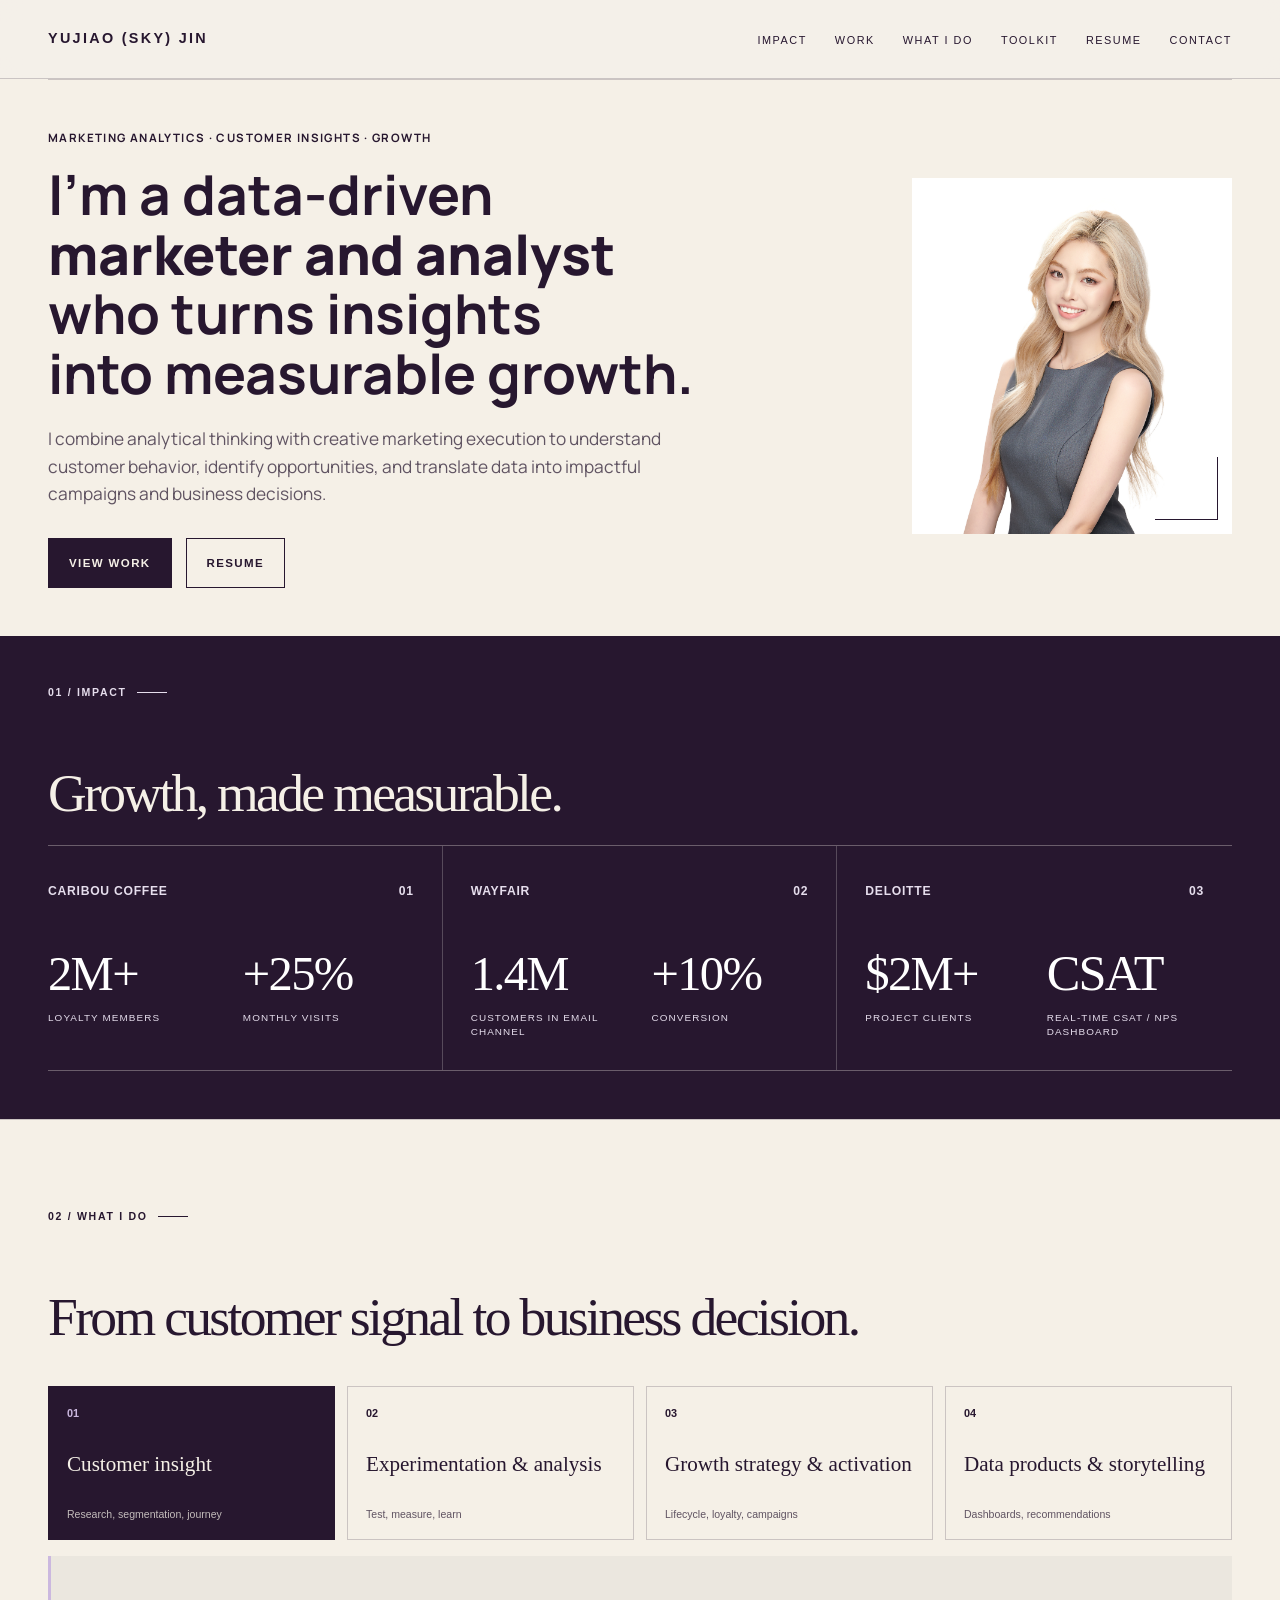
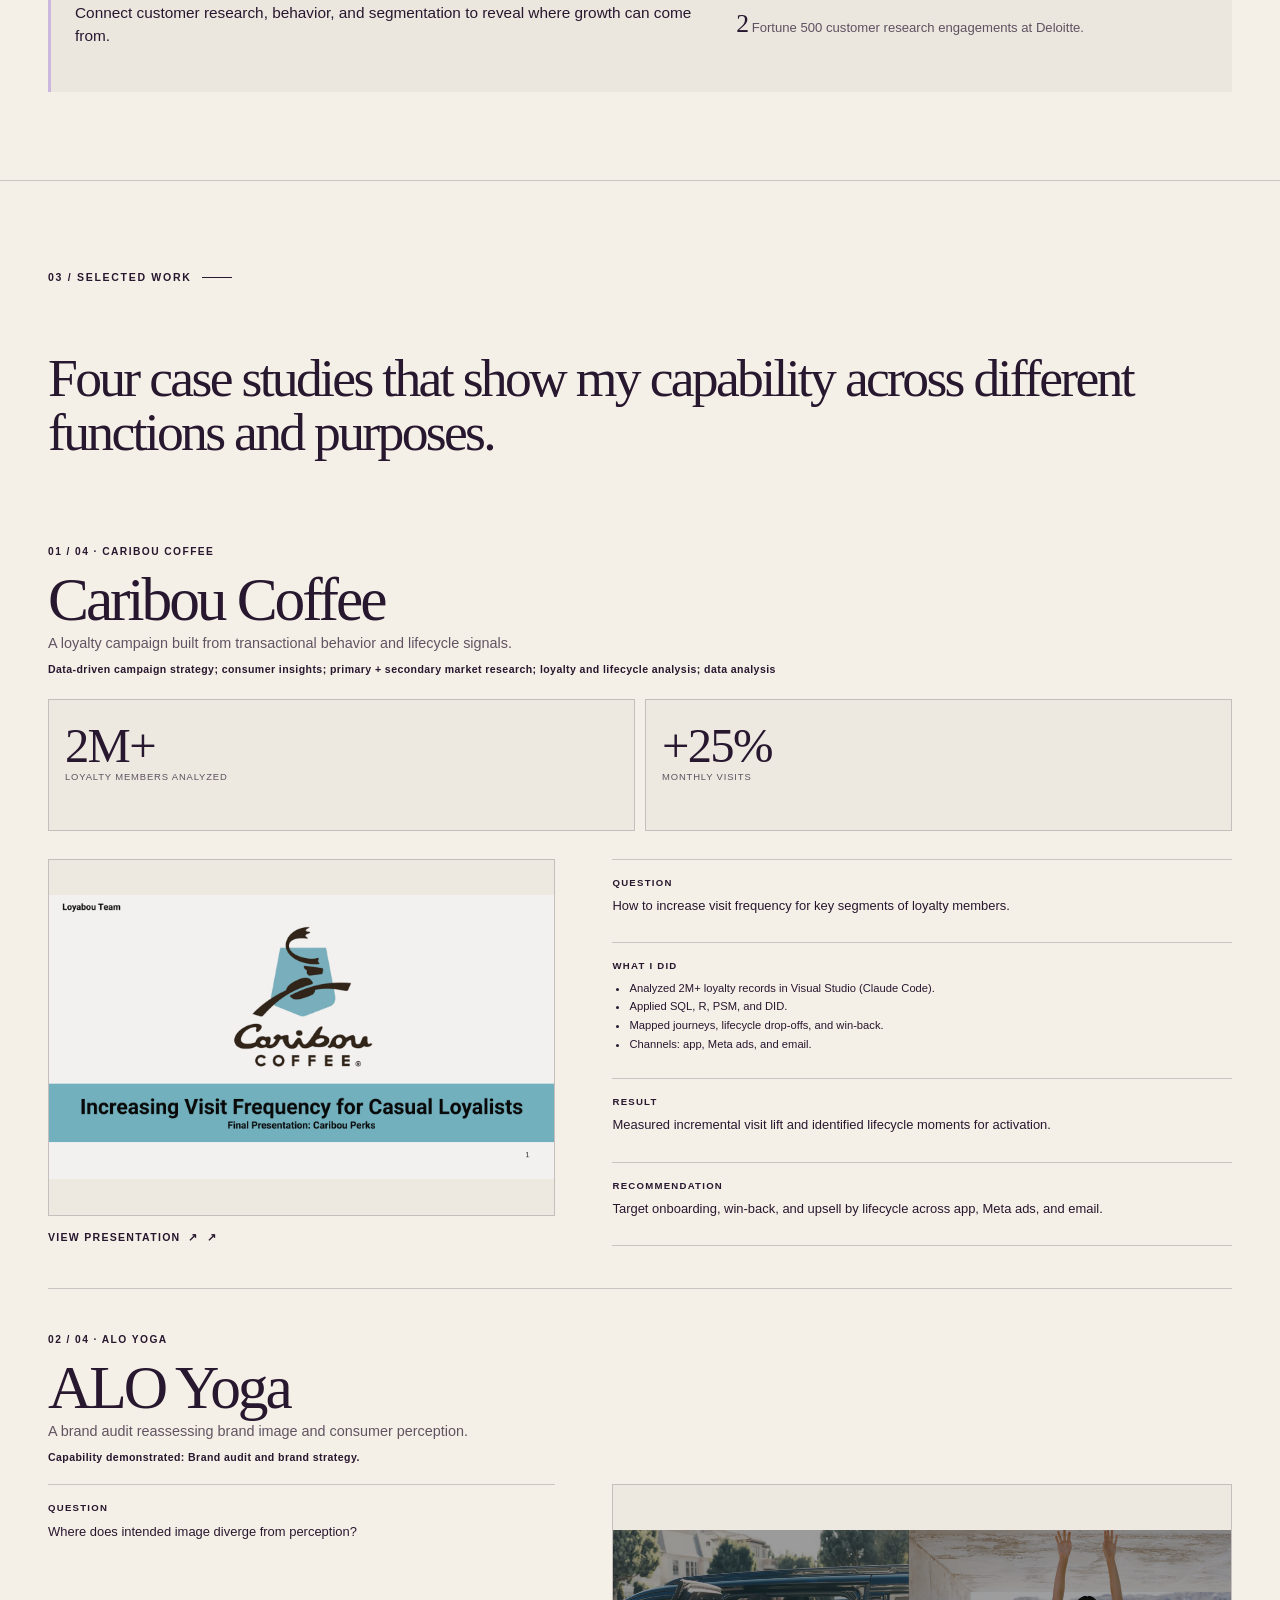
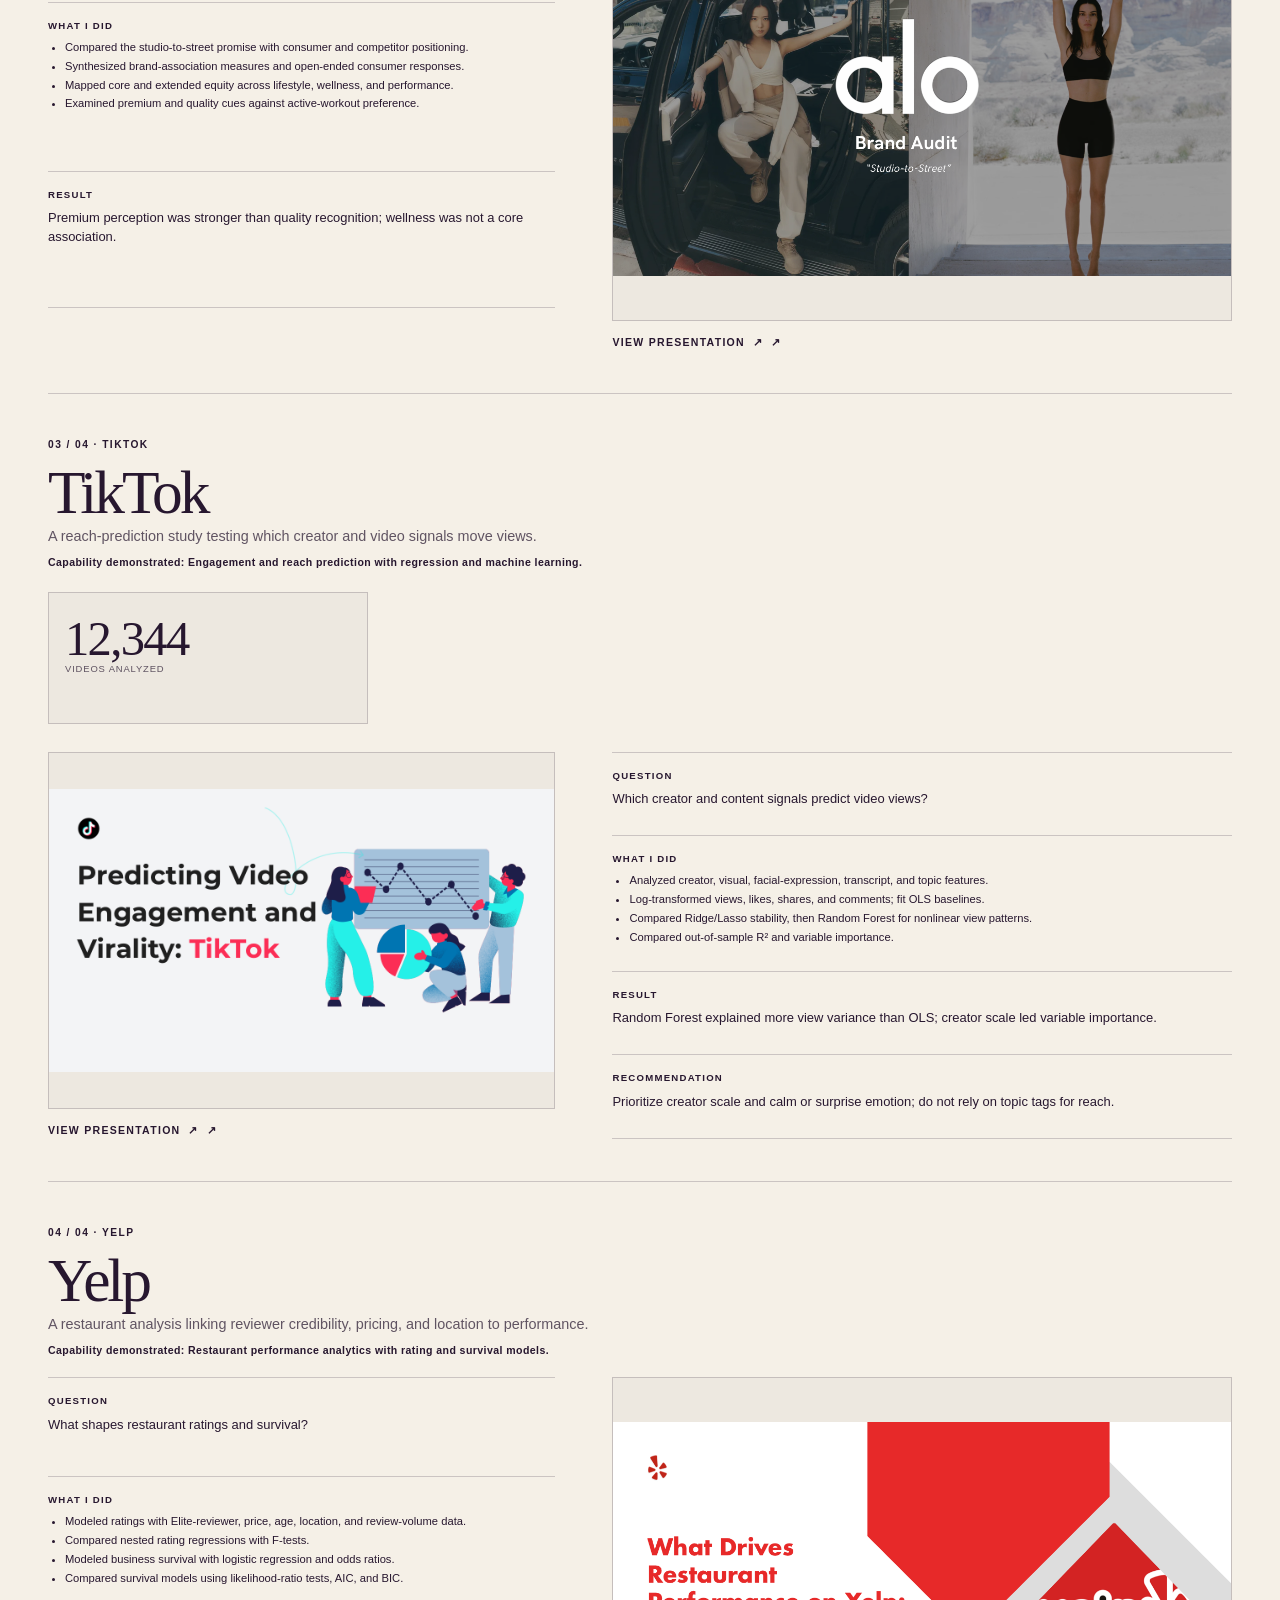
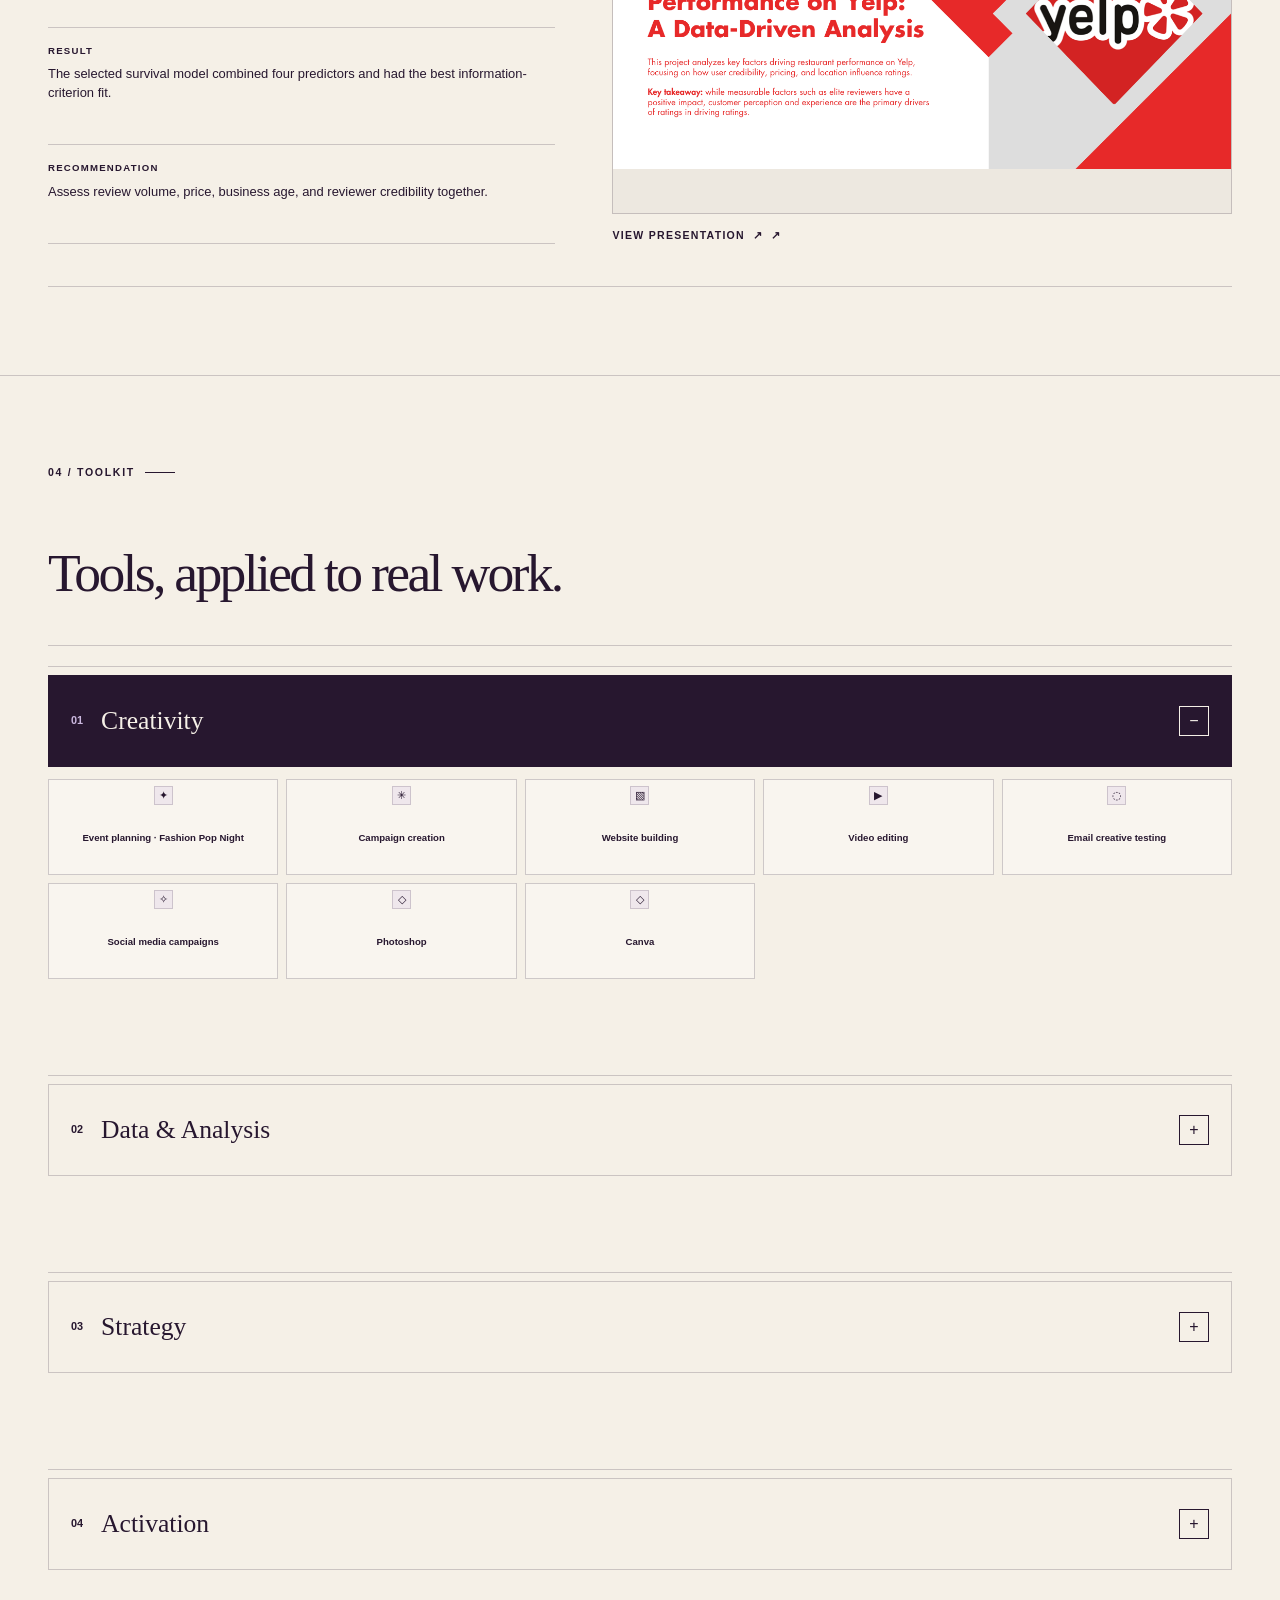
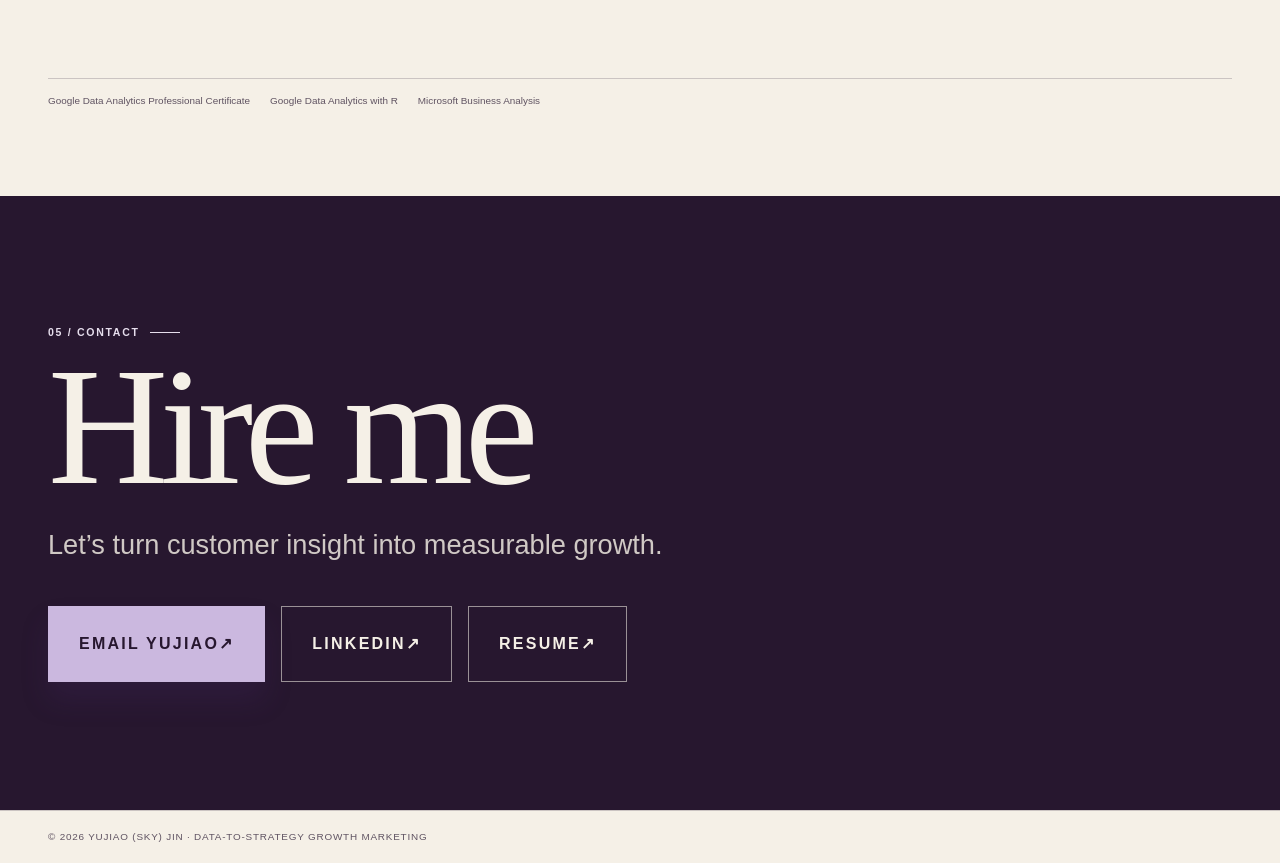
==== index.html @ 4e8d0cfb "Refresh Hero identity and typography" ====
<!DOCTYPE html>
<html lang="en">
  <head>
    <meta charset="UTF-8" />
    <meta name="viewport" content="width=device-width, initial-scale=1.0" />
    <meta
      name="description"
      content="Yujiao (Sky) Jin turns data into products, campaigns, and measurable growth by connecting customer insight, data evidence, and creative strategy."
    />
    <title>Yujiao (Sky) Jin | Business Strategy · Customer Analytics · Growth Marketing</title>
    <link rel="preconnect" href="https://fonts.googleapis.com" />
    <link rel="preconnect" href="https://fonts.gstatic.com" crossorigin />
    <link href="https://fonts.googleapis.com/css2?family=Manrope:wght@400;500;600;700;800&display=swap" rel="stylesheet" />
    <link rel="stylesheet" href="editor.css?v=293d583-r3" />
    <style>
      :root {
        --paper: #f9f5f1;
        --ivory: #f3efe9;
        --panel: #fffdfb;
        --ink: #171517;
        --muted: #5b5861;
        --line: rgba(23, 21, 23, 0.12);
        --purple: #4d2d75;
        --purple-soft: #efeaf6;
        --lavender: #d9cbe9;
        --sage: #dfe8e4;
        --shadow: 0 18px 42px rgba(25, 20, 30, 0.06);
        --max: 1200px;
      }

      * { box-sizing: border-box; }
      html { scroll-behavior: smooth; }
      body {
        margin: 0;
        background: var(--paper);
        color: var(--ink);
        font-family: "Helvetica Neue", Helvetica, Arial, sans-serif;
        line-height: 1.6;
      }
      a { color: inherit; text-decoration: none; }
      img { display: block; max-width: 100%; }
      h1, h2, h3 {
        margin: 0;
        font-family: Georgia, "Times New Roman", serif;
        font-weight: 400;
        letter-spacing: -0.05em;
      }
      p { margin: 0; }

      .container { width: min(100% - 40px, var(--max)); margin: 0 auto; }

      .site-header {
        position: sticky;
        top: 0;
        z-index: 20;
        background: rgba(249, 245, 241, 0.9);
        backdrop-filter: blur(12px);
        border-bottom: 1px solid var(--line);
      }

      .nav {
        display: flex;
        justify-content: space-between;
        align-items: center;
        min-height: 74px;
        gap: 24px;
      }

      .wordmark {
        color: var(--purple);
        font-size: 1.05rem;
        font-weight: 700;
        letter-spacing: 0.14em;
        text-transform: uppercase;
        transition: opacity 180ms ease;
      }

      .wordmark:hover, .wordmark:focus-visible { opacity: 0.8; }

      .nav-links {
        display: flex;
        flex-wrap: wrap;
        justify-content: flex-end;
        align-items: center;
        gap: 24px;
        list-style: none;
        margin: 0;
        padding: 0;
      }

      .nav-links a {
        color: var(--muted);
        font-size: 0.76rem;
        letter-spacing: 0.12em;
        text-transform: uppercase;
        transition: color 180ms ease;
      }

      .nav-links a:hover, .nav-links a:focus-visible { color: var(--purple); }

      section {
        padding: 96px 0;
        border-top: 1px solid var(--line);
      }

      .hero {
        display: grid;
        grid-template-columns: 1.2fr 0.8fr;
        gap: 54px;
        align-items: center;
        min-height: 620px;
        background: var(--paper);
      }

      .eyebrow, .section-label, .case-kicker {
        display: inline-block;
        margin: 0 0 18px;
        color: var(--purple);
        font-size: 0.72rem;
        font-weight: 700;
        letter-spacing: 0.14em;
        text-transform: uppercase;
      }

      #hero-title {
        max-width: 680px;
        font-size: clamp(4rem, 8vw, 7.2rem);
        line-height: 0.9;
      }

      .hero-title-accent { color: var(--purple); }

      .hero-description {
        max-width: 620px;
        margin-top: 26px;
        color: var(--muted);
        font-size: clamp(1.08rem, 1.8vw, 1.5rem);
        line-height: 1.5;
      }

      .hero-description strong {
        color: var(--ink);
        font-weight: 600;
      }

      .hero-actions {
        display: flex;
        flex-wrap: wrap;
        gap: 14px;
        margin-top: 28px;
      }

      .primary-link,
      .secondary-link {
        display: inline-flex;
        align-items: center;
        justify-content: center;
        min-height: 46px;
        padding: 0 18px;
        border: 1px solid var(--line);
        font-size: 0.72rem;
        font-weight: 700;
        letter-spacing: 0.12em;
        text-transform: uppercase;
        transition: transform 180ms ease, background 180ms ease, border-color 180ms ease;
      }

      .primary-link {
        background: var(--purple);
        border-color: var(--purple);
        color: #fff;
      }

      .secondary-link {
        background: rgba(255,255,255,0.24);
        color: var(--ink);
      }

      .primary-link:hover,
      .secondary-link:hover,
      .primary-link:focus-visible,
      .secondary-link:focus-visible {
        transform: translateY(-1px);
      }

      .hero-meta {
        display: flex;
        flex-wrap: wrap;
        gap: 16px 20px;
        margin-top: 26px;
        color: var(--muted);
        font-size: 0.82rem;
        letter-spacing: 0.04em;
      }

      .hero-meta span {
        display: inline-block;
        padding-top: 10px;
        border-top: 1px solid var(--line);
      }

      .hero-aside {
        display: flex;
        flex-direction: column;
        align-items: flex-end;
      }

      .headshot-frame {
        position: relative;
        width: min(100%, 360px);
        overflow: hidden;
        background: var(--purple-soft);
        box-shadow: var(--shadow);
      }

      .headshot-frame::after {
        content: "";
        position: absolute;
        right: 18px;
        bottom: 18px;
        width: 62px;
        height: 62px;
        border-right: 1px solid rgba(77, 45, 117, 0.8);
        border-bottom: 1px solid rgba(77, 45, 117, 0.8);
      }

      .headshot {
        width: 100%;
        height: 100%;
        object-fit: cover;
        object-position: center top;
        aspect-ratio: 0.9;
      }

      .location {
        width: min(100%, 360px);
        margin-top: 18px;
        color: var(--muted);
        font-size: 0.74rem;
        letter-spacing: 0.12em;
        text-transform: uppercase;
        line-height: 1.8;
      }

      .section-heading {
        display: grid;
        grid-template-columns: 180px minmax(0, 1fr);
        gap: 44px;
        align-items: start;
        margin-bottom: 42px;
      }

      .section-heading h2 {
        max-width: 760px;
        font-size: clamp(2.4rem, 4.4vw, 4.2rem);
        line-height: 0.98;
      }

      .impact {
        background: linear-gradient(180deg, rgba(255,255,255,0.36), rgba(239,234,246,0.28));
        border-top: 1px solid var(--line);
      }

      .impact-wrap {
        display: grid;
        grid-template-columns: repeat(4, minmax(0, 1fr));
        gap: 18px;
      }

      .impact-item {
        padding: 24px 18px 18px;
        border: 1px solid var(--line);
        background: rgba(255,255,255,0.2);
        text-align: center;
        transition: transform 180ms ease, box-shadow 180ms ease, background 180ms ease;
      }

      .impact-item:hover {
        transform: translateY(-2px);
        box-shadow: 0 12px 24px rgba(25,20,30,0.04);
        background: rgba(255,255,255,0.38);
      }

      .impact-item strong {
        display: block;
        font-family: Georgia, "Times New Roman", serif;
        font-size: clamp(2.6rem, 5vw, 4rem);
        line-height: 1;
        letter-spacing: -0.06em;
      }

      .impact-item span {
        display: block;
        margin-top: 12px;
        color: var(--muted);
        font-size: 0.76rem;
        letter-spacing: 0.06em;
        text-transform: uppercase;
      }

      .expertise {
        background: #fffefa;
      }

      .expertise-grid {
        display: grid;
        grid-template-columns: repeat(4, minmax(0, 1fr));
        gap: 18px;
      }

      .expertise-card {
        position: relative;
        min-height: 340px;
        padding: 22px 20px 18px;
        border: 1px solid var(--line);
        background: rgba(255,255,255,0.2);
        overflow: hidden;
        transition: transform 180ms ease, box-shadow 180ms ease;
      }

      .expertise-card:hover {
        transform: translateY(-3px);
        box-shadow: 0 16px 28px rgba(23,21,23,0.04);
      }

      .expertise-card:nth-child(1) { background: #f4f0f7; }
      .expertise-card:nth-child(2) { background: #efe8f7; }
      .expertise-card:nth-child(3) { background: #efe7de; }
      .expertise-card:nth-child(4) { background: #e7e4f1; }

      .expertise-number {
        color: var(--purple);
        font-size: 0.72rem;
        font-weight: 700;
        letter-spacing: 0.14em;
        text-transform: uppercase;
      }

      .expertise-card h3 {
        margin-top: 42px;
        font-size: clamp(1.8rem, 2.6vw, 2.5rem);
        line-height: 1;
      }

      .expertise-card p {
        margin-top: 14px;
        color: var(--muted);
        font-size: 0.95rem;
        line-height: 1.5;
      }

      .expertise-taglist {
        display: flex;
        flex-wrap: wrap;
        gap: 10px;
        margin-top: 28px;
      }

      .expertise-taglist span {
        display: inline-block;
        padding: 7px 9px;
        border: 1px solid rgba(23,21,23,0.14);
        background: rgba(255,255,255,0.32);
        color: var(--ink);
        font-size: 0.63rem;
        font-weight: 700;
        letter-spacing: 0.12em;
        text-transform: uppercase;
      }

      .work {
        background: #f4f0ee;
      }

      .work-intro {
        max-width: 740px;
        margin-top: 10px;
        color: var(--muted);
        font-size: 1.06rem;
        line-height: 1.6;
      }

      .project-grid {
        display: grid;
        gap: 32px;
        border-top: 1px solid var(--line);
      }

      .project-item {
        display: grid;
        grid-template-columns: minmax(0, 1fr) minmax(0, 1.05fr);
        gap: 28px;
        align-items: center;
        padding: 42px 0;
        border-bottom: 1px solid var(--line);
        transition: transform 180ms ease;
      }

      .project-item:hover {
        transform: translateY(-2px);
      }

      .project-item:nth-child(even) .project-visual { order: 2; }
      .project-item:nth-child(even) .project-copy { order: 1; }

      .project-visual {
        position: relative;
        overflow: hidden;
        min-height: 360px;
        border: 1px solid rgba(23,21,23,0.12);
        background: #e7e2dc;
        box-shadow: var(--shadow);
      }

      .project-visual img {
        width: 100%;
        height: 100%;
        object-fit: cover;
        object-position: center;
        transition: transform 220ms ease;
      }

      .project-visual:hover img { transform: scale(1.02); }

      .project-copy {
        display: flex;
        flex-direction: column;
        justify-content: center;
        min-width: 0;
      }

      .project-number {
        color: var(--purple);
        font-size: 0.7rem;
        font-weight: 700;
        letter-spacing: 0.14em;
        text-transform: uppercase;
      }

      .project-copy h3 {
        margin-top: 18px;
        font-size: clamp(2.2rem, 4vw, 3.8rem);
        line-height: 0.96;
      }

      .project-type {
        margin-top: 10px;
        color: var(--purple);
        font-size: 0.72rem;
        font-weight: 700;
        letter-spacing: 0.12em;
        text-transform: uppercase;
      }

      .project-question {
        margin-top: 20px;
        color: var(--ink);
        font-family: Georgia, "Times New Roman", serif;
        font-size: 1.26rem;
        line-height: 1.4;
      }

      .project-meta {
        display: grid;
        gap: 18px;
        margin-top: 22px;
      }

      .project-meta div {
        border-top: 1px solid var(--line);
        padding-top: 12px;
      }

      .project-meta strong {
        display: block;
        margin-bottom: 6px;
        color: var(--ink);
        font-size: 0.68rem;
        letter-spacing: 0.12em;
        text-transform: uppercase;
      }

      .project-meta p {
        color: var(--muted);
        font-size: 0.93rem;
        line-height: 1.5;
      }

      .tag-list {
        display: flex;
        flex-wrap: wrap;
        gap: 8px;
        margin-top: 18px;
      }

      .tag-list span {
        display: inline-block;
        padding: 7px 9px;
        background: rgba(77, 45, 117, 0.05);
        border: 1px solid rgba(77, 45, 117, 0.12);
        color: var(--purple);
        font-size: 0.62rem;
        font-weight: 700;
        letter-spacing: 0.12em;
        text-transform: uppercase;
      }

      .story-link {
        display: inline-block;
        margin-top: 24px;
        color: var(--purple);
        font-size: 0.8rem;
        font-weight: 700;
        letter-spacing: 0.12em;
        text-transform: uppercase;
      }

      .story-link::after {
        content: " →";
      }

      .work-intro-wrap {
        margin-bottom: 28px;
      }

      .capability-index {
        display: flex;
        flex-wrap: wrap;
        gap: 10px;
        margin-top: 22px;
      }

      .capability-index span {
        display: inline-block;
        padding: 7px 10px;
        border: 1px solid rgba(23, 21, 23, 0.18);
        background: rgba(255, 255, 255, 0.2);
        color: var(--ink);
        font-size: 0.62rem;
        font-weight: 700;
        letter-spacing: 0.14em;
        text-transform: uppercase;
      }

      .case-study-project {
        padding: 28px 0;
        border-top: 1px solid var(--line);
      }

      .case-study-project:first-of-type {
        border-top: 1px solid var(--line);
      }

      .project-shell {
        display: block;
      }

      .project-header {
        display: flex;
        align-items: flex-end;
        justify-content: space-between;
        gap: 16px;
        padding-bottom: 14px;
        margin-bottom: 20px;
        border-bottom: 1px solid var(--line);
      }

      .project-title-group {
        display: flex;
        flex-direction: column;
        gap: 8px;
      }

      .project-number {
        color: var(--purple);
        font-size: 0.7rem;
        font-weight: 700;
        letter-spacing: 0.14em;
        text-transform: uppercase;
      }

      .project-title-group h3 {
        font-size: clamp(2.1rem, 3vw, 3.4rem);
        line-height: 0.96;
      }

      .project-category {
        color: var(--purple);
        font-size: 0.72rem;
        letter-spacing: 0.12em;
        text-transform: uppercase;
        font-weight: 700;
      }

      .project-main {
        display: grid;
        grid-template-columns: repeat(2, minmax(0, 1fr));
        gap: clamp(44px, 5vw, 72px);
        align-items: stretch;
        min-height: 560px;
      }

      .project-left,
      .project-content {
        display: flex;
        flex-direction: column;
      }

      .project-left {
        gap: 12px;
      }

      .project-right {
        display: flex;
        flex-direction: column;
        gap: 16px;
      }

      .project-visual {
        display: flex;
        flex-direction: column;
      }

      .project-visual-link {
        display: block;
      }

      .preview-frame {
        display: flex;
        align-items: center;
        justify-content: center;
        width: 100%;
        min-height: 220px;
        max-height: 360px;
        padding: 16px;
        border: 1px solid var(--line);
        background: #f5f0ed;
        box-shadow: var(--shadow);
      }

      .preview-frame img {
        display: block;
        width: 100%;
        height: 100%;
        max-height: 360px;
        object-fit: contain;
      }

      .visual-links {
        display: flex;
        align-items: center;
        justify-content: space-between;
        gap: 12px;
        margin-top: 8px;
      }

      .presentation-link {
        color: var(--purple);
        font-size: 0.72rem;
        font-weight: 700;
        letter-spacing: 0.12em;
        text-transform: uppercase;
      }

      .presentation-link::after {
        content: " ↗";
      }

      .confidential-note {
        margin: 0;
        color: var(--muted);
        font-size: 0.62rem;
        letter-spacing: 0.1em;
        text-transform: uppercase;
      }

      .project-evidence-stack {
        display: flex;
        flex-direction: column;
        gap: 10px;
        margin-top: 28px;
      }

      .project-content {
        justify-content: flex-start;
        gap: 16px;
        min-height: 520px;
      }

      .project-content h4 {
        margin: 0;
        font-size: clamp(2.2rem, 3.2vw, 3.7rem);
        line-height: 0.98;
        text-wrap: balance;
      }

      .project-overview {
        margin: 0;
        color: var(--muted);
        font-size: 1rem;
        line-height: 1.55;
        max-width: 36ch;
      }

      .project-content-block {
        padding-top: 12px;
        border-top: 1px solid var(--line);
      }

      .mini-label {
        display: block;
        margin-bottom: 0;
        color: var(--purple);
        font-size: 0.68rem;
        font-weight: 700;
        letter-spacing: 0.12em;
        text-transform: uppercase;
      }

      .project-content-block p {
        margin: 0;
        color: var(--muted);
        font-size: 0.93rem;
        line-height: 1.6;
      }

      .evidence-grid,
      .output-list {
        display: grid;
        grid-template-columns: repeat(2, minmax(0, 1fr));
        gap: 12px;
      }

      .evidence-item,
      .output-item {
        display: flex;
        flex-direction: column;
        justify-content: center;
        min-height: 94px;
        padding: 12px 10px;
        border: 1px solid rgba(23, 21, 23, 0.12);
        border-radius: 10px;
        background: rgba(66, 93, 103, 0.04);
      }

      .evidence-item strong,
      .output-item strong {
        display: block;
        font-family: Georgia, "Times New Roman", serif;
        font-size: clamp(1.5rem, 2vw, 2.1rem);
        line-height: 1;
        letter-spacing: -0.05em;
      }

      .evidence-item span,
      .output-item span {
        display: block;
        margin-top: 6px;
        color: var(--muted);
        font-size: 0.58rem;
        letter-spacing: 0.08em;
        text-transform: uppercase;
      }

      .output-item {
        justify-content: center;
        align-items: flex-start;
        min-height: 94px;
        background: rgba(66, 93, 103, 0.04);
        color: var(--ink);
        font-size: 0.78rem;
        letter-spacing: 0.02em;
        text-transform: none;
      }

      .output-item strong {
        font-size: 1.04rem;
        line-height: 1.25;
        letter-spacing: 0;
      }

      .evidence-grid > :last-child:nth-child(odd),
      .output-list > :last-child:nth-child(odd) {
        grid-column: 1 / -1;
      }

      .method-tag-list {
        display: flex;
        flex-wrap: wrap;
        gap: 7px 8px;
      }

      .method-tag-list span,
      .project-tags span {
        display: inline-block;
        padding: 6px 8px;
        border: 1px solid rgba(23, 21, 23, 0.18);
        background: rgba(255, 255, 255, 0.18);
        color: var(--ink);
        font-size: 0.56rem;
        font-weight: 700;
        letter-spacing: 0.12em;
        text-transform: uppercase;
      }

      .story-link {
        display: inline-flex;
        align-items: center;
        gap: 6px;
        margin-top: auto;
        color: var(--purple);
        font-size: 0.8rem;
        font-weight: 700;
        letter-spacing: 0.12em;
        text-transform: uppercase;
      }

      .story-link::after {
        content: "→";
      }

      .case-study-project[data-accent="caribou"] .project-number,
      .case-study-project[data-accent="caribou"] .project-category,
      .case-study-project[data-accent="caribou"] .mini-label,
      .case-study-project[data-accent="caribou"] .presentation-link,
      .case-study-project[data-accent="caribou"] .story-link {
        color: #2f5d5e;
      }

      .case-study-project[data-accent="alo"] .project-number,
      .case-study-project[data-accent="alo"] .project-category,
      .case-study-project[data-accent="alo"] .mini-label,
      .case-study-project[data-accent="alo"] .presentation-link,
      .case-study-project[data-accent="alo"] .story-link {
        color: #6d5b4d;
      }

      .case-study-project[data-accent="tiktok"] .project-number,
      .case-study-project[data-accent="tiktok"] .project-category,
      .case-study-project[data-accent="tiktok"] .mini-label,
      .case-study-project[data-accent="tiktok"] .presentation-link,
      .case-study-project[data-accent="tiktok"] .story-link {
        color: #3a5d71;
      }

      .case-study-project[data-accent="yelp"] .project-number,
      .case-study-project[data-accent="yelp"] .project-category,
      .case-study-project[data-accent="yelp"] .mini-label,
      .case-study-project[data-accent="yelp"] .presentation-link,
      .case-study-project[data-accent="yelp"] .story-link {
        color: #7b4a3a;
      }

      .case-study-project[data-accent="caribou"] .preview-frame {
        background: linear-gradient(180deg, #edf3f1, #f5f3f0);
      }

      .case-study-project[data-accent="alo"] .preview-frame {
        background: linear-gradient(180deg, #f5f1ed, #eeece9);
      }

      .case-study-project[data-accent="tiktok"] .preview-frame {
        background: linear-gradient(180deg, #eef4f7, #f3f3f2);
      }

      .case-study-project[data-accent="yelp"] .preview-frame {
        background: linear-gradient(180deg, #f7f0ee, #f5f2ef);
      }

      .toolkit {
        background: #eeeaef;
        color: var(--ink);
        border-top: 1px solid rgba(23, 21, 23, 0.12);
      }

      .toolkit .section-label {
        color: var(--purple);
      }

      .toolkit-header {
        margin-bottom: 0;
      }

      .toolkit-support {
        max-width: 720px;
        margin: 8px 0 26px;
        color: var(--muted);
        font-size: 1rem;
        line-height: 1.6;
      }

      .toolkit-console {
        display: grid;
        grid-template-columns: minmax(240px, 0.32fr) minmax(0, 0.68fr);
        gap: 0;
        min-height: 520px;
        background: rgba(255, 255, 255, 0.28);
        border: 1px solid rgba(23, 21, 23, 0.12);
        border-radius: 28px;
        overflow: hidden;
        box-shadow: 0 18px 36px rgba(17, 14, 12, 0.04);
      }

      .toolkit-nav {
        display: flex;
        flex-direction: column;
        border-right: 1px solid rgba(23, 21, 23, 0.12);
        background: rgba(255, 255, 255, 0.14);
      }

      .tool-tab {
        appearance: none;
        background: transparent;
        border: none;
        border-bottom: 1px solid rgba(23, 21, 23, 0.1);
        color: var(--ink);
        display: flex;
        align-items: center;
        justify-content: space-between;
        gap: 12px;
        width: 100%;
        padding: 20px 22px 18px;
        text-align: left;
        cursor: pointer;
        position: relative;
        transition: background 180ms ease, color 180ms ease;
      }

      .tool-tab:last-child {
        border-bottom: none;
      }

      .tool-tab:hover,
      .tool-tab:focus-visible {
        background: rgba(77, 45, 117, 0.03);
      }

      .tool-tab.is-active {
        background: rgba(255, 255, 255, 0.3);
        color: var(--purple);
      }

      .tool-tab::after {
        content: "";
        position: absolute;
        left: 22px;
        right: 22px;
        bottom: 0;
        height: 2px;
        background: var(--purple);
        transform: scaleX(0);
        transform-origin: left center;
        transition: transform 200ms ease;
      }

      .tool-tab.is-active::after {
        transform: scaleX(1);
      }

      .tool-index {
        display: inline-block;
        font-size: 0.68rem;
        font-weight: 700;
        letter-spacing: 0.14em;
        text-transform: uppercase;
        color: rgba(23, 21, 23, 0.7);
      }

      .tool-name {
        flex: 1;
        font-size: clamp(1.22rem, 1.8vw, 1.7rem);
        letter-spacing: -0.04em;
        line-height: 1.1;
      }

      .toolkit-panel-wrap {
        position: relative;
      }

      .toolkit-panel {
        display: none;
        height: 100%;
        padding: 34px 32px;
        animation: toolkitFade 260ms ease;
      }

      .toolkit-panel.is-active {
        display: block;
      }

      @keyframes toolkitFade {
        from {
          opacity: 0;
          transform: translateY(8px);
        }
        to {
          opacity: 1;
          transform: translateY(0);
        }
      }

      .toolkit-panel-header {
        padding-bottom: 18px;
        border-bottom: 1px solid rgba(23, 21, 23, 0.12);
      }

      .toolkit-panel-title {
        margin: 0;
        font-size: clamp(2.2rem, 3vw, 3.4rem);
        line-height: 0.98;
        letter-spacing: -0.06em;
      }

      .toolkit-panel-desc {
        margin: 12px 0 0;
        color: var(--muted);
        font-size: 1rem;
        line-height: 1.6;
      }

      .toolkit-groups {
        display: grid;
        grid-template-columns: repeat(2, minmax(0, 1fr));
        gap: 20px;
        margin-top: 20px;
      }

      .toolkit-group {
        display: flex;
        flex-direction: column;
        gap: 12px;
        padding-top: 18px;
        border-top: 1px solid rgba(23, 21, 23, 0.12);
      }

      .toolkit-group-label {
        display: inline-block;
        color: var(--purple);
        font-size: 0.68rem;
        font-weight: 700;
        letter-spacing: 0.14em;
        text-transform: uppercase;
      }

      .toolkit-list {
        display: flex;
        flex-wrap: wrap;
        gap: 10px;
      }

      .toolkit-list span {
        display: inline-flex;
        align-items: center;
        min-height: 36px;
        padding: 8px 12px;
        border: 1px solid rgba(23, 21, 23, 0.14);
        border-radius: 999px;
        background: rgba(255, 255, 255, 0.2);
        color: var(--ink);
        font-size: 0.8rem;
        font-weight: 500;
        line-height: 1.2;
      }

      .how-i-think {
        background: #f5f1ef;
      }

      .process-grid {
        display: grid;
        grid-template-columns: repeat(4, minmax(0, 1fr));
        gap: 18px;
      }

      .process-step {
        padding: 24px 18px 20px;
        border: 1px solid var(--line);
        background: rgba(255,255,255,0.32);
      }

      .process-step span {
        display: inline-flex;
        align-items: center;
        justify-content: center;
        width: 40px;
        height: 40px;
        background: var(--ink);
        color: #fff;
        font-size: 0.72rem;
        font-weight: 700;
        letter-spacing: 0.08em;
      }

      .process-step h3 {
        margin-top: 20px;
        font-size: clamp(1.4rem, 1.8vw, 2rem);
        line-height: 1.08;
      }

      .process-step p {
        margin-top: 12px;
        color: var(--muted);
        font-size: 0.94rem;
        line-height: 1.6;
      }

      .contact {
        background: var(--purple);
        color: #fff;
        border-top: 1px solid rgba(255,255,255,0.12);
      }

      .contact .section-label {
        color: #d9cfe9;
      }

      .contact-header {
        margin-bottom: 24px;
      }

      .contact h2 {
        max-width: 720px;
        font-size: clamp(3rem, 6vw, 6.2rem);
        line-height: 0.92;
        color: #fff;
      }

      .contact-card {
        display: grid;
        grid-template-columns: minmax(0, 1.2fr) minmax(0, 1fr);
        gap: 24px;
        width: min(100%, 1200px);
        padding: 32px 34px;
        background: rgba(255,255,255,0.96);
        border: 1px solid rgba(77, 45, 117, 0.18);
        border-radius: 28px;
        box-shadow: 0 28px 50px rgba(17, 14, 12, 0.08);
        color: var(--ink);
      }

      .contact-card-main,
      .contact-card-side {
        display: flex;
        flex-direction: column;
      }

      .contact-card-main {
        justify-content: space-between;
        gap: 20px;
        padding-right: 24px;
        border-right: 1px solid rgba(23, 21, 23, 0.12);
      }

      .contact-intro {
        display: flex;
        flex-direction: column;
        gap: 10px;
      }

      .contact-name {
        margin: 0;
        font-size: clamp(2.4rem, 4vw, 4.4rem);
        line-height: 0.95;
        letter-spacing: -0.07em;
      }

      .contact-role {
        margin: 0;
        color: var(--muted);
        font-size: clamp(1.05rem, 1.6vw, 1.5rem);
        line-height: 1.4;
      }

      .contact-focus {
        display: flex;
        flex-wrap: wrap;
        gap: 10px;
      }

      .contact-focus span {
        display: inline-flex;
        padding: 8px 12px;
        border: 1px solid rgba(23, 21, 23, 0.16);
        border-radius: 999px;
        color: var(--ink);
        font-size: 0.7rem;
        font-weight: 700;
        letter-spacing: 0.1em;
        text-transform: uppercase;
      }

      .contact-location {
        color: var(--purple);
        font-size: 1.08rem;
        font-weight: 600;
      }

      .contact-card-side {
        justify-content: space-between;
        gap: 18px;
      }

      .contact-detail {
        display: flex;
        flex-direction: column;
        gap: 8px;
        padding-bottom: 14px;
        border-bottom: 1px solid rgba(23, 21, 23, 0.1);
      }

      .contact-label {
        color: rgba(23, 21, 23, 0.62);
        font-size: 0.72rem;
        font-weight: 700;
        letter-spacing: 0.12em;
        text-transform: uppercase;
      }

      .contact-link {
        color: var(--purple);
        text-decoration: none;
        overflow-wrap: anywhere;
        transition: color 180ms ease, transform 180ms ease;
      }

      .contact-link:hover,
      .contact-link:focus-visible {
        color: var(--ink);
      }

      .contact-detail .contact-link {
        font-size: clamp(1.2rem, 1.7vw, 1.8rem);
        line-height: 1.35;
        letter-spacing: -0.04em;
      }

      .contact-actions {
        display: flex;
        flex-wrap: wrap;
        gap: 12px;
        margin-top: 4px;
      }

      .contact-primary,
      .contact-secondary {
        display: inline-flex;
        align-items: center;
        justify-content: center;
        min-height: 54px;
        padding: 0 20px;
        border-radius: 14px;
        font-size: 0.78rem;
        font-weight: 700;
        letter-spacing: 0.12em;
        text-transform: uppercase;
        transition: transform 180ms ease, box-shadow 180ms ease, background 180ms ease;
      }

      .contact-primary {
        background: var(--purple);
        color: #fff;
        box-shadow: 0 18px 28px rgba(77, 45, 117, 0.18);
      }

      .contact-secondary {
        background: rgba(77, 45, 117, 0.06);
        color: var(--purple);
        border: 1px solid rgba(77, 45, 117, 0.25);
      }

      .contact-primary:hover,
      .contact-secondary:hover,
      .contact-primary:focus-visible,
      .contact-secondary:focus-visible {
        transform: translateY(-2px);
      }

      .site-footer {
        padding: 18px 0 30px;
        background: var(--purple);
        border-top: 1px solid rgba(255,255,255,0.15);
        color: #d9cfe9;
        font-size: 0.72rem;
        letter-spacing: 0.08em;
        text-transform: uppercase;
      }

      @media (max-width: 900px) {
        .toolkit-console {
          grid-template-columns: 1fr;
          min-height: auto;
        }

        .toolkit-nav {
          border-right: none;
          border-bottom: 1px solid rgba(23,21,23,0.12);
        }

        .tool-tab {
          padding: 16px 18px;
        }

        .toolkit-panel {
          padding: 26px 22px;
        }

        .toolkit-groups {
          grid-template-columns: 1fr;
        }

        .contact-card {
          grid-template-columns: 1fr;
        }

        .contact-card-main {
          border-right: none;
          border-bottom: 1px solid rgba(23,21,23,0.12);
          padding-right: 0;
          padding-bottom: 14px;
        }
      }

      @media (max-width: 620px) {
        .toolkit-console {
          border-radius: 22px;
        }

        .toolkit-nav {
          display: grid;
          grid-template-columns: repeat(2, minmax(0, 1fr));
        }

        .tool-tab {
          border-right: 1px solid rgba(23,21,23,0.08);
        }

        .tool-tab:nth-child(2n) {
          border-right: none;
        }

        .tool-name {
          font-size: 1.05rem;
        }

        .toolkit-panel-title {
          font-size: 2rem;
        }

        .contact-card {
          padding: 22px 18px;
        }

        .contact-actions {
          flex-direction: column;
        }

        .contact-primary,
        .contact-secondary {
          width: 100%;
        }
      }

      @media (prefers-reduced-motion: reduce) {
        .tool-tab,
        .toolkit-panel,
        .contact-link,
        .contact-primary,
        .contact-secondary {
          transition: none;
          animation: none;
        }
      }

      .site-footer {
        padding: 18px 0 30px;
        background: var(--purple);
        border-top: 1px solid rgba(255,255,255,0.15);
        color: #d9cfe9;
        font-size: 0.72rem;
        letter-spacing: 0.08em;
        text-transform: uppercase;
      }

      @media (max-width: 900px) {
        .hero,
        .case-feature-grid,
        .contact-layout,
        .project-shell,
        .project-main {
          grid-template-columns: 1fr;
        }

        .project-item:nth-child(even) .project-visual,
        .project-item:nth-child(even) .project-copy {
          order: initial;
        }

        .section-heading {
          display: block;
        }

        .expertise-grid,
        .impact-wrap,
        .tool-grid-compact,
        .process-grid {
          grid-template-columns: repeat(2, minmax(0, 1fr));
        }

        .hero-aside { align-items: flex-start; }
      }

      @media (max-width: 620px) {
        .nav {
          flex-direction: column;
          justify-content: center;
          align-items: flex-start;
          min-height: 90px;
          padding: 16px 0;
        }

        .nav-links {
          justify-content: flex-start;
          gap: 14px 18px;
        }

        .expertise-grid,
        .impact-wrap,
        .tool-grid-compact,
        .process-grid,
        .case-metric-row,
        .metric-grid {
          grid-template-columns: 1fr;
        }

        .project-header {
          flex-direction: column;
          align-items: flex-start;
        }

        section { padding: 72px 0; }
        .hero { min-height: auto; }
        #hero-title { font-size: clamp(3.3rem, 18vw, 5rem); }
      }
    </style>
    <link rel="stylesheet" href="design.css?v=f2b43a8-hero-r3" />
  </head>

  <body>
    <header class="site-header">
      <nav class="nav container" aria-label="Main navigation">
        <a class="wordmark" href="#top">Yujiao (Sky) Jin</a>
        <ul class="nav-links">
          <li><a href="#impact">Impact</a></li>
          <li><a href="#work">Work</a></li>
          <li><a href="#what-i-do">What I Do</a></li>
          <li><a href="#toolkit">Toolkit</a></li>
          <li><a href="对的简历.pdf?v=293d583-r3" target="_blank" rel="noopener">Resume</a></li>
          <li><a href="#contact">Contact</a></li>
        </ul>
      </nav>
      <div class="scroll-progress" aria-hidden="true"></div>
    </header>

    <main id="top">
      <section id="about" class="hero container" aria-labelledby="hero-title">
        <div class="hero-copy">
          <p class="eyebrow">MARKETING ANALYTICS · CUSTOMER INSIGHTS · GROWTH</p>
          <h1 id="hero-title" aria-label="I'm a data-driven marketer and analyst who turns insights into measurable growth."><span class="hero-line">I'm a data-driven</span> <span class="hero-line"><span class="hero-title-accent">marketer and analyst</span></span> <span class="hero-line">who turns insights</span> <span class="hero-line">into measurable growth.</span></h1>
          <p class="hero-description">
            I combine analytical thinking with creative marketing execution to understand customer behavior, identify opportunities, and translate data into impactful campaigns and business decisions.
          </p>
          <div class="hero-actions">
            <a class="primary-link" href="#work">View Work</a>
            <a class="secondary-link" href="对的简历.pdf?v=293d583-r3" target="_blank" rel="noopener">Resume</a>
          </div>
        </div>

        <div class="hero-aside">
          <div class="headshot-frame">
            <img class="headshot" src="headshot.jpg" alt="Yujiao (Sky) Jin" />
          </div>
        </div>
      </section>

      <section id="impact" class="impact" aria-label="Selected growth proof points">
        <div class="container">
          <div class="section-heading">
            <p class="section-label">01 / Impact</p>
            <h2>Growth, made measurable.</h2>
          </div>
          <div class="impact-wrap">
            <article class="impact-item">
              <div class="proof-header">
                <span class="proof-company">Caribou Coffee</span>
                <span class="proof-index">01</span>
              </div>
              <div class="proof-metrics">
                <div class="proof-metric">
                  <strong class="count-up" data-count="2" data-prefix="" data-suffix="M+" data-decimals="0">2M+</strong>
                  <span>loyalty members</span>
                </div>
                <div class="proof-metric">
                  <strong class="count-up" data-count="25" data-prefix="+" data-suffix="%" data-decimals="0">+25%</strong>
                  <span>monthly visits</span>
                </div>
              </div>
            </article>
            <article class="impact-item">
              <div class="proof-header">
                <span class="proof-company">Wayfair</span>
                <span class="proof-index">02</span>
              </div>
              <div class="proof-metrics">
                <div class="proof-metric">
                  <strong class="count-up" data-count="1.4" data-prefix="" data-suffix="M" data-decimals="1">1.4M</strong>
                  <span>customers in email channel</span>
                </div>
                <div class="proof-metric">
                  <strong class="count-up" data-count="10" data-prefix="+" data-suffix="%" data-decimals="0">+10%</strong>
                  <span>conversion</span>
                </div>
              </div>
            </article>
            <article class="impact-item">
              <div class="proof-header">
                <span class="proof-company">Deloitte</span>
                <span class="proof-index">03</span>
              </div>
              <div class="proof-metrics">
                <div class="proof-metric">
                  <strong class="count-up" data-count="2" data-prefix="$" data-suffix="M+" data-decimals="0">$2M+</strong>
                  <span>project clients</span>
                </div>
                <div class="proof-metric proof-context">
                  <strong>CSAT</strong>
                  <span>real-time CSAT / NPS dashboard</span>
                </div>
              </div>
            </article>
          </div>
        </div>
      </section>

      <section id="what-i-do" class="what-i-do" aria-labelledby="what-i-do-title">
        <div class="container">
          <div class="section-heading">
            <p class="section-label">02 / What I Do</p>
            <h2 id="what-i-do-title">From customer signal to business decision.</h2>
          </div>
          <div class="capability-tabs" role="tablist" aria-label="Marketing capabilities">
            <button class="capability-tab is-active" id="cap-tab-insight" type="button" role="tab" aria-selected="true" aria-controls="cap-panel-insight" data-capability="insight"><span>01</span><strong>Customer insight</strong><small>Research, segmentation, journey</small></button>
            <button class="capability-tab" id="cap-tab-experiment" type="button" role="tab" aria-selected="false" aria-controls="cap-panel-experiment" data-capability="experiment"><span>02</span><strong>Experimentation &amp; analysis</strong><small>Test, measure, learn</small></button>
            <button class="capability-tab" id="cap-tab-growth" type="button" role="tab" aria-selected="false" aria-controls="cap-panel-growth" data-capability="growth"><span>03</span><strong>Growth strategy &amp; activation</strong><small>Lifecycle, loyalty, campaigns</small></button>
            <button class="capability-tab" id="cap-tab-products" type="button" role="tab" aria-selected="false" aria-controls="cap-panel-products" data-capability="products"><span>04</span><strong>Data products &amp; storytelling</strong><small>Dashboards, recommendations</small></button>
          </div>
          <div class="capability-panels">
            <article class="capability-panel is-active" id="cap-panel-insight" role="tabpanel" aria-labelledby="cap-tab-insight" data-capability-panel="insight">
              <p>Connect customer research, behavior, and segmentation to reveal where growth can come from.</p>
              <p class="capability-proof"><strong class="count-up" data-count="2" data-prefix="" data-suffix="" data-decimals="0">2</strong> Fortune 500 customer research engagements at Deloitte.</p>
            </article>
            <article class="capability-panel" id="cap-panel-experiment" role="tabpanel" aria-labelledby="cap-tab-experiment" data-capability-panel="experiment" hidden>
              <p>Use controlled tests and statistical methods to understand what changes customer action.</p>
              <p class="capability-proof"><strong class="count-up" data-count="8" data-prefix="" data-suffix="" data-decimals="0">8</strong> Wayfair email A/B tests; click-through rose from 2.1% to 2.7%.</p>
            </article>
            <article class="capability-panel" id="cap-panel-growth" role="tabpanel" aria-labelledby="cap-tab-growth" data-capability-panel="growth" hidden>
              <p>Turn customer signals into lifecycle, loyalty, and cross-channel campaign plans.</p>
              <p class="capability-proof"><strong class="count-up" data-count="5" data-prefix="" data-suffix="+" data-decimals="0">5+</strong> integrated campaigns across social and brand partners.</p>
            </article>
            <article class="capability-panel" id="cap-panel-products" role="tabpanel" aria-labelledby="cap-tab-products" data-capability-panel="products" hidden>
              <p>Build clear reporting tools and translate findings into executive recommendations.</p>
              <p class="capability-proof"><strong class="count-up" data-count="30" data-prefix="" data-suffix="%" data-decimals="0">30%</strong> email click-through lift relative to baseline.</p>
            </article>
          </div>
        </div>
      </section>

      <section id="work" class="work" aria-labelledby="work-title">
        <div class="container">
          <div class="section-heading">
            <p class="section-label">03 / Selected Work</p>
            <h2 id="work-title">Four case studies that show my capability across different functions and purposes.</h2>
          </div>
          <div class="featured-projects">
            <article id="project-caribou" class="featured-project">
              <header class="featured-project-heading"><span class="project-number">01 / 04 · CARIBOU COFFEE</span><h3>Caribou Coffee</h3><p class="project-positioning">A loyalty campaign built from transactional behavior and lifecycle signals.</p><p class="project-capability">Data-driven campaign strategy; consumer insights; primary + secondary market research; loyalty and lifecycle analysis; data analysis</p></header>
              <div class="project-metrics project-metrics--two">
                <div class="project-metric"><strong class="count-up" data-count="2" data-prefix="" data-suffix="M+" data-decimals="0">2M+</strong><span>loyalty members analyzed</span></div>
                <div class="project-metric"><strong class="count-up" data-count="25" data-prefix="+" data-suffix="%" data-decimals="0">+25%</strong><span>monthly visits</span></div>
              </div>
              <div class="project-layout">
                <div class="project-cover"><a class="project-visual-link" href="Caribou%20Loyalty%20Growth%20Strategy.pdf" target="_blank" rel="noopener" aria-label="Open Caribou presentation"><img src="covers/caribou-slide-1.png" alt="Caribou Coffee loyalty growth presentation cover" /></a><a class="presentation-link" href="Caribou%20Loyalty%20Growth%20Strategy.pdf" target="_blank" rel="noopener">View Presentation <span aria-hidden="true">↗</span></a></div>
                <dl class="project-facts">
                  <div><dt>Question</dt><dd>How to increase visit frequency for key segments of loyalty members.</dd></div>
                  <div><dt>What I did</dt><dd><ul class="project-action-list"><li>Analyzed 2M+ loyalty records in Visual Studio (Claude Code).</li><li>Applied SQL, R, PSM, and DID.</li><li>Mapped journeys, lifecycle drop-offs, and win-back.</li><li>Channels: app, Meta ads, and email.</li></ul></dd></div>
                  <div><dt>Result</dt><dd>Measured incremental visit lift and identified lifecycle moments for activation.</dd></div>
                  <div><dt>Recommendation</dt><dd>Target onboarding, win-back, and upsell by lifecycle across app, Meta ads, and email.</dd></div>
                </dl>
              </div>
            </article>

            <article id="project-alo" class="featured-project">
              <header class="featured-project-heading"><span class="project-number">02 / 04 · ALO YOGA</span><h3>ALO Yoga</h3><p class="project-positioning">A brand audit reassessing brand image and consumer perception.</p><p class="project-capability">Capability demonstrated: Brand audit and brand strategy.</p></header>
              <div class="project-layout">
                <div class="project-cover"><a class="project-visual-link" href="Alo%20Brand%20Audit.pdf" target="_blank" rel="noopener" aria-label="Open ALO Yoga brand audit"><img src="covers/Alo%20Brand%20Audit.pdf.png" alt="ALO Yoga brand audit presentation cover" /></a><a class="presentation-link" href="Alo%20Brand%20Audit.pdf" target="_blank" rel="noopener">View Presentation <span aria-hidden="true">↗</span></a></div>
                <dl class="project-facts">
                  <div><dt>Question</dt><dd>Where does intended image diverge from perception?</dd></div>
                  <div><dt>What I did</dt><dd><ul class="project-action-list"><li>Compared the studio-to-street promise with consumer and competitor positioning.</li><li>Synthesized brand-association measures and open-ended consumer responses.</li><li>Mapped core and extended equity across lifestyle, wellness, and performance.</li><li>Examined premium and quality cues against active-workout preference.</li></ul></dd></div>
                  <div><dt>Result</dt><dd>Premium perception was stronger than quality recognition; wellness was not a core association.</dd></div>
                </dl>
              </div>
            </article>

            <article id="project-tiktok" class="featured-project">
              <header class="featured-project-heading"><span class="project-number">03 / 04 · TIKTOK</span><h3>TikTok</h3><p class="project-positioning">A reach-prediction study testing which creator and video signals move views.</p><p class="project-capability">Capability demonstrated: Engagement and reach prediction with regression and machine learning.</p></header>
              <div class="project-metrics project-metrics--single">
                <div class="project-metric"><strong class="count-up" data-count="12344" data-prefix="" data-suffix="" data-decimals="0" data-format="comma">12,344</strong><span>videos analyzed</span></div>
              </div>
              <div class="project-layout">
                <div class="project-cover"><a class="project-visual-link" href="TikTok%20Engagement%20%26%20Reach%20Prediction.pdf.pdf" target="_blank" rel="noopener" aria-label="Open TikTok reach prediction presentation"><img src="covers/TikTok%20Engagement%20%26%20Reach%20Prediction.pdf.pdf.png" alt="TikTok engagement and reach prediction presentation cover" /></a><a class="presentation-link" href="TikTok%20Engagement%20%26%20Reach%20Prediction.pdf.pdf" target="_blank" rel="noopener">View Presentation <span aria-hidden="true">↗</span></a></div>
                <dl class="project-facts">
                  <div><dt>Question</dt><dd>Which creator and content signals predict video views?</dd></div>
                  <div><dt>What I did</dt><dd><ul class="project-action-list"><li>Analyzed creator, visual, facial-expression, transcript, and topic features.</li><li>Log-transformed views, likes, shares, and comments; fit OLS baselines.</li><li>Compared Ridge/Lasso stability, then Random Forest for nonlinear view patterns.</li><li>Compared out-of-sample R² and variable importance.</li></ul></dd></div>
                  <div><dt>Result</dt><dd>Random Forest explained more view variance than OLS; creator scale led variable importance.</dd></div>
                  <div><dt>Recommendation</dt><dd>Prioritize creator scale and calm or surprise emotion; do not rely on topic tags for reach.</dd></div>
                </dl>
              </div>
            </article>

            <article id="project-yelp" class="featured-project">
              <header class="featured-project-heading"><span class="project-number">04 / 04 · YELP</span><h3>Yelp</h3><p class="project-positioning">A restaurant analysis linking reviewer credibility, pricing, and location to performance.</p><p class="project-capability">Capability demonstrated: Restaurant performance analytics with rating and survival models.</p></header>
              <div class="project-layout">
                <div class="project-cover"><a class="project-visual-link" href="Yelp%20Analysis.pdf" target="_blank" rel="noopener" aria-label="Open Yelp restaurant analysis"><img src="covers/Yelp%20Analysis.pdf.png" alt="Yelp restaurant performance analysis presentation cover" /></a><a class="presentation-link" href="Yelp%20Analysis.pdf" target="_blank" rel="noopener">View Presentation <span aria-hidden="true">↗</span></a></div>
                <dl class="project-facts">
                  <div><dt>Question</dt><dd>What shapes restaurant ratings and survival?</dd></div>
                  <div><dt>What I did</dt><dd><ul class="project-action-list"><li>Modeled ratings with Elite-reviewer, price, age, location, and review-volume data.</li><li>Compared nested rating regressions with F-tests.</li><li>Modeled business survival with logistic regression and odds ratios.</li><li>Compared survival models using likelihood-ratio tests, AIC, and BIC.</li></ul></dd></div>
                  <div><dt>Result</dt><dd>The selected survival model combined four predictors and had the best information-criterion fit.</dd></div>
                  <div><dt>Recommendation</dt><dd>Assess review volume, price, business age, and reviewer credibility together.</dd></div>
                </dl>
              </div>
            </article>
          </div>
        </div>
      </section>

      <section id="toolkit" class="skills-section" aria-labelledby="toolkit-title">
        <div class="container">
          <div class="section-heading">
            <p class="section-label">04 / Toolkit</p>
            <h2 id="toolkit-title">Tools, applied to real work.</h2>
          </div>
          <div class="toolkit-groups">
            <section class="toolkit-skill-group" aria-labelledby="toolkit-creativity-title">
              <button class="toolkit-toggle" type="button" aria-expanded="true" aria-controls="toolkit-panel-creativity" id="toolkit-toggle-creativity"><span class="toolkit-index">01</span><strong id="toolkit-creativity-title">Creativity</strong><span class="toolkit-chevron" aria-hidden="true">−</span></button>
              <div class="toolkit-skill-grid" id="toolkit-panel-creativity">
                <article class="skill-card"><span class="skill-icon" aria-hidden="true">✦</span><h4>Event planning · Fashion Pop Night</h4></article>
                <article class="skill-card"><span class="skill-icon" aria-hidden="true">✳</span><h4>Campaign creation</h4></article>
                <article class="skill-card"><span class="skill-icon" aria-hidden="true">▧</span><h4>Website building</h4></article>
                <article class="skill-card"><span class="skill-icon" aria-hidden="true">▶</span><h4>Video editing</h4></article>
                <article class="skill-card"><span class="skill-icon" aria-hidden="true">◌</span><h4>Email creative testing</h4></article>
                <article class="skill-card"><span class="skill-icon" aria-hidden="true">✧</span><h4>Social media campaigns</h4></article>
                <article class="skill-card"><span class="skill-icon" aria-hidden="true">◇</span><h4>Photoshop</h4></article>
                <article class="skill-card"><span class="skill-icon" aria-hidden="true">◇</span><h4>Canva</h4></article>
              </div>
            </section>
            <section class="toolkit-skill-group" aria-labelledby="toolkit-data-title">
              <button class="toolkit-toggle" type="button" aria-expanded="false" aria-controls="toolkit-panel-data" id="toolkit-toggle-data"><span class="toolkit-index">02</span><strong id="toolkit-data-title">Data &amp; Analysis</strong><span class="toolkit-chevron" aria-hidden="true">+</span></button>
              <div class="toolkit-skill-grid" id="toolkit-panel-data" hidden>
                <article class="skill-card"><span class="skill-icon" aria-hidden="true">⌘</span><h4>SQL</h4></article>
                <article class="skill-card"><span class="skill-icon" aria-hidden="true">⌬</span><h4>Python · Pandas · NumPy</h4></article>
                <article class="skill-card"><span class="skill-icon" aria-hidden="true">⌁</span><h4>R</h4></article>
                <article class="skill-card"><span class="skill-icon" aria-hidden="true">▤</span><h4>Excel · VBA</h4></article>
                <article class="skill-card"><span class="skill-icon" aria-hidden="true">▧</span><h4>Pivot Tables · VLOOKUP</h4></article>
                <article class="skill-card"><span class="skill-icon" aria-hidden="true">▦</span><h4>BigQuery</h4></article>
                <article class="skill-card"><span class="skill-icon" aria-hidden="true">◷</span><h4>A/B testing</h4></article>
                <article class="skill-card"><span class="skill-icon" aria-hidden="true">∑</span><h4>PSM</h4></article>
                <article class="skill-card"><span class="skill-icon" aria-hidden="true">Δ</span><h4>DID</h4></article>
                <article class="skill-card"><span class="skill-icon" aria-hidden="true">ƒ</span><h4>Regression</h4></article>
                <article class="skill-card"><span class="skill-icon" aria-hidden="true">⌬</span><h4>Machine learning</h4></article>
                <article class="skill-card"><span class="skill-icon" aria-hidden="true">↗</span><h4>Cohort &amp; funnel analysis</h4></article>
                <article class="skill-card"><span class="skill-icon" aria-hidden="true">⌁</span><h4>Forecasting models</h4></article>
                <article class="skill-card"><span class="skill-icon" aria-hidden="true">±</span><h4>Sensitivity analysis</h4></article>
                <article class="skill-card"><span class="skill-icon" aria-hidden="true">◇</span><h4>Decision models</h4></article>
                <article class="skill-card"><span class="skill-icon" aria-hidden="true">⤴</span><h4>Optimization</h4></article>
                <article class="skill-card"><span class="skill-icon" aria-hidden="true">▧</span><h4>Excel Solver</h4></article>
                <article class="skill-card"><span class="skill-icon" aria-hidden="true">▧</span><h4>Statistical analysis</h4></article>
                <article class="skill-card"><span class="skill-icon" aria-hidden="true">⌬</span><h4>Claude Code</h4></article>
                <article class="skill-card"><span class="skill-icon" aria-hidden="true">⌘</span><h4>Visual Studio</h4></article>
                <article class="skill-card"><span class="skill-icon" aria-hidden="true">▤</span><h4>Microsoft Office</h4></article>
                <article class="skill-card"><span class="skill-icon" aria-hidden="true">▥</span><h4>Dashboarding</h4></article>
              </div>
            </section>
            <section class="toolkit-skill-group" aria-labelledby="toolkit-strategy-title">
              <button class="toolkit-toggle" type="button" aria-expanded="false" aria-controls="toolkit-panel-strategy" id="toolkit-toggle-strategy"><span class="toolkit-index">03</span><strong id="toolkit-strategy-title">Strategy</strong><span class="toolkit-chevron" aria-hidden="true">+</span></button>
              <div class="toolkit-skill-grid" id="toolkit-panel-strategy" hidden>
                <article class="skill-card"><span class="skill-icon" aria-hidden="true">⌕</span><h4>Qualtrics</h4></article>
                <article class="skill-card"><span class="skill-icon" aria-hidden="true">⌕</span><h4>Survey research</h4></article>
                <article class="skill-card"><span class="skill-icon" aria-hidden="true">◎</span><h4>Segmentation</h4></article>
                <article class="skill-card"><span class="skill-icon" aria-hidden="true">⌖</span><h4>Customer journey mapping</h4></article>
                <article class="skill-card"><span class="skill-icon" aria-hidden="true">◈</span><h4>CRM</h4></article>
                <article class="skill-card"><span class="skill-icon" aria-hidden="true">↻</span><h4>Lifecycle marketing</h4></article>
                <article class="skill-card"><span class="skill-icon" aria-hidden="true">◎</span><h4>Targeting</h4></article>
                <article class="skill-card"><span class="skill-icon" aria-hidden="true">◇</span><h4>Loyalty strategy</h4></article>
                <article class="skill-card"><span class="skill-icon" aria-hidden="true">⌖</span><h4>Market research · due diligence</h4></article>
              </div>
            </section>
            <section class="toolkit-skill-group" aria-labelledby="toolkit-activation-title">
              <button class="toolkit-toggle" type="button" aria-expanded="false" aria-controls="toolkit-panel-activation" id="toolkit-toggle-activation"><span class="toolkit-index">04</span><strong id="toolkit-activation-title">Activation</strong><span class="toolkit-chevron" aria-hidden="true">+</span></button>
              <div class="toolkit-skill-grid" id="toolkit-panel-activation" hidden>
                <article class="skill-card"><span class="skill-icon" aria-hidden="true">▤</span><h4>Tableau</h4></article>
                <article class="skill-card"><span class="skill-icon" aria-hidden="true">▦</span><h4>Looker</h4></article>
                <article class="skill-card"><span class="skill-icon" aria-hidden="true">▥</span><h4>Power BI</h4></article>
                <article class="skill-card"><span class="skill-icon" aria-hidden="true">▧</span><h4>SEMrush</h4></article>
                <article class="skill-card"><span class="skill-icon" aria-hidden="true">◈</span><h4>HubSpot</h4></article>
                <article class="skill-card"><span class="skill-icon" aria-hidden="true">✦</span><h4>Campaign planning &amp; briefs</h4></article>
                <article class="skill-card"><span class="skill-icon" aria-hidden="true">↗</span><h4>Email campaigns</h4></article>
                <article class="skill-card"><span class="skill-icon" aria-hidden="true">↗</span><h4>Integrated campaign execution</h4></article>
                <article class="skill-card"><span class="skill-icon" aria-hidden="true">✦</span><h4>Data storytelling</h4></article>
                <article class="skill-card"><span class="skill-icon" aria-hidden="true">▤</span><h4>Executive presentations</h4></article>
              </div>
            </section>
          </div>
          <div class="credential-line">
            <span>Google Data Analytics Professional Certificate</span>
            <span>Google Data Analytics with R</span>
            <span>Microsoft Business Analysis</span>
          </div>
        </div>
      </section>

      <section id="contact" class="contact" aria-labelledby="contact-title">
        <div class="container">
          <p class="section-label">05 / Contact</p>
          <h2 id="contact-title">Hire me</h2>
          <p class="contact-copy">Let’s turn customer insight into measurable growth.</p>
          <div class="contact-actions">
            <a class="contact-primary" href="mailto:yujiaojin2026@u.northwestern.edu?subject=Hello">Email Yujiao <span aria-hidden="true">↗</span></a>
            <a class="contact-secondary" href="https://www.linkedin.com/in/yujiao-sky-jin-bab419233" target="_blank" rel="noopener noreferrer">LinkedIn <span aria-hidden="true">↗</span></a>
            <a class="contact-secondary" href="对的简历.pdf?v=293d583-r3" target="_blank" rel="noopener">Resume <span aria-hidden="true">↗</span></a>
          </div>
        </div>
      </section>
    </main>

    <footer class="site-footer">
      <div class="container">
        <p>© 2026 Yujiao (Sky) Jin · Data-to-strategy growth marketing</p>
      </div>
    </footer>

    <script src="script.js?v=70a23fd"></script>
    <script src="editor.js?v=293d583-r3" defer></script>
    <script src="design.js?v=b51ec20-r8" defer></script>
  </body>
</html>
---- editor.css ----
/* Sky portfolio visual editor.
   Loaded on every visit. The editor panel only appears in edit mode
   (open index.html?edit=1). Saved edits are applied on every load. */

/* --- Visual editor (edit mode only) --- */
#sky-editor-panel,
#sky-editor-badge { display: none; }

body.edit-mode #sky-editor-panel {
  display: block;
  position: fixed;
  top: 16px;
  right: 16px;
  z-index: 9999;
  width: 300px;
  max-height: calc(100vh - 32px);
  overflow-y: auto;
  padding: 16px;
  border: 1px solid rgba(23, 21, 23, 0.2);
  border-radius: 14px;
  background: #fffdfb;
  box-shadow: 0 18px 42px rgba(25, 20, 30, 0.18);
  color: #171517;
  font-family: "Helvetica Neue", Helvetica, Arial, sans-serif;
  font-size: 13px;
  line-height: 1.45;
}
body.edit-mode #sky-editor-badge {
  display: block;
  position: fixed;
  left: 16px;
  bottom: 16px;
  z-index: 9999;
  padding: 8px 12px;
  border-radius: 999px;
  background: #4d2d75;
  color: #fff;
  font-family: "Helvetica Neue", Helvetica, Arial, sans-serif;
  font-size: 12px;
  font-weight: 700;
  letter-spacing: 0.06em;
}
body.edit-mode .sky-edit-selected {
  outline: 2px dashed #4d2d75 !important;
  outline-offset: 4px;
}
#sky-editor-panel h2 {
  margin: 0 0 4px;
  font-family: "Helvetica Neue", Helvetica, Arial, sans-serif;
  font-size: 15px;
  font-weight: 700;
  letter-spacing: 0;
}
#sky-editor-panel .sky-editor-sub {
  margin: 0 0 12px;
  color: #5b5861;
  font-size: 12px;
}
#sky-editor-panel .sky-editor-selected-label {
  margin: 0 0 12px;
  padding: 8px;
  border-radius: 8px;
  background: #efeaf6;
  font-size: 12px;
  word-break: break-word;
}
#sky-editor-panel label {
  display: block;
  margin: 10px 0 4px;
  font-size: 12px;
  font-weight: 700;
}
#sky-editor-panel input[type="range"] { width: 100%; }
#sky-editor-panel input[type="color"] {
  width: 100%;
  height: 32px;
  padding: 2px;
  border: 1px solid rgba(23, 21, 23, 0.2);
  background: #fff;
}
#sky-editor-panel input[type="text"],
#sky-editor-panel textarea,
#sky-editor-panel select {
  width: 100%;
  padding: 7px 8px;
  border: 1px solid rgba(23, 21, 23, 0.2);
  border-radius: 6px;
  background: #fff;
  color: #171517;
  font-family: inherit;
  font-size: 13px;
}
#sky-editor-panel textarea { min-height: 64px; resize: vertical; }
#sky-editor-panel .sky-editor-row {
  display: flex;
  gap: 8px;
  margin-top: 12px;
}
#sky-editor-panel button {
  flex: 1;
  min-height: 34px;
  padding: 6px 8px;
  border: 1px solid rgba(23, 21, 23, 0.2);
  border-radius: 8px;
  background: #fff;
  color: #171517;
  cursor: pointer;
  font-family: inherit;
  font-size: 12px;
  font-weight: 700;
}
#sky-editor-panel button.sky-editor-primary {
  border-color: #4d2d75;
  background: #4d2d75;
  color: #fff;
}
#sky-editor-panel .sky-editor-note {
  margin-top: 12px;
  color: #5b5861;
  font-size: 11px;
}
#sky-editor-panel .sky-editor-status { margin-top: 8px; font-size: 12px; color: #4d2d75; }
---- design.css ----
/* Editorial portfolio layer. Loaded after the inline page styles. */

:root {
  --purple-deep: #2b1849;
  --lavender-text: #d9cbe9;
  --ease-out: cubic-bezier(0.22, 0.61, 0.36, 1);
}

body {
  -webkit-font-smoothing: antialiased;
  text-rendering: optimizeLegibility;
}

/* --- Rhythm: less empty space, same breathing room where it counts --- */
section { padding: 72px 0; }
.section-heading { grid-template-columns: 150px minmax(0, 1fr); gap: 28px; margin-bottom: 28px; }
.section-heading h2 { font-size: clamp(2.1rem, 3.6vw, 3.4rem); line-height: 1; }
.section-label { display: flex; align-items: center; gap: 10px; }
.section-label::after { content: ""; width: 32px; height: 1px; background: var(--purple); }

/* --- Header: a quiet shadow once you scroll --- */
.site-header { transition: box-shadow 200ms ease; }
body.scrolled .site-header { box-shadow: 0 6px 24px rgba(25, 20, 30, 0.08); }
.nav-links a { position: relative; }
.nav-links a::after {
  content: ""; position: absolute; left: 0; bottom: -4px;
  width: 0; height: 1px; background: var(--purple);
  transition: width 200ms ease;
}
.nav-links a:hover::after { width: 100%; }

/* --- Hero: tighter, entrance motion, no duplicated line --- */
.hero { min-height: 0; padding: 72px 0 64px; gap: 40px; }
#hero-title { font-size: clamp(3.4rem, 6.5vw, 5.6rem); }
.hero-description { font-size: clamp(1.05rem, 1.6vw, 1.25rem); margin-top: 20px; }
.hero-actions { margin-top: 22px; }
.hero-meta { margin-top: 20px; }
.hero-aside .location { display: none; }
.headshot-frame { width: min(100%, 320px); }
.headshot { transition: transform 600ms var(--ease-out); }
.headshot-frame:hover .headshot { transform: scale(1.02); }

@keyframes rise-in {
  from { opacity: 0; transform: translateY(16px); }
  to { opacity: 1; transform: translateY(0); }
}
#hero-title { animation: rise-in 0.8s var(--ease-out) both; }
.hero-description { animation: rise-in 0.8s var(--ease-out) 0.1s both; }
.hero-actions { animation: rise-in 0.8s var(--ease-out) 0.2s both; }
.hero-meta { animation: rise-in 0.8s var(--ease-out) 0.3s both; }
.hero-aside { animation: rise-in 0.9s var(--ease-out) 0.15s both; }

/* --- Impact: results first, as a deep-purple band --- */
.impact {
  background: var(--purple-deep);
  border-top: 0;
  color: var(--paper);
}
.impact h2 { color: #fff; }
.impact .section-label { color: var(--lavender-text); }
.impact .section-label::after { background: var(--lavender-text); }
.impact-wrap { gap: 14px; }
.impact-item {
  padding: 22px 16px 16px;
  border: 1px solid rgba(255, 255, 255, 0.18);
  background: rgba(255, 255, 255, 0.04);
  transition: transform 200ms ease, background 200ms ease;
}
.impact-item:hover { transform: translateY(-2px); background: rgba(255, 255, 255, 0.08); box-shadow: none; }
.impact-item strong { color: #fff; font-size: clamp(2.4rem, 4.4vw, 3.6rem); }
.impact-item span { color: var(--lavender-text); }

/* --- Expertise: numbered 01-04, cards sit flat and tight --- */
.expertise-card {
  min-height: 0;
  padding: 20px 18px 16px;
  border-top: 2px solid var(--purple);
}
.expertise-card h3 { margin-top: 22px; font-size: clamp(1.5rem, 2.2vw, 2rem); }
.expertise-card p { margin-top: 10px; }
.expertise-taglist { margin-top: 18px; }

/* --- Work: the project, then the result, then the deck --- */
.case-study-project { padding: 24px 0; }
.work-intro-wrap { margin-bottom: 20px; }
.project-header { padding-bottom: 12px; margin-bottom: 16px; }
.project-title-group h3 { font-size: clamp(1.9rem, 2.6vw, 2.8rem); }
.project-main { gap: clamp(28px, 4vw, 48px); min-height: 0; }
.project-content { min-height: 0; gap: 14px; }
.project-content h4 { font-size: clamp(1.6rem, 2.4vw, 2.3rem); }
.project-content-block { padding-top: 10px; }
.project-content-block p { font-size: 0.9rem; }
.project-overview { max-width: 52ch; }
.project-evidence-stack { margin-top: 18px; }
.preview-frame { max-height: 300px; min-height: 200px; }
.preview-frame img { max-height: 300px; transition: transform 600ms var(--ease-out); }
.project-visual-link:hover .preview-frame img { transform: scale(1.02); }
.evidence-item, .output-item { min-height: 84px; }

/* --- How I Think: numbered steps with a hairline spine --- */
.process-step { padding-top: 14px; border-top: 1px solid var(--line); }
.process-step > span {
  font-family: Georgia, "Times New Roman", serif;
  font-size: 1.9rem;
  color: var(--purple);
  letter-spacing: -0.04em;
}
.process-step h3 { margin-top: 10px; font-size: 1.35rem; }
.process-step p { margin-top: 8px; }

/* --- Toolkit + contact: same system, tighter --- */
.toolkit-support { margin-bottom: 20px; }
.tool-tab { transition: background 180ms ease, color 180ms ease; }
.contact-card { box-shadow: var(--shadow); }
.contact-primary { transition: transform 180ms ease, background 180ms ease; }
.contact-primary:hover { transform: translateY(-1px); }
.primary-link, .secondary-link { transition: transform 180ms ease, background 180ms ease, border-color 180ms ease; }

/* --- Reveal on scroll: fade + 14px rise, staggered, once --- */
.reveal { opacity: 0; transform: translateY(14px); transition: opacity 0.7s var(--ease-out), transform 0.7s var(--ease-out); }
.reveal.is-visible { opacity: 1; transform: none; }

/* --- Small screens: keep the same hierarchy, single column --- */
@media (max-width: 720px) {
  section { padding: 56px 0; }
  .hero { padding: 56px 0 48px; grid-template-columns: 1fr; }

@media (max-width: 600px) {
  html body #toolkit .toolkit-skill-grid { grid-template-columns: repeat(2, minmax(0, 1fr)) !important; }
}
  .section-heading { grid-template-columns: 1fr; gap: 10px; margin-bottom: 20px; }
  .impact-wrap { grid-template-columns: repeat(2, minmax(0, 1fr)); }
  .expertise-grid { grid-template-columns: 1fr; }
  .project-main { grid-template-columns: 1fr; }
}

/* --- Motion off: everything is simply visible --- */
@media (prefers-reduced-motion: reduce) {
  *, *::before, *::after { animation: none !important; transition: none !important; }
  .reveal { opacity: 1; transform: none; }
}

@media (max-width: 600px) {
  html body #toolkit .toolkit-skill-grid { grid-template-columns: repeat(2, minmax(0, 1fr)); }
}

/* Compact, always-visible Toolkit grid */
html body #toolkit .toolkit-groups { display: grid; grid-template-columns: 1fr; gap: 8px; }
html body #toolkit .toolkit-skill-group { min-width: 0; padding-top: 8px; border-top: 1px solid var(--line); }
html body #toolkit .toolkit-skill-group > h3 { margin: 0 0 10px; color: var(--ink); font-family: Georgia, "Times New Roman", serif; font-size: 1.16rem; font-weight: 400; }
html body #toolkit .toolkit-skill-grid { display: grid; grid-template-columns: repeat(5, minmax(0, 1fr)); grid-auto-rows: 96px; gap: 8px; }
html body #toolkit .toolkit-skill-grid[hidden] { display: none !important; }
html body #toolkit .toolkit-toggle + .toolkit-skill-grid { margin-top: 12px; }
html body #toolkit .skill-card { display: grid; grid-template-rows: 20px 1fr; justify-items: center; align-items: start; gap: 4px; min-width: 0; height: 96px; padding: 6px 5px; border: 1px solid var(--line); background: rgba(255,255,255,.32); text-align: center; transition: transform 200ms var(--ease-out), border-color 200ms ease, box-shadow 200ms ease, background 200ms ease; }
html body #toolkit .skill-card:hover { transform: translateY(-2px); border-color: var(--accent-ink); background: #fffdfa; box-shadow: 0 6px 15px rgba(39,23,47,.09); }
html body #toolkit .skill-icon { width: 19px; height: 19px; font-size: .68rem; }
html body #toolkit .skill-card h4 { align-self: center; margin: 0; color: var(--ink); font-size: .6rem; font-weight: 700; line-height: 1.14; overflow-wrap: anywhere; }

@media (max-width: 980px) {
  html body #toolkit .toolkit-skill-grid { grid-template-columns: repeat(auto-fit, minmax(118px, 1fr)); }
}

@media (max-width: 600px) {
  html body #toolkit .toolkit-skill-grid { grid-template-columns: repeat(2, minmax(0, 1fr)); grid-auto-rows: 96px; }
  html body #toolkit .skill-card { height: 96px; }
}

/* Skills cards and capability selector */
html:root { --accent: #cbb8df; --accent-ink: #27172f; }
body .impact .count-up { color: #fff !important; }
body .proof-metric .count-up,
body .project-metric .count-up,
body .capability-panel .count-up { color: var(--ink) !important; }

.capability-tabs {
  display: grid;
  grid-template-columns: repeat(4, minmax(0, 1fr));
  gap: 12px;
}

.capability-tab {
  display: flex;
  min-width: 0;
  min-height: 154px;
  flex-direction: column;
  align-items: flex-start;
  justify-content: space-between;
  gap: 15px;
  padding: 18px;
  border: 1px solid var(--line);
  border-radius: 0;
  background: transparent;
  color: var(--ink);
  cursor: pointer;
  font: inherit;
  text-align: left;
  transition: background 220ms ease, color 220ms ease, border-color 220ms ease, transform 220ms var(--ease-out), box-shadow 220ms ease;
}

.capability-tab:hover,
.capability-tab:focus-visible { transform: translateY(-3px); border-color: var(--ink); box-shadow: 0 10px 24px rgba(39,23,47,.09); }
.capability-tab.is-active { border-color: var(--ink); background: var(--ink); color: var(--paper); }
.capability-tab > span { color: var(--ink); font-size: .66rem; font-weight: 700; }
.capability-tab.is-active > span { color: var(--accent); }
.capability-tab strong { color: inherit; font-family: Georgia, "Times New Roman", serif; font-size: 1.28rem; font-weight: 400; line-height: 1.08; }
.capability-tab small { color: var(--muted); font-size: .64rem; line-height: 1.4; }
.capability-tab.is-active small { color: rgba(245,240,231,.78); }
.capability-panels { margin-top: 14px; }
.capability-panel[hidden] { display: none !important; }
.capability-panel { display: grid; grid-template-columns: minmax(0, 1fr) minmax(260px, .75fr); align-items: center; gap: 30px; min-height: 132px; padding: 22px 24px; border-left: 3px solid var(--accent); background: rgba(39,23,47,.045); }
.capability-panel p { margin: 0; color: var(--ink); font-size: .94rem; line-height: 1.48; }
.capability-panel .capability-proof { color: var(--muted); font-size: .8rem; }
.capability-panel .capability-proof .count-up { display: inline; color: var(--ink) !important; font-size: 1.45rem; white-space: nowrap; }

.skills-section { background: var(--paper); }
.skills-grid { display: grid; grid-template-columns: repeat(4, minmax(0, 1fr)); gap: 18px; align-items: stretch; }
.skill-group { min-width: 0; padding-top: 14px; border-top: 2px solid var(--ink); }
.skill-group > h3 { margin: 0 0 12px; color: var(--ink); font-family: Georgia, "Times New Roman", serif; font-size: 1.25rem; font-weight: 400; }
.skill-cards { display: grid; grid-template-columns: repeat(2, minmax(0, 1fr)); grid-auto-rows: 154px; gap: 9px; }
.skill-card { display: grid; grid-template-rows: 32px 1fr; justify-items: center; align-items: start; gap: 8px; min-width: 0; height: 154px; padding: 12px 9px; border: 1px solid var(--line); background: rgba(255,255,255,.32); text-align: center; transition: transform 220ms var(--ease-out), border-color 220ms ease, box-shadow 220ms ease, background 220ms ease; }
.skill-card:hover { transform: translateY(-3px); border-color: var(--accent-ink); background: #fffdfa; box-shadow: 0 9px 22px rgba(39,23,47,.1), 0 0 0 1px rgba(203,184,223,.3); }
.skill-icon { display: grid; width: 30px; height: 30px; place-items: center; border: 1px solid rgba(39,23,47,.17); background: rgba(203,184,223,.24); color: var(--ink); font-size: 1rem; line-height: 1; }
.skill-card h4 { align-self: center; margin: 0; color: var(--ink); font-size: .69rem; font-weight: 700; line-height: 1.3; }
.skill-card p { align-self: start; margin: 0; color: var(--muted); font-size: .58rem; line-height: 1.35; }

@media (max-width: 980px) {
  .skills-grid { grid-template-columns: repeat(2, minmax(0, 1fr)); }
  .capability-tabs { grid-template-columns: repeat(2, minmax(0, 1fr)); }
}

@media (max-width: 600px) {
  .capability-tabs { grid-template-columns: 1fr; }
  .capability-tab { min-height: 112px; }
  .capability-panel { grid-template-columns: 1fr; gap: 11px; padding: 18px; }
  .skills-grid { grid-template-columns: 1fr; gap: 24px; }
  .skill-cards { grid-template-columns: repeat(2, minmax(0, 1fr)); grid-auto-rows: 154px; }
  .skill-card { height: 154px; }
}

html body section.impact .impact-item .proof-metric .count-up { color: #fff !important; }
html body section.work .project-metric .count-up,
html body section.what-i-do .capability-panel .count-up { color: var(--ink) !important; }
html body .project-metric--comparison > strong { display: flex; align-items: baseline; gap: .28em; color: var(--ink); font-family: Georgia, "Times New Roman", serif; font-size: clamp(1.7rem, 3vw, 2.45rem); font-weight: 500; font-variant-numeric: lining-nums tabular-nums; line-height: 1; white-space: nowrap; }
html body .project-metric--comparison .comparison-arrow { color: var(--accent-ink); font-family: inherit; font-size: .72em; font-weight: 400; }
html body .project-metric--comparison > span { min-height: 2.7rem; }

html body .contact h2 { max-width: 100%; font-size: clamp(5rem, 13vw, 11rem); line-height: .82; }
html body .contact-copy { max-width: 48ch; margin-top: 30px; font-size: clamp(1.25rem, 2.2vw, 1.7rem); line-height: 1.4; }
html body .contact-actions { gap: 16px; margin-top: 42px; }
html body .contact-primary,
html body .contact-secondary { min-height: 76px; padding: 0 30px; font-size: 1rem; letter-spacing: .14em; }

@media (max-width: 600px) {
  html body .contact h2 { font-size: clamp(4.5rem, 18vw, 6.5rem); }
  html body .contact-actions { gap: 12px; margin-top: 32px; }
  html body .contact-primary,
  html body .contact-secondary { min-height: 68px; font-size: .92rem; }
}

/* Site-owner refinements */
html:root { --accent: #cbb8df; --accent-ink: #27172f; }
body .hero .eyebrow { color: var(--ink); }
body .hero .eyebrow span { color: var(--ink); }
body .hero-description { max-width: none; color: var(--muted); }
body .impact .impact-item .count-up,
body .impact .proof-context strong { color: #fff; }
body .project-metric .count-up,
body .capability-proof .count-up { color: var(--ink); }

.capability-tabs {
  display: grid;
  grid-template-columns: repeat(4, minmax(0, 1fr));
  gap: 12px;
}

.capability-tab {
  display: flex;
  flex-direction: column;
  align-items: flex-start;
  justify-content: space-between;
  gap: 16px;
  min-width: 0;
  min-height: 154px;
  padding: 18px;
  border: 1px solid var(--line);
  border-radius: 0;
  background: transparent;
  color: var(--ink);
  cursor: pointer;
  font: inherit;
  text-align: left;
  transition: background 220ms ease, color 220ms ease, border-color 220ms ease, transform 220ms var(--ease-out);
}

.capability-tab:hover,
.capability-tab:focus-visible { transform: translateY(-3px); border-color: var(--ink); }
.capability-tab.is-active { border-color: var(--ink); background: var(--ink); color: var(--paper); }
.capability-tab > span { color: var(--ink); font-size: .68rem; font-weight: 700; }
.capability-tab.is-active > span { color: var(--accent); }
.capability-tab strong { font-family: Georgia, "Times New Roman", serif; font-size: 1.32rem; font-weight: 400; line-height: 1.08; }
.capability-tab small { color: var(--muted); font-size: .66rem; line-height: 1.4; }
.capability-tab.is-active small { color: rgba(245,240,231,.76); }

.capability-panels { margin-top: 16px; }
.capability-panel[hidden] { display: none !important; }
.capability-panel {
  display: grid;
  grid-template-columns: minmax(0, 1fr) minmax(260px, .75fr);
  align-items: center;
  gap: 32px;
  min-height: 136px;
  padding: 24px;
  border-left: 3px solid var(--accent);
  background: rgba(39,23,47,.045);
}

.capability-panel p { margin: 0; color: var(--ink); font-size: .96rem; line-height: 1.5; }
.capability-panel .capability-proof { color: var(--muted); font-size: .82rem; }
.capability-panel .capability-proof .count-up { display: inline; color: var(--ink); font-size: 1.6rem; white-space: nowrap; }

.skills-section { background: var(--paper); }
.skills-grid { display: grid; grid-template-columns: repeat(4, minmax(0, 1fr)); gap: 22px; }
.skill-group { min-width: 0; padding-top: 16px; border-top: 2px solid var(--ink); }
.skill-group h3 { margin: 0 0 12px; color: var(--ink); font-family: Georgia, "Times New Roman", serif; font-size: 1.35rem; font-weight: 400; }
.skill-group { padding-top: 0; border-top: 0; }
.toolkit-toggle { display: grid; width: 100%; min-height: 92px; grid-template-columns: auto minmax(0, 1fr) auto; align-items: center; gap: 18px; padding: 20px 22px; border: 1px solid var(--line); border-radius: 0; background: transparent; color: var(--ink); cursor: pointer; font: inherit; text-align: left; transition: background 220ms ease, color 220ms ease, transform 220ms var(--ease-out), box-shadow 220ms ease; }
.toolkit-toggle:hover, .toolkit-toggle:focus-visible { transform: translateY(-2px); border-color: var(--ink); box-shadow: 0 8px 20px rgba(39,23,47,.08); }
.toolkit-toggle[aria-expanded="true"] { border-color: var(--ink); background: var(--ink); color: var(--paper); }
.toolkit-index { color: var(--accent-ink); font-size: .68rem; font-weight: 700; }
.toolkit-toggle[aria-expanded="true"] .toolkit-index { color: var(--accent); }
.toolkit-toggle strong { color: inherit; font-family: Georgia, "Times New Roman", serif; font-size: clamp(1.25rem, 2vw, 1.7rem); font-weight: 400; line-height: 1.08; }
.toolkit-chevron { display: grid; width: 30px; height: 30px; place-items: center; border: 1px solid currentColor; color: inherit; font-size: 1rem; line-height: 1; }
.toolkit-toggle + .skill-cards { margin-top: 12px; }
.skill-cards[hidden] { display: none !important; }
.skills-list { display: grid; gap: 0; margin: 0; padding: 0; list-style: none; }
.skills-list li { display: grid; gap: 3px; padding: 10px 0; border-top: 1px solid var(--line); }
.skills-list li span { color: var(--ink); font-size: .73rem; font-weight: 600; line-height: 1.35; }
.skills-list li small { color: var(--muted); font-size: .63rem; line-height: 1.4; }

@media (max-width: 980px) {
  .capability-tabs, .skills-grid { grid-template-columns: repeat(2, minmax(0, 1fr)); }
}

@media (max-width: 600px) {
  .toolkit-toggle { min-height: 78px; gap: 12px; padding: 16px; }
  .capability-tabs, .skills-grid { grid-template-columns: 1fr; }
  .capability-tab { min-height: 118px; }
  .capability-panel { grid-template-columns: 1fr; gap: 12px; padding: 18px; }
}

/* Final resume-led system */
:root {
  --paper: #f5f0e7;
  --ink: #27172f;
  --muted: rgba(39, 23, 47, 0.72);
  --line: rgba(39, 23, 47, 0.2);
  --purple: #27172f;
  --purple-deep: #27172f;
  --purple-soft: rgba(39, 23, 47, 0.07);
  --accent: #cbb8df;
  --accent-ink: #27172f;
  --max: 1320px;
  --ease-out: cubic-bezier(0.2, 0.72, 0.2, 1);
}

html { scroll-behavior: smooth; scroll-padding-top: 82px; }
body { background: var(--paper); color: var(--ink); -webkit-font-smoothing: antialiased; }
.container { width: min(var(--max), calc(100% - 88px)); }
.site-header { background: rgba(245, 240, 231, 0.96); border-bottom-color: var(--line); }
.nav { min-height: 74px; }
.wordmark, .nav-links a { color: var(--ink); }
.nav-links { gap: clamp(14px, 2vw, 28px); }
.nav-links a { font-size: 0.64rem; letter-spacing: 0.13em; }
.scroll-progress { position: absolute; inset: auto 0 -1px; height: 2px; background: var(--accent); transform: scaleX(0); transform-origin: left center; }
section { padding: 82px 0; border-top-color: var(--line); }
.section-heading { display: flex; flex-direction: column; align-items: flex-start; gap: 12px; margin-bottom: 36px; }
.section-label, .eyebrow, .micro-label { display: inline-flex; align-items: center; gap: 10px; color: var(--ink); font-size: 0.63rem; font-weight: 700; letter-spacing: 0.15em; text-transform: uppercase; }
.section-label::after { width: 28px; height: 1px; background: currentColor; content: ""; }
.section-heading h2 { max-width: none; color: var(--ink); font-size: clamp(2.6rem, 5vw, 4.7rem); line-height: 0.96; }
p { max-width: none; }

.hero { min-height: 0; grid-template-columns: minmax(0, 1fr) minmax(260px, 0.42fr); gap: clamp(32px, 6vw, 80px); padding: 54px 0 52px; }
.hero-copy { min-width: 0; }
.hero .eyebrow { margin-bottom: 22px; color: var(--muted); }
.hero .eyebrow span { color: var(--accent-ink); }
#hero-title { max-width: none; font-size: clamp(5.2rem, 6.2vw, 6.2rem); line-height: 0.85; }
.hero-title-accent { color: var(--accent-ink); }
.hero-word { display: inline-block; opacity: 0; transform: translateY(0.55em); animation: word-arrive 760ms var(--ease-out) calc(var(--word-index) * 90ms) forwards; }
@keyframes word-arrive { to { opacity: 1; transform: translateY(0); } }
.hero-description { width: 100%; max-width: none; margin-top: 26px; color: var(--muted); font-size: clamp(1.05rem, 1.55vw, 1.28rem); line-height: 1.5; }
.hero-actions { margin-top: 25px; }
.hero-meta { gap: 10px 18px; margin-top: 26px; font-size: 0.68rem; }
.hero-meta span { padding-top: 8px; border-color: var(--line); }
.hero-aside { align-items: flex-end; }
.headshot-frame { width: min(100%, 340px); background: var(--purple-soft); box-shadow: none; }
.headshot-frame::after { border-color: var(--accent); }
.headshot { transition: transform 650ms var(--ease-out); }
.primary-link, .secondary-link { min-height: 48px; border-radius: 0; transition: transform 220ms var(--ease-out), background 220ms ease, color 220ms ease; }
.primary-link { background: var(--ink); border-color: var(--ink); color: var(--paper); }
.secondary-link { border-color: var(--ink); background: transparent; color: var(--ink); }

/* All quantified tiles share one number and label system. */
.count-up, .proof-context strong {
  display: block;
  color: var(--accent);
  font-family: Georgia, "Times New Roman", serif;
  font-size: clamp(2.35rem, 3.8vw, 3.05rem);
  font-weight: 500;
  font-variant-numeric: lining-nums tabular-nums;
  line-height: 1;
  letter-spacing: -0.035em;
  white-space: nowrap;
}

.impact { padding: 48px 0 54px; border: 0; background: var(--purple-deep); color: var(--paper); }
.impact .section-label, .impact .section-heading h2 { color: var(--paper); }
.impact .section-heading { margin-bottom: 32px; }
.impact-wrap { display: grid; grid-template-columns: repeat(3, minmax(0, 1fr)); align-items: stretch; gap: 0; }
.impact-item { display: grid; grid-template-rows: auto 1fr; min-width: 0; min-height: 276px; padding: 22px 24px 24px 0; border: 0; border-top: 1px solid rgba(245,240,231,.38); border-right: 1px solid rgba(245,240,231,.25); border-radius: 0; background: transparent; text-align: left; transition: transform 250ms var(--ease-out); }
.impact-item + .impact-item { padding-left: 24px; }
.impact-item:last-child { border-right: 0; }
.proof-header { display: flex; justify-content: space-between; gap: 12px; color: var(--paper); font-size: 0.64rem; font-weight: 700; letter-spacing: 0.13em; text-transform: uppercase; }
.proof-index { color: var(--accent); }
.proof-metrics { display: grid; grid-template-columns: repeat(2, minmax(0, 1fr)); align-items: stretch; gap: 14px; margin-top: auto; padding-top: 38px; }
.proof-metric { display: grid; grid-template-rows: 3.1rem 2.7rem; align-content: end; align-self: stretch; min-width: 0; min-height: 5.8rem; }
.proof-metric .count-up { align-self: end; }
.proof-metric span { display: block; min-height: 2.7rem; margin-top: 0; color: rgba(245,240,231,.75); font-size: 0.6rem; line-height: 1.35; letter-spacing: 0.1em; text-transform: uppercase; }
.proof-context strong { font-size: clamp(1.5rem, 2.7vw, 2.2rem); }
.impact .impact-item .count-up,
.project-metric .count-up {
  color: var(--accent);
  font-family: Georgia, "Times New Roman", serif;
  font-size: clamp(2.35rem, 3.8vw, 3.05rem);
  font-weight: 500;
  font-variant-numeric: lining-nums tabular-nums;
  line-height: 1;
}
.proof-context strong { color: var(--accent); font-family: Georgia, "Times New Roman", serif; font-weight: 500; font-variant-numeric: lining-nums tabular-nums; line-height: 1; white-space: nowrap; }
.proof-metric span { min-height: 2.7em; }

.what-i-do, .work, .experience { background: var(--paper); }
.capability-list { border-top: 1px solid var(--line); }
.capability-row { display: grid; grid-template-columns: minmax(210px, .75fr) minmax(0, 1.25fr); gap: 36px; padding: 24px 0; border-bottom: 1px solid var(--line); }
.capability-title { display: flex; align-items: baseline; gap: 16px; }
.capability-title > span { color: var(--accent-ink); font-size: 0.7rem; font-weight: 700; }
.capability-title h3 { margin: 0; font-size: 1.48rem; line-height: 1.05; }
.capability-copy { display: grid; grid-template-columns: 1fr 1fr; gap: 20px; align-items: center; }
.capability-copy p { margin: 0; color: var(--muted); font-size: 0.83rem; line-height: 1.5; }
.capability-copy .capability-proof { color: var(--ink); }
.capability-proof .count-up { display: inline; color: var(--accent-ink); font-size: 1.18rem; white-space: nowrap; }
.toolkit-groups { display: grid; grid-template-columns: repeat(4, minmax(0, 1fr)); gap: 24px; margin-top: 44px; padding-top: 20px; border-top: 1px solid var(--line); }
.toolkit-group { min-width: 0; }
.toolkit-group h3 { margin: 0 0 11px; font-size: 0.98rem; }
.toolkit-group p { margin: 0; color: var(--muted); font-size: 0.74rem; line-height: 1.75; }
.credential-line { display: flex; flex-wrap: wrap; gap: 8px 20px; margin-top: 20px; padding-top: 14px; border-top: 1px solid var(--line); color: var(--muted); font-size: 0.62rem; }

.project-switcher, .project-index { display: none !important; }
.featured-project[hidden] { display: block !important; }
.featured-project { padding: 36px 0 42px; border-bottom: 1px solid var(--line); }
.featured-project-heading { margin-bottom: 20px; }
.project-number { color: var(--accent-ink); font-size: 0.64rem; font-weight: 700; letter-spacing: 0.14em; }
.featured-project-heading h3 { margin: 8px 0 6px; font-size: clamp(2.6rem, 4.8vw, 4.7rem); line-height: .92; }
.project-positioning { max-width: none; margin: 0; color: var(--muted); font-size: .9rem; line-height: 1.42; }
.project-capability { margin: 8px 0 0; color: var(--accent-ink); font-size: .66rem; font-weight: 700; letter-spacing: .04em; line-height: 1.4; }
.project-metrics { display: grid; grid-template-columns: repeat(3, minmax(0, 1fr)); align-items: stretch; gap: 10px; margin: 22px 0 28px; }
.project-metrics--two { grid-template-columns: repeat(2, minmax(0, 1fr)); }
.project-metrics--single { grid-template-columns: minmax(0, min(100%, 320px)); }
.project-metric { display: grid; grid-template-rows: 3.1rem 2.7rem; align-content: end; align-items: end; min-width: 0; min-height: 132px; padding: 16px; border: 1px solid var(--line); background: rgba(39,23,47,.035); }
.project-metric .count-up { align-self: end; }
.project-metric span { min-height: 2.7rem; margin-top: 0; color: var(--muted); font-size: .59rem; line-height: 1.35; letter-spacing: .09em; text-transform: uppercase; }
.project-layout { display: grid; grid-template-columns: minmax(0, .9fr) minmax(0, 1.1fr); align-items: stretch; gap: clamp(24px, 4.5vw, 64px); }
.featured-project:nth-child(even) .project-cover { order: 2; }
.featured-project:nth-child(even) .project-facts { order: 1; }
.project-cover { display: flex; flex-direction: column; min-width: 0; }
.project-visual-link { display: block; overflow: hidden; border: 1px solid var(--line); background: rgba(39,23,47,.035); }
.project-visual-link img { display: block; width: 100%; aspect-ratio: 1.42; object-fit: contain; transition: transform 600ms var(--ease-out); }
.project-visual-link:hover img { transform: scale(1.025); }
.presentation-link { display: inline-flex; align-items: center; gap: 8px; align-self: flex-start; margin-top: 13px; color: var(--accent-ink); font-size: .66rem; font-weight: 700; letter-spacing: .12em; text-transform: uppercase; transition: gap 200ms var(--ease-out), color 180ms ease; }
.presentation-link:hover { gap: 13px; color: var(--ink); }
.project-facts { display: grid; grid-template-columns: 1fr; grid-template-rows: repeat(4, auto); gap: 0; margin: 0; border-top: 1px solid var(--line); }
.project-facts > div { min-width: 0; padding: 15px 0 17px; border-bottom: 1px solid var(--line); }
.project-facts dt { margin-bottom: 7px; color: var(--accent-ink); font-size: .6rem; font-weight: 700; letter-spacing: .13em; text-transform: uppercase; }
.project-facts dd { margin: 0; color: var(--ink); font-size: .81rem; line-height: 1.46; }
.project-action-list { display: grid; gap: 4px; margin: 0; padding-left: 17px; color: var(--ink); font-size: .7rem; line-height: 1.32; }

.experience-list { border-top: 1px solid var(--line); }
.experience-row { display: grid; grid-template-columns: minmax(240px, .8fr) minmax(0, 1.2fr); gap: 44px; padding: 20px 0; border-bottom: 1px solid var(--line); }
.experience-date { color: var(--muted); font-size: .6rem; letter-spacing: .12em; text-transform: uppercase; }
.experience-row h3, .education-row h3 { margin: 7px 0 3px; font-size: 1.3rem; }
.experience-role { margin: 0; color: var(--muted); font-size: .75rem; }
.experience-row > p, .education-row p { margin: 0; color: var(--muted); font-size: .83rem; line-height: 1.5; }
.education-row { display: grid; grid-template-columns: repeat(2, minmax(0, 1fr)); gap: 26px; margin-top: 24px; padding-top: 18px; border-top: 1px solid var(--line); }

.contact { padding: clamp(70px, 10vw, 130px) 0; border: 0; background: var(--purple-deep); color: var(--paper); }
.contact .container { display: flex; flex-direction: column; align-items: flex-start; }
.contact .section-label, .contact h2 { color: var(--paper); }
.contact h2 { max-width: 1120px; font-size: clamp(4.5rem, 11vw, 9.5rem); line-height: .86; }
.contact-copy { margin-top: 24px; color: rgba(245,240,231,.82); font-size: clamp(1.05rem, 1.6vw, 1.35rem); line-height: 1.45; }
.contact-actions { display: flex; flex-wrap: wrap; gap: 14px; margin-top: 38px; }
.contact-primary, .contact-secondary { min-height: 64px; padding: 0 26px; border: 1px solid var(--accent); border-radius: 0; font-size: .9rem; letter-spacing: .13em; transition: transform 200ms var(--ease-out), background 180ms ease; }
.contact-primary { background: var(--accent); color: var(--ink); }
.contact-secondary { background: transparent; color: var(--paper); }
.contact .contact-primary { background: var(--accent); border-color: var(--accent); color: var(--ink); }
.contact .contact-secondary { border-color: rgba(245,240,231,.56); color: var(--paper); }
.contact-primary:hover, .contact-secondary:hover { transform: translateY(-2px); }
.site-footer { padding: 18px 0; border-color: var(--line); background: var(--paper); color: var(--muted); font-size: .62rem; }

.reveal-ready { opacity: 0; transform: translateY(24px); transition: opacity 720ms var(--ease-out) var(--reveal-delay, 0ms), transform 720ms var(--ease-out) var(--reveal-delay, 0ms); }
.reveal-ready.is-visible { opacity: 1; transform: none; }
.capability-row, .experience-row { transition: padding-left 220ms var(--ease-out); }
.capability-row:hover, .experience-row:hover { padding-left: 7px; }

@media (max-width: 980px) {
  .container { width: min(var(--max), calc(100% - 56px)); }
  .hero { gap: 36px; }
  #hero-title { font-size: clamp(4rem, 7.8vw, 6.4rem); }
  .impact-item { padding-right: 15px; }
  .impact-item + .impact-item { padding-left: 15px; }
  .count-up, .proof-context strong { font-size: 2.25rem; }
  .project-layout { gap: 26px; }
  .project-metric { padding: 14px; }
}

@media (max-width: 780px) {
  html body #toolkit .toolkit-skill-grid { grid-template-columns: repeat(4, minmax(0, 1fr)); }
}

@media (max-width: 760px) {
  html body #toolkit .toolkit-skill-grid { grid-template-columns: repeat(2, minmax(0, 1fr)); }
  .nav-links { gap: 9px 13px; }
  .nav-links a { font-size: .56rem; }
  .hero { grid-template-columns: minmax(0, 1.1fr) minmax(205px, .9fr); gap: 24px; padding: 44px 0 54px; }
  #hero-title { font-size: clamp(3.75rem, 7.8vw, 4.8rem); }
  .hero-aside .location { display: none; }
  .impact-item { min-height: 286px; padding: 20px 12px 22px 0; }
  .impact-item + .impact-item { padding-left: 12px; }
  .proof-metrics { grid-template-columns: repeat(2, minmax(0, 1fr)); gap: 8px; padding-top: 32px; }
  .proof-metric { min-height: 96px; }
  .proof-metric span { margin-top: 7px; }
  .count-up, .impact .impact-item .count-up, .project-metric .count-up { font-size: 2.12rem; }
  .proof-context strong { font-size: 1.55rem; }
  .capability-row { grid-template-columns: minmax(170px, .76fr) minmax(0, 1.24fr); gap: 20px; }
  .capability-copy { grid-template-columns: 1fr; gap: 8px; }
  .toolkit-groups { grid-template-columns: repeat(2, minmax(0, 1fr)); }
  .project-layout { grid-template-columns: minmax(0, .88fr) minmax(0, 1.12fr); gap: 20px; }
  .project-facts { grid-template-columns: 1fr; grid-template-rows: repeat(4, auto); }
  .project-facts > div { padding: 11px 0; }
  .project-facts dd { font-size: .76rem; }
  .project-metric { min-height: 118px; padding: 11px; }
  .project-metric .count-up { font-size: 2.12rem; }
  .experience-row { grid-template-columns: minmax(190px, .8fr) minmax(0, 1.2fr); gap: 22px; }
}

@media (max-width: 600px) {
  section { padding: 64px 0; }
  .container { width: calc(100% - 36px); }
  .nav { align-items: flex-start; flex-direction: column; padding: 15px 0; }
  .nav-links { justify-content: flex-start; }
  .hero { grid-template-columns: 1fr; gap: 26px; padding: 44px 0 56px; }
  #hero-title { font-size: clamp(3.3rem, 13vw, 5rem); }
  .hero-aside { align-items: flex-start; }
  .headshot-frame { width: min(100%, 280px); }
  .section-heading { grid-template-columns: 1fr; gap: 11px; margin-bottom: 26px; }
  .section-heading h2 { font-size: clamp(2.45rem, 10vw, 3.5rem); }
  .impact-wrap { grid-template-columns: 1fr; grid-auto-rows: 201px; }
  .impact-item, .impact-item + .impact-item { min-height: 0; padding: 20px 0; border-right: 0; border-bottom: 1px solid rgba(245,240,231,.25); }
  .impact-item:last-child { border-bottom: 0; }
  .proof-metrics { grid-template-columns: repeat(2, minmax(0, 1fr)); gap: 12px; padding-top: 25px; }
  .proof-metric { min-height: 92px; }
  .count-up, .impact .impact-item .count-up, .project-metric .count-up { font-size: 2.05rem; }
  .proof-context strong { font-size: 1.3rem; }
  .capability-row, .experience-row { grid-template-columns: 1fr; gap: 9px; }
  .toolkit-groups { grid-template-columns: repeat(2, minmax(0, 1fr)); gap: 20px 15px; }
  .featured-project { padding: 28px 0 32px; }
  .featured-project-heading h3 { font-size: 2.8rem; }
  .project-metrics { gap: 6px; margin: 18px 0 20px; }
  .project-metric { min-height: 118px; padding: 10px 8px; }
  .project-metric .count-up { font-size: 2.05rem; }
  .project-metric span { font-size: .51rem; letter-spacing: .06em; }
  .project-layout { grid-template-columns: 1fr; gap: 18px; }
  .featured-project:nth-child(even) .project-cover, .featured-project:nth-child(even) .project-facts { order: initial; }
  .project-facts { grid-template-columns: 1fr; grid-template-rows: auto; gap: 0; }
  .project-facts dd { font-size: .76rem; }
  .contact-actions { width: 100%; flex-direction: column; }
  .contact-primary, .contact-secondary { width: 100%; min-height: 60px; }
  .education-row { grid-template-columns: 1fr; gap: 18px; }
}

@media (prefers-reduced-motion: reduce) {
  html { scroll-behavior: auto; }
  .scroll-progress { display: none; }
  *, *::before, *::after { animation: none !important; transition: none !important; scroll-behavior: auto !important; }
  .hero-word, .reveal-ready { opacity: 1 !important; transform: none !important; }
}

/* Final viewport rhythm overrides */
html:root {
  --paper: #f5f0e7;
  --ink: #27172f;
  --muted: rgba(39, 23, 47, 0.72);
  --line: rgba(39, 23, 47, 0.2);
  --purple: #27172f;
  --purple-deep: #27172f;
  --purple-soft: rgba(39, 23, 47, 0.07);
  --accent: #cbb8df;
  --accent-ink: #27172f;
}

body .hero.container { padding: 44px 0 48px; }
body #hero-title { font-size: clamp(4.3rem, 6.1vw, 5.7rem); }
body .hero-title-accent { color: var(--ink); }
body .hero .primary-link { background: var(--ink); border-color: var(--ink); color: var(--paper); }
body .presentation-link { color: var(--ink); }
body .presentation-link span { color: var(--accent-ink); }
html body section.impact { padding: 48px 0 48px; }
html body section.impact .section-heading { margin-bottom: 24px; }

@media (max-width: 780px) {
  body .hero.container { padding: 42px 0 50px; }
  body #hero-title { font-size: clamp(3.4rem, 7.2vw, 4.2rem); }
  html body section.impact { padding: 48px 0 48px; }
}

@media (max-width: 600px) {
  body .hero.container { padding: 42px 0 48px; }
  body #hero-title { font-size: clamp(3.3rem, 13vw, 5rem); }
  html body section.impact { padding: 54px 0; }
}

/* --- Editorial system --- */
:root {
  --paper: #f4f0e9;
  --ivory: #f4f0e9;
  --panel: #f4f0e9;
  --ink: #261e2b;
  --muted: #625a67;
  --line: rgba(38, 30, 43, 0.18);
  --purple: #583d78;
  --purple-soft: rgba(88, 61, 120, 0.08);
  --purple-deep: #38244d;
  --lavender: #d7cbe3;
  --lavender-text: #e6deed;
  --sage: #f4f0e9;
  --shadow: 0 18px 44px rgba(38, 30, 43, 0.08);
  --max: 1360px;
  --ease-out: cubic-bezier(0.22, 0.61, 0.36, 1);
}

html {
  scroll-behavior: smooth;
  scroll-padding-top: 84px;
}

body {
  background: var(--paper);
  color: var(--ink);
  -webkit-font-smoothing: antialiased;
  text-rendering: optimizeLegibility;
}

.container {
  width: min(var(--max), calc(100% - 96px));
}

.site-header {
  background: rgba(244, 240, 233, 0.94);
  border-color: var(--line);
  transition: box-shadow 240ms var(--ease-out), background 240ms ease;
}

body.scrolled .site-header {
  box-shadow: 0 8px 26px rgba(38, 30, 43, 0.1);
}

.nav { min-height: 78px; }

.wordmark {
  color: var(--purple);
  font-size: 0.9rem;
  letter-spacing: 0.16em;
}

.nav-links { gap: 28px; }

.nav-links a {
  position: relative;
  color: var(--ink);
  font-size: 0.68rem;
  letter-spacing: 0.14em;
}

.nav-links a::after {
  position: absolute;
  right: 0;
  bottom: -7px;
  left: 0;
  height: 1px;
  background: var(--purple);
  content: "";
  transform: scaleX(0);
  transform-origin: left;
  transition: transform 220ms var(--ease-out);
}

.nav-links a:hover::after,
.nav-links a:focus-visible::after { transform: scaleX(1); }

section {
  padding: 88px 0;
  border-color: var(--line);
}

.section-heading {
  grid-template-columns: minmax(140px, 0.22fr) minmax(0, 0.78fr);
  gap: 48px;
  align-items: start;
  margin-bottom: 42px;
}

.section-label {
  color: var(--purple);
  font-size: 0.66rem;
  letter-spacing: 0.16em;
}

.section-label::after {
  width: 30px;
  background: currentColor;
}

.section-heading h2 {
  max-width: none;
  font-size: 3.35rem;
  line-height: 1;
}

/* Hero */
.hero {
  min-height: 0;
  padding: 56px 0 60px;
  gap: 64px;
}

.hero .eyebrow {
  margin-bottom: 24px;
  color: var(--purple);
  font-size: 0.7rem;
  letter-spacing: 0.17em;
}

#hero-title {
  max-width: none;
  font-size: 6.3rem;
  line-height: 0.88;
}

.hero-title-accent { color: var(--purple); }

.hero-description {
  width: 100%;
  max-width: none;
  margin-top: 26px;
  color: var(--ink);
  font-size: 1.55rem;
  line-height: 1.35;
}

.hero-actions { margin-top: 30px; }

.primary-link,
.secondary-link {
  min-height: 50px;
  padding: 0 20px;
  transition: transform 240ms var(--ease-out), background 240ms ease, color 240ms ease;
}

.primary-link { background: var(--purple); border-color: var(--purple); }
.secondary-link { background: transparent; border-color: var(--ink); }

.hero-meta {
  gap: 12px 22px;
  margin-top: 28px;
  font-size: 0.76rem;
}

.hero-meta span { padding-top: 9px; }

.hero-aside { align-items: flex-end; }

.headshot-frame {
  width: min(100%, 320px);
  background: var(--purple-soft);
  box-shadow: none;
}

.headshot-frame::after {
  right: 14px;
  bottom: 14px;
  border-color: var(--purple);
}

.headshot { transition: transform 700ms var(--ease-out); }

@keyframes editorial-enter {
  from { opacity: 0; transform: translateY(24px); }
  to { opacity: 1; transform: translateY(0); }
}

.hero .eyebrow { animation: editorial-enter 760ms var(--ease-out) both; }
#hero-title { animation: editorial-enter 820ms var(--ease-out) 80ms both; }
.hero-description { animation: editorial-enter 820ms var(--ease-out) 160ms both; }
.hero-actions { animation: editorial-enter 820ms var(--ease-out) 240ms both; }
.hero-meta { animation: editorial-enter 820ms var(--ease-out) 320ms both; }
.hero-aside { animation: editorial-enter 900ms var(--ease-out) 180ms both; }

/* Proof points */
.impact {
  padding: 60px 0 66px;
  border: 0;
  background: var(--purple-deep);
  color: var(--paper);
}

.impact .section-label { color: var(--lavender-text); }
.impact .section-label::after { background: currentColor; }
.impact .section-heading h2 { color: var(--paper); }
.impact .section-heading { margin-bottom: 34px; }

.impact-wrap {
  display: grid;
  grid-template-columns: repeat(3, minmax(0, 1fr));
  gap: 0;
  border-top: 1px solid rgba(244, 240, 233, 0.32);
  border-bottom: 1px solid rgba(244, 240, 233, 0.32);
}

.impact .impact-item {
  display: flex;
  flex-direction: column;
  min-width: 0;
  min-height: 218px;
  padding: 24px 28px 28px 0;
  border: 0;
  border-right: 1px solid rgba(244, 240, 233, 0.24);
  border-radius: 0;
  background: transparent;
  text-align: left;
  transition: transform 280ms var(--ease-out), background 280ms ease;
}

.impact .impact-item + .impact-item { padding-left: 28px; }
.impact .impact-item:last-child { border-right: 0; }
.impact .impact-item:hover { transform: translateY(-4px); background: transparent; box-shadow: none; }

.proof-header {
  display: flex;
  justify-content: space-between;
  gap: 16px;
  color: var(--lavender-text);
  font-size: 0.68rem;
  font-weight: 700;
  letter-spacing: 0.14em;
  text-transform: uppercase;
}

.proof-company { color: var(--paper); }
.proof-index { color: rgba(230, 222, 237, 0.66); }

.proof-metrics {
  display: grid;
  grid-template-columns: repeat(2, minmax(0, 1fr));
  align-items: end;
  gap: 24px;
  margin-top: auto;
  padding-top: 48px;
}

.proof-metric { min-width: 0; }

.proof-metric strong {
  display: block;
  color: var(--paper);
  font-family: Georgia, "Times New Roman", serif;
  font-size: 3.15rem;
  font-weight: 400;
  line-height: 0.98;
  letter-spacing: -0.035em;
}

.proof-metric span {
  display: block;
  margin-top: 12px;
  color: var(--lavender-text);
  font-size: 0.62rem;
  line-height: 1.45;
  letter-spacing: 0.11em;
  text-transform: uppercase;
}

.proof-detail {
  width: 100%;
  max-width: none;
  margin-top: 18px;
  color: var(--lavender-text);
  font-size: 0.92rem;
}

/* Expertise */
.expertise,
.work,
.how-i-think,
.toolkit { background: var(--paper); }

.expertise-grid {
  grid-template-columns: repeat(4, minmax(0, 1fr));
  gap: 30px;
}

.expertise-grid .expertise-card {
  min-height: 0;
  padding: 20px 0 0;
  border: 0;
  border-top: 2px solid var(--purple);
  background: transparent;
  box-shadow: none;
  transition: transform 260ms var(--ease-out);
}

.expertise-card:hover { transform: translateY(-5px); box-shadow: none; }
.expertise-card h3 { margin-top: 24px; font-size: 1.75rem; line-height: 1.04; }
.expertise-card p { width: 100%; max-width: none; margin-top: 12px; }
.expertise-taglist { margin-top: 22px; }

.expertise-taglist span,
.capability-index span,
.method-tag-list span,
.project-tags span {
  border-color: rgba(88, 61, 120, 0.24);
  background: rgba(88, 61, 120, 0.06);
  color: var(--purple);
}

/* Selected work */
.work-intro-wrap { margin-bottom: 34px; }
.work-intro-wrap .work-intro { width: 100%; max-width: none; }
.capability-index { gap: 8px; margin-top: 20px; }

.case-study-project {
  padding: 38px 0;
  border-color: var(--line);
  transition: border-color 260ms ease;
}

.case-study-project:hover { border-color: var(--purple); }
.project-header { padding-bottom: 16px; margin-bottom: 22px; }
.project-title-group h3 { font-size: 2.65rem; line-height: 0.98; }
.project-category { color: var(--purple); font-size: 0.66rem; letter-spacing: 0.14em; }

.project-main {
  grid-template-columns: minmax(0, 1fr) minmax(0, 0.92fr);
  gap: 64px;
  align-items: start;
  min-height: 0;
}

.project-left { gap: 14px; }
.project-right,
.project-content { min-height: 0; gap: 18px; }

.project-visual {
  min-height: 0;
  overflow: hidden;
  border: 0;
  background: transparent;
  box-shadow: none;
}

.preview-frame {
  width: 100%;
  min-height: 0;
  max-height: none;
  aspect-ratio: 1.45;
  padding: 12px;
  overflow: hidden;
  border: 1px solid var(--line);
  background: rgba(88, 61, 120, 0.04);
  box-shadow: none;
}

.preview-frame img {
  width: 100%;
  height: 100%;
  max-height: none;
  object-fit: contain;
  transition: transform 620ms var(--ease-out);
}

.project-visual-link:hover .preview-frame img { transform: scale(1.025); }
.visual-links { margin-top: 4px; }
.presentation-link { color: var(--purple); transition: color 200ms ease; }
.project-evidence-stack { margin-top: 24px; }
.project-content h4 { max-width: none; font-size: 2.25rem; line-height: 1.02; }
.project-content-block { padding-top: 12px; border-color: var(--line); }
.project-content-block p,
.project-overview { width: 100%; max-width: none; }
.project-overview { margin-top: 0; }

.evidence-item,
.output-item {
  border-radius: 0;
  border-color: var(--line);
  background: rgba(88, 61, 120, 0.04);
}

.case-study-project[data-accent] .project-number,
.case-study-project[data-accent] .project-category,
.case-study-project[data-accent] .mini-label,
.case-study-project[data-accent] .presentation-link,
.case-study-project[data-accent] .story-link { color: var(--purple); }

.case-study-project[data-accent] .preview-frame {
  background: rgba(88, 61, 120, 0.04);
}

/* Shared rhythm and contact */
.process-grid { gap: 28px; }
.process-step {
  padding: 22px 0 0;
  border: 0;
  border-top: 1px solid var(--line);
  background: transparent;
}

.process-step > span { background: transparent; color: var(--purple); }
.process-step p,
.toolkit-support,
.contact h2 { width: 100%; max-width: none; }
.toolkit-console { border-radius: 0; box-shadow: none; }
.tool-tab { color: var(--ink); }
.tool-tab.is-active { color: var(--purple); }
.toolkit-list span { border-radius: 0; }

.contact { background: var(--purple-deep); color: var(--paper); }
.contact .section-label { color: var(--lavender-text); }
.contact-card {
  border-radius: 0;
  border-color: rgba(244, 240, 233, 0.28);
  background: var(--paper);
  box-shadow: none;
}

.contact-primary { background: var(--purple); }
.contact-secondary { border-color: var(--purple); color: var(--purple); }
.contact-focus span { border-radius: 0; }

/* Scroll and hover motion */
.reveal {
  opacity: 0;
  transform: translateY(26px) scale(0.99);
  transition: opacity 760ms var(--ease-out), transform 760ms var(--ease-out);
}

.reveal.is-visible { opacity: 1; transform: none; }

@media (hover: hover) {
  .primary-link:hover,
  .secondary-link:hover,
  .primary-link:focus-visible,
  .secondary-link:focus-visible { transform: translateY(-3px); }
  .presentation-link:hover { color: var(--ink); }
  .headshot-frame:hover .headshot { transform: scale(1.025); }
}

@media (max-width: 900px) {
  .container { width: min(var(--max), calc(100% - 56px)); }
  .hero { gap: 40px; }
  #hero-title { font-size: 5rem; }
  .project-main { gap: 36px; }
  .expertise-grid { grid-template-columns: repeat(2, minmax(0, 1fr)); }
}

@media (max-width: 720px) {
  section { padding: 64px 0; }
  .container { width: min(var(--max), calc(100% - 36px)); }
  .nav {
    min-height: 0;
    flex-direction: column;
    align-items: flex-start;
    gap: 14px;
    padding: 18px 0;
  }
  .nav-links { justify-content: flex-start; gap: 12px 20px; }
  .hero { grid-template-columns: 1fr; gap: 34px; padding: 54px 0 48px; }
  #hero-title { font-size: 4.1rem; }
  .hero-description { font-size: 1.3rem; }
  .hero-aside { align-items: flex-start; }
  .headshot-frame { width: min(100%, 300px); }
  .section-heading { grid-template-columns: 1fr; gap: 12px; margin-bottom: 30px; }
  .section-heading h2 { font-size: 2.7rem; }
  .impact { padding: 64px 0; }
  .impact-wrap { grid-template-columns: 1fr; }
  .impact .impact-item,
  .impact .impact-item + .impact-item {
    min-height: 0;
    padding: 24px 0;
    border-right: 0;
    border-bottom: 1px solid rgba(244, 240, 233, 0.24);
  }
  .impact .impact-item:last-child { border-bottom: 0; }
  .proof-metrics { padding-top: 28px; }
  .proof-metric strong { font-size: 2.8rem; }
  .expertise-grid { grid-template-columns: 1fr; gap: 30px; }
  .project-header { align-items: flex-start; flex-direction: column; gap: 10px; }
  .project-main { grid-template-columns: 1fr; gap: 30px; }
  .project-title-group h3 { font-size: 2.25rem; }
  .project-content h4 { font-size: 2rem; }
  .contact-card { grid-template-columns: 1fr; padding: 24px; }
  .contact-card-main { padding: 0 0 20px; border-right: 0; border-bottom: 1px solid var(--line); }
}

@media (max-width: 420px) {
  #hero-title { font-size: 3.4rem; }
  .hero-meta { flex-direction: column; gap: 8px; }
  .proof-metrics { gap: 16px; }
  .proof-metric strong { font-size: 2.45rem; }
  .proof-metric span { font-size: 0.56rem; }
}

@media (prefers-reduced-motion: reduce) {
  *, *::before, *::after { animation: none !important; transition: none !important; }
  .reveal { opacity: 1; transform: none; }
}

body .hero .eyebrow,
body #hero-title,
body .hero-description { font-family: "Manrope", sans-serif; letter-spacing: 0; }
body .hero .eyebrow { margin-bottom: 18px; font-size: .72rem; letter-spacing: .12em; }
body #hero-title { max-width: 760px; font-size: clamp(3rem, 4.3vw, 4.5rem); font-weight: 700; line-height: 1.08; }
body #hero-title .hero-line { display: block; }
body .hero .hero-title-accent { color: var(--accent-ink); font-weight: 800; }
body .hero-description { max-width: 660px; margin-top: 22px; color: var(--muted); font-size: clamp(1rem, 1.35vw, 1.18rem); line-height: 1.6; }

@media (max-width: 720px) {
  body #hero-title { font-size: clamp(2.35rem, 8vw, 3.2rem); }
  body #hero-title .hero-line { display: inline; }
  body .hero-description { font-size: 1.05rem; }
}
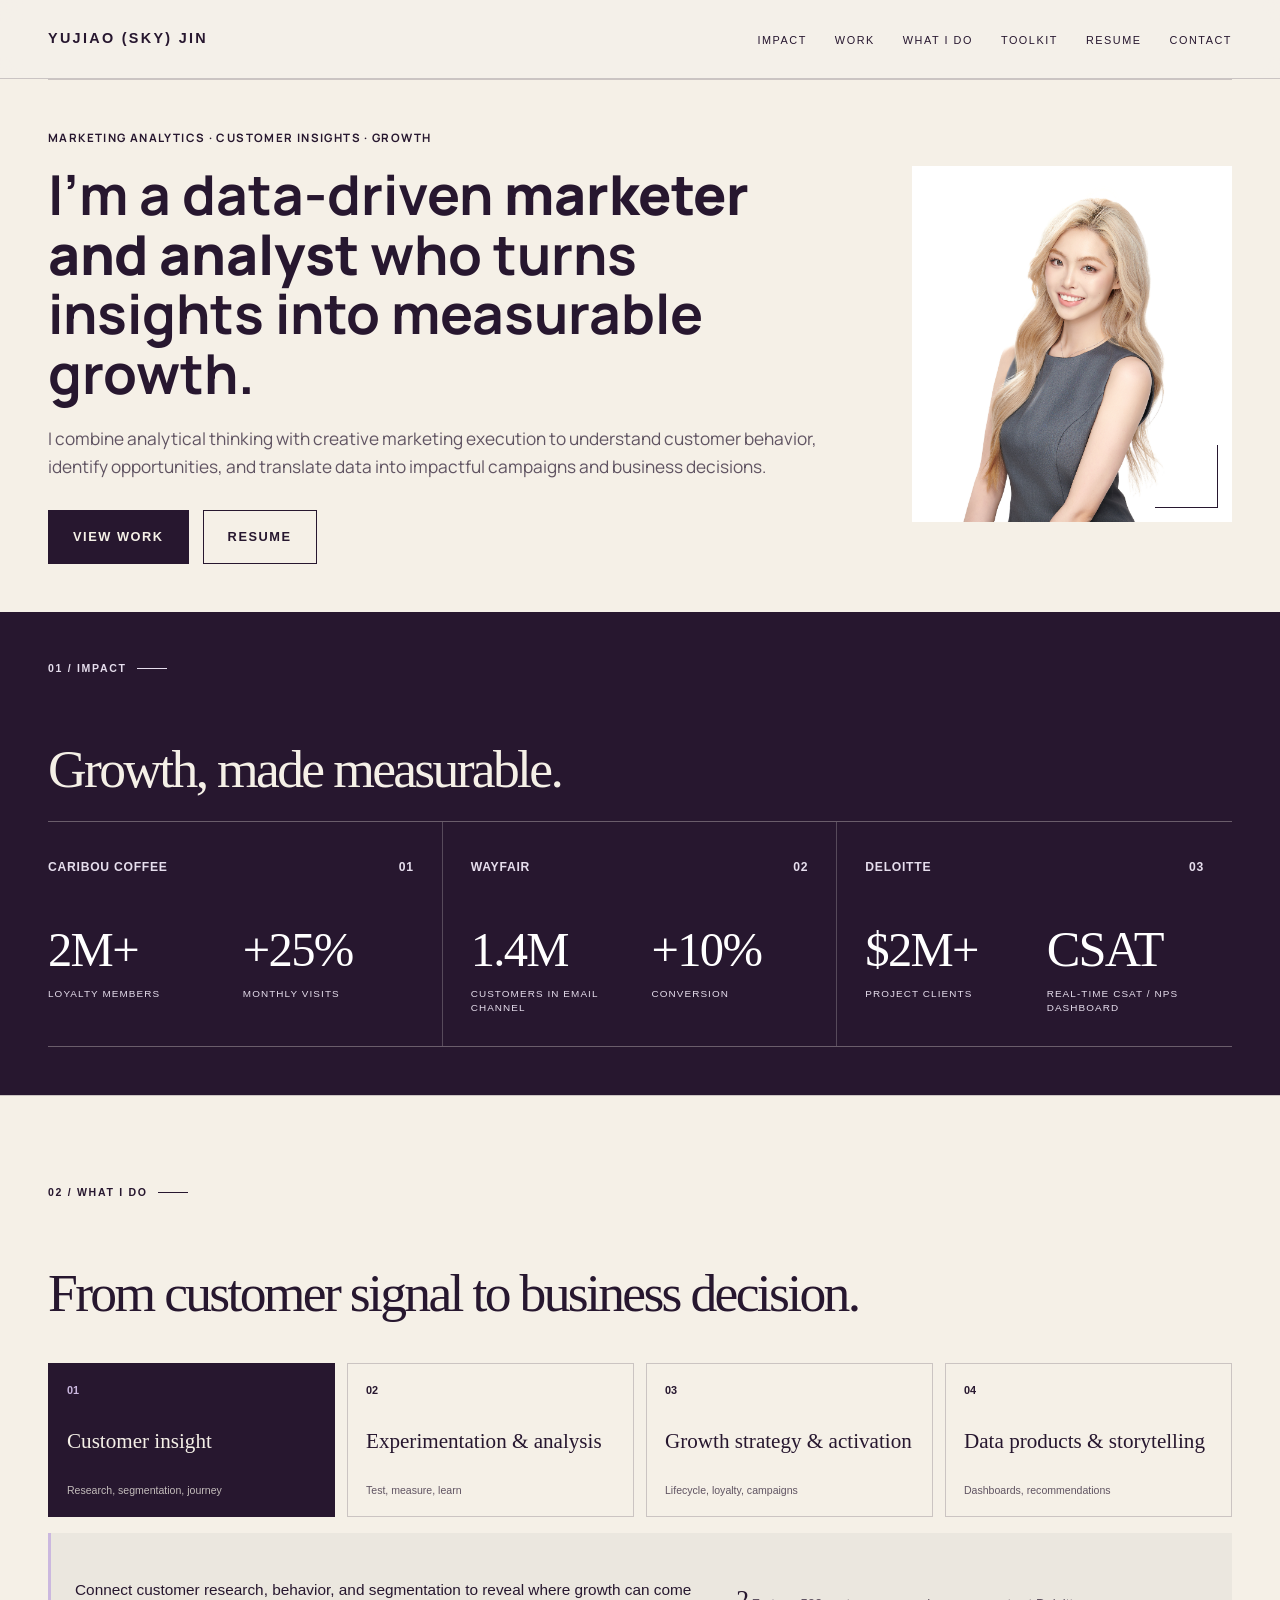
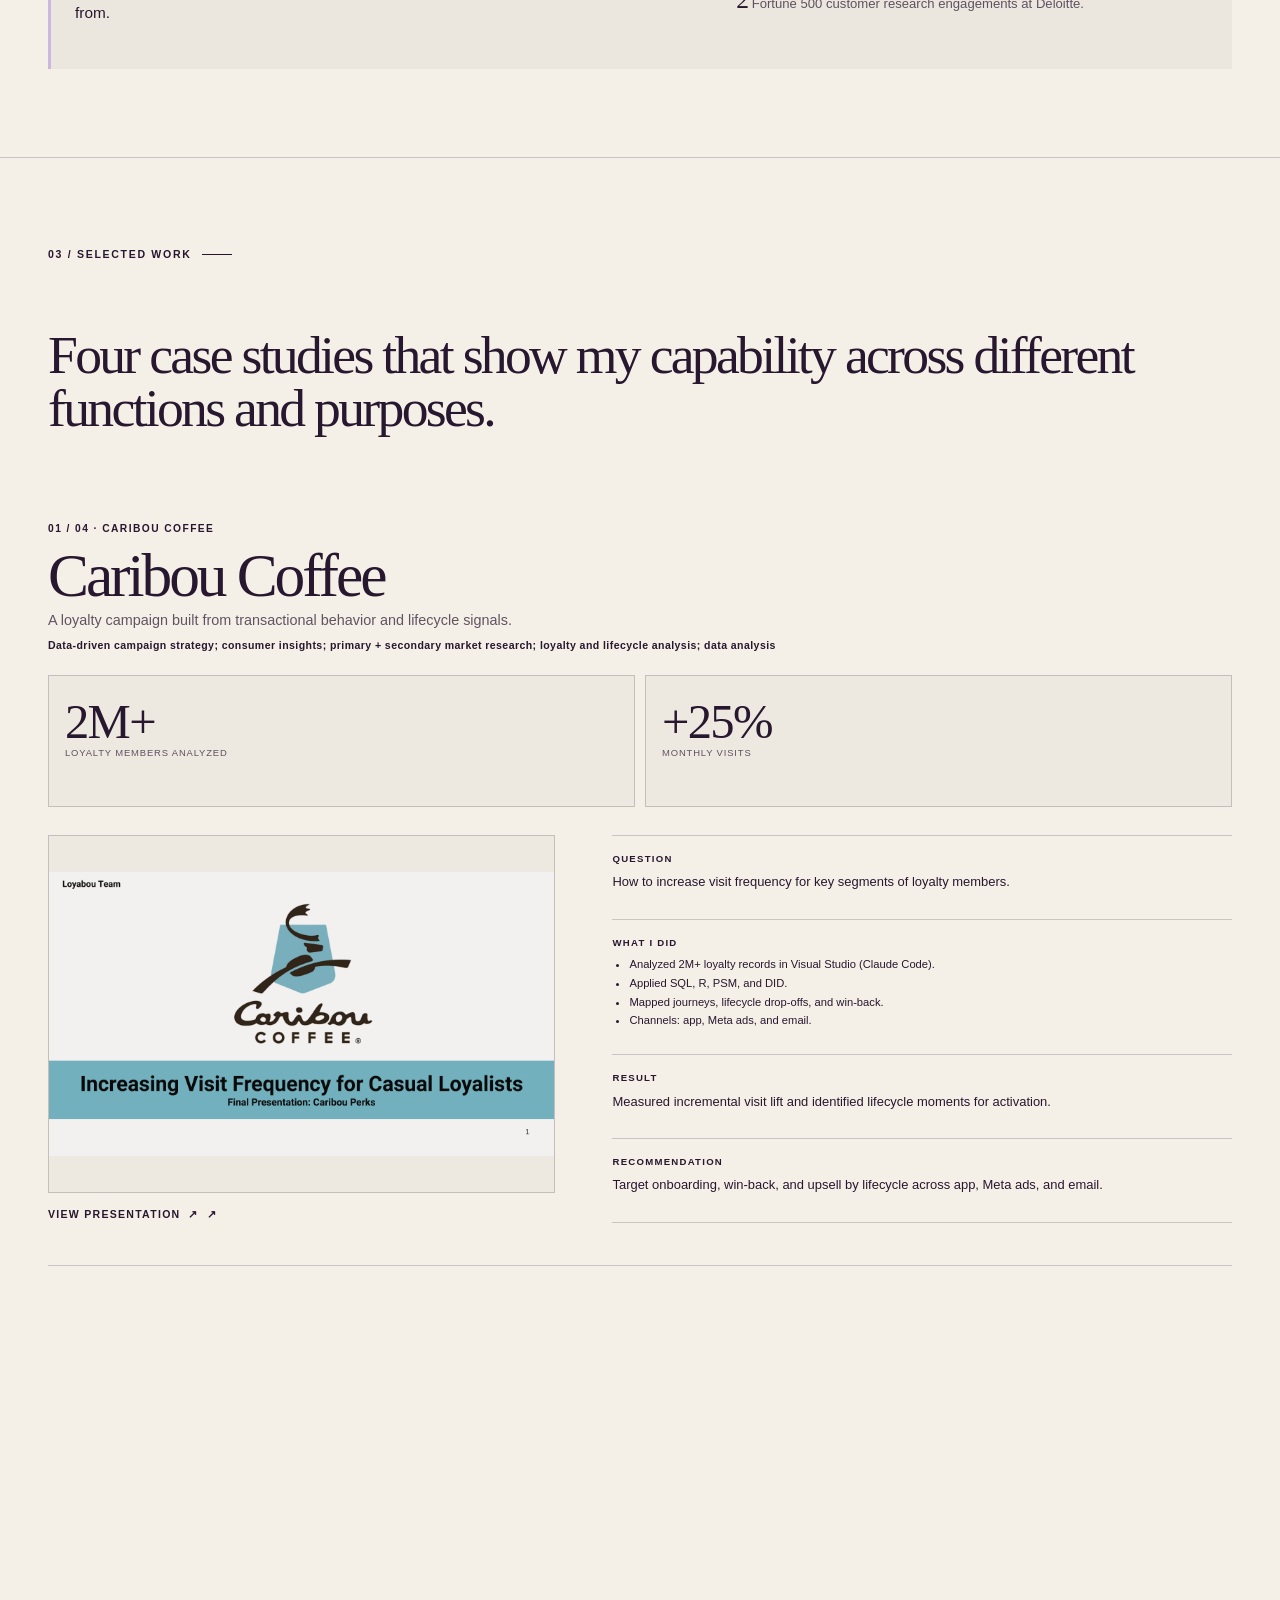
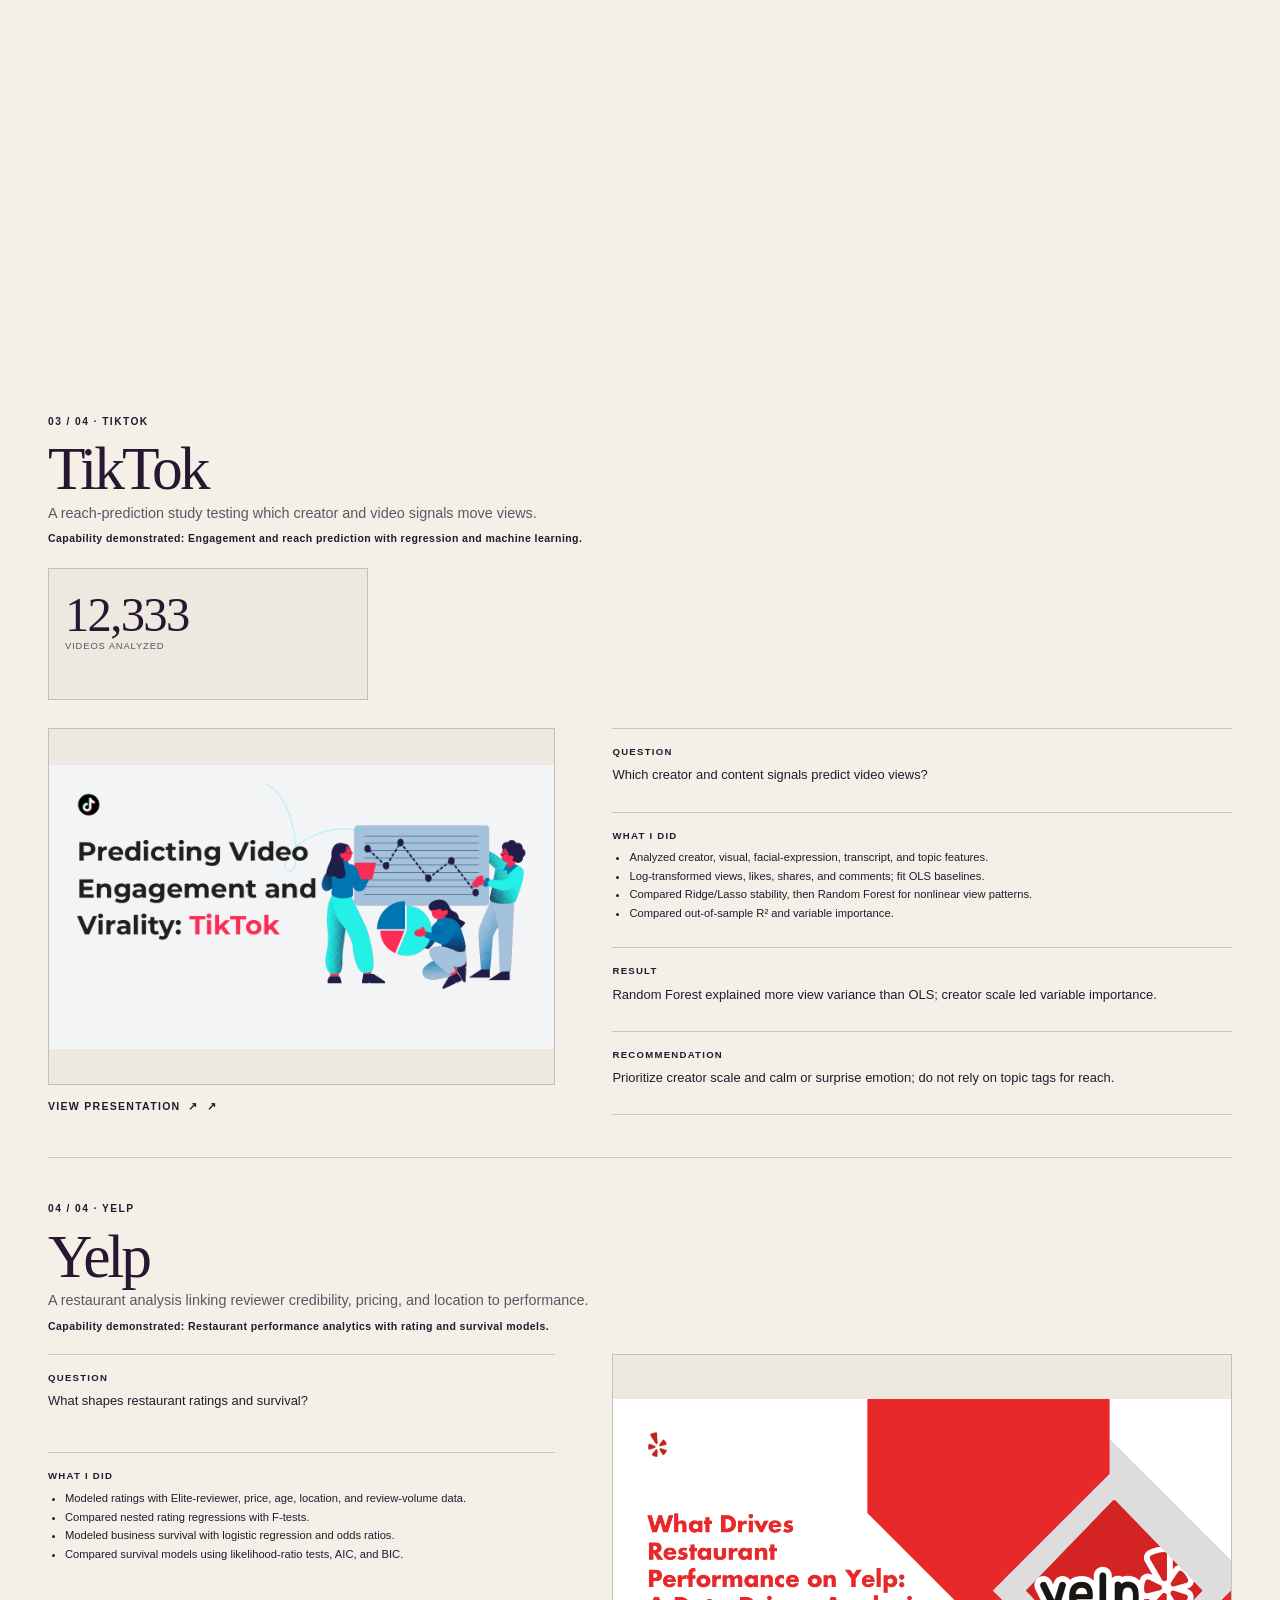
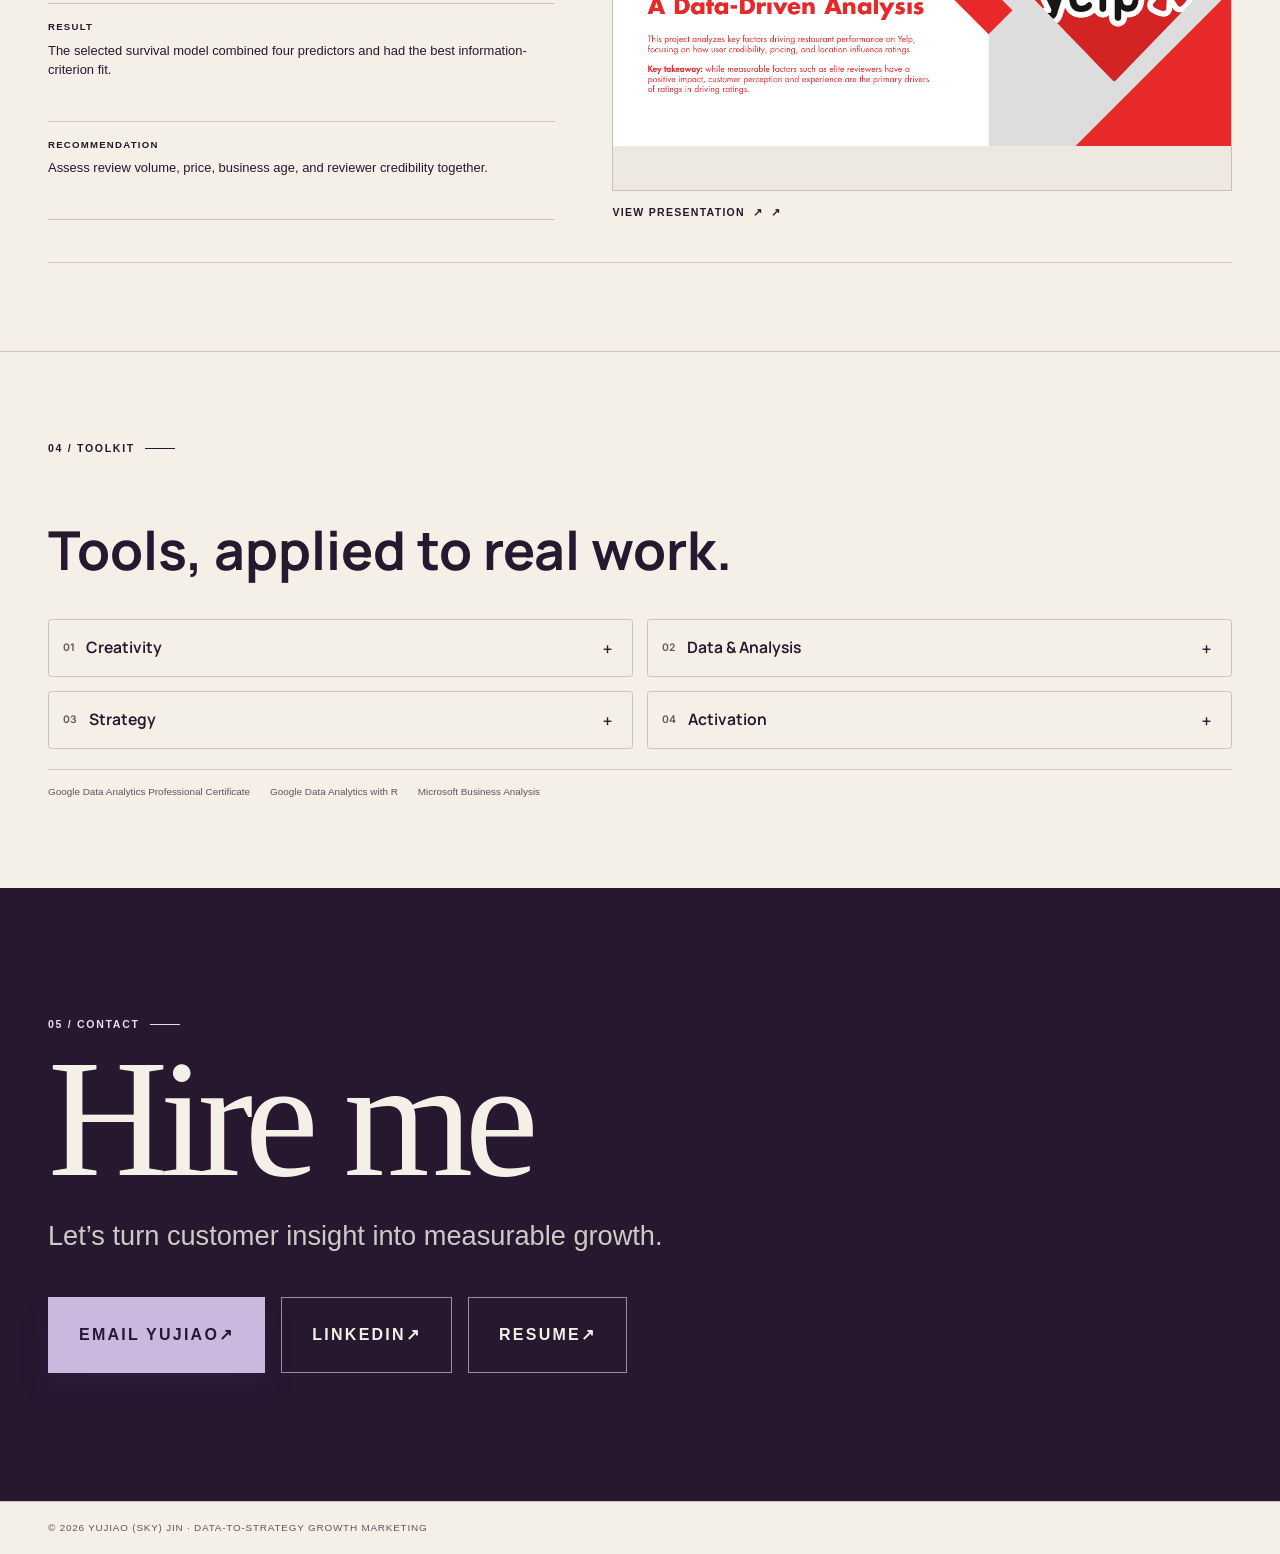
==== commit 1495206b: "Redesign Toolkit accordion grid" ====
--- a/index.html
+++ b/index.html
@@ -10,7 +10,7 @@
     <title>Yujiao (Sky) Jin | Business Strategy · Customer Analytics · Growth Marketing</title>
     <link rel="preconnect" href="https://fonts.googleapis.com" />
     <link rel="preconnect" href="https://fonts.gstatic.com" crossorigin />
-    <link href="https://fonts.googleapis.com/css2?family=Manrope:wght@400;500;600;700;800&display=swap" rel="stylesheet" />
+    <link href="https://fonts.googleapis.com/css2?family=Inter:wght@400;500;600;700&family=Manrope:wght@400;500;600;700;800&display=swap" rel="stylesheet" />
     <link rel="stylesheet" href="editor.css?v=293d583-r3" />
     <style>
       :root {
@@ -1442,7 +1442,7 @@
         #hero-title { font-size: clamp(3.3rem, 18vw, 5rem); }
       }
     </style>
-    <link rel="stylesheet" href="design.css?v=f2b43a8-hero-r3" />
+    <link rel="stylesheet" href="design.css?v=4e8d0cf-toolkit-r1" />
   </head>
 
   <body>
@@ -1650,8 +1650,8 @@
           </div>
           <div class="toolkit-groups">
             <section class="toolkit-skill-group" aria-labelledby="toolkit-creativity-title">
-              <button class="toolkit-toggle" type="button" aria-expanded="true" aria-controls="toolkit-panel-creativity" id="toolkit-toggle-creativity"><span class="toolkit-index">01</span><strong id="toolkit-creativity-title">Creativity</strong><span class="toolkit-chevron" aria-hidden="true">−</span></button>
-              <div class="toolkit-skill-grid" id="toolkit-panel-creativity">
+              <button class="toolkit-toggle" type="button" aria-expanded="false" aria-controls="toolkit-panel-creativity" id="toolkit-toggle-creativity"><span class="toolkit-index">01</span><strong id="toolkit-creativity-title">Creativity</strong><span class="toolkit-chevron" aria-hidden="true">+</span></button>
+              <div class="toolkit-skill-grid" id="toolkit-panel-creativity" hidden>
                 <article class="skill-card"><span class="skill-icon" aria-hidden="true">✦</span><h4>Event planning · Fashion Pop Night</h4></article>
                 <article class="skill-card"><span class="skill-icon" aria-hidden="true">✳</span><h4>Campaign creation</h4></article>
                 <article class="skill-card"><span class="skill-icon" aria-hidden="true">▧</span><h4>Website building</h4></article>
@@ -1749,6 +1749,6 @@
 
     <script src="script.js?v=70a23fd"></script>
     <script src="editor.js?v=293d583-r3" defer></script>
-    <script src="design.js?v=b51ec20-r8" defer></script>
+    <script src="design.js?v=4e8d0cf-toolkit-r1" defer></script>
   </body>
 </html>
--- a/design.css
+++ b/design.css
@@ -1134,14 +1134,48 @@
 body .hero .eyebrow,
 body #hero-title,
 body .hero-description { font-family: "Manrope", sans-serif; letter-spacing: 0; }
+body .hero.container { width: min(1480px, calc(100% - 96px)); }
 body .hero .eyebrow { margin-bottom: 18px; font-size: .72rem; letter-spacing: .12em; }
-body #hero-title { max-width: 760px; font-size: clamp(3rem, 4.3vw, 4.5rem); font-weight: 700; line-height: 1.08; }
-body #hero-title .hero-line { display: block; }
+body #hero-title { max-width: 900px; font-size: clamp(3rem, 4.3vw, 4.5rem); font-weight: 700; line-height: 1.08; }
+body #hero-title .hero-line { display: inline; }
 body .hero .hero-title-accent { color: var(--accent-ink); font-weight: 800; }
-body .hero-description { max-width: 660px; margin-top: 22px; color: var(--muted); font-size: clamp(1rem, 1.35vw, 1.18rem); line-height: 1.6; }
+body .hero-description { max-width: 860px; margin-top: 22px; color: var(--muted); font-size: clamp(1rem, 1.35vw, 1.18rem); line-height: 1.6; }
+body .hero-actions .primary-link,
+body .hero-actions .secondary-link { min-height: 54px; padding-right: 24px; padding-left: 24px; font-size: .8rem; }
 
 @media (max-width: 720px) {
+  body .hero.container { width: calc(100% - 36px); }
   body #hero-title { font-size: clamp(2.35rem, 8vw, 3.2rem); }
-  body #hero-title .hero-line { display: inline; }
   body .hero-description { font-size: 1.05rem; }
 }
+
+html body #toolkit .section-heading h2 { font-family: "Manrope", sans-serif; font-weight: 700; letter-spacing: 0; }
+html body #toolkit .toolkit-groups { display: grid; grid-template-columns: repeat(2, minmax(0, 1fr)); align-items: start; gap: 14px; margin-top: 20px; padding: 0; border: 0; }
+html body #toolkit .toolkit-skill-group { min-width: 0; align-self: start; padding: 0; border: 0; }
+html body #toolkit .toolkit-toggle { display: grid; width: 100%; min-height: 58px; grid-template-columns: auto minmax(0, 1fr) 22px; align-items: center; gap: 12px; padding: 10px 14px; border: 1px solid var(--line); border-radius: 4px; background: var(--paper); color: var(--ink); cursor: pointer; font: inherit; text-align: left; transition: background 180ms ease, border-color 180ms ease; }
+html body #toolkit .toolkit-toggle:hover, html body #toolkit .toolkit-toggle:focus-visible { border-color: var(--ink); background: rgba(255, 255, 255, .48); }
+html body #toolkit .toolkit-toggle[aria-expanded="true"] { border-color: var(--accent-ink); background: rgba(39, 30, 43, .035); }
+html body #toolkit .toolkit-index { color: var(--muted); font-family: "Inter", sans-serif; font-size: .65rem; font-weight: 600; }
+html body #toolkit .toolkit-toggle strong { color: inherit; font-family: "Manrope", sans-serif; font-size: .98rem; font-weight: 650; letter-spacing: 0; line-height: 1.25; }
+html body #toolkit .toolkit-chevron { display: grid; width: 22px; height: 22px; place-items: center; border: 0; color: var(--ink); font-family: "Inter", sans-serif; font-size: 1.05rem; font-weight: 400; line-height: 1; }
+html body #toolkit .toolkit-skill-grid { display: grid; grid-template-columns: repeat(auto-fit, minmax(150px, 1fr)); grid-auto-rows: minmax(44px, auto); align-items: start; gap: 8px; margin-top: 10px; }
+html body #toolkit .toolkit-skill-grid[hidden] { display: none !important; }
+html body #toolkit .skill-card { display: flex; min-width: 0; min-height: 44px; height: auto; align-items: center; justify-content: flex-start; gap: 8px; padding: 8px 10px; border: 1px solid var(--line); border-radius: 3px; background: rgba(255, 255, 255, .38); text-align: left; transition: border-color 160ms ease, background 160ms ease; }
+html body #toolkit .skill-card:hover { border-color: var(--accent-ink); background: rgba(255, 255, 255, .72); box-shadow: none; transform: none; }
+html body #toolkit .skill-icon { flex: 0 0 16px; width: 16px; height: 16px; color: var(--accent-ink); font-size: .72rem; line-height: 1; }
+html body #toolkit .skill-card h4 { min-width: 0; margin: 0; color: var(--ink); font-family: "Inter", sans-serif; font-size: .72rem; font-weight: 500; line-height: 1.35; overflow-wrap: anywhere; }
+html body #toolkit .toolkit-skill-grid:not([hidden]) { animation: toolkit-panel-enter 180ms ease-out both; }
+
+@keyframes toolkit-panel-enter {
+  from { opacity: 0; transform: translateY(-5px); }
+  to { opacity: 1; transform: translateY(0); }
+}
+
+@media (max-width: 640px) {
+  html body #toolkit .toolkit-groups { grid-template-columns: 1fr; gap: 12px; }
+  html body #toolkit .toolkit-skill-grid { grid-template-columns: repeat(auto-fit, minmax(140px, 1fr)); }
+}
+
+@media (prefers-reduced-motion: reduce) {
+  html body #toolkit .toolkit-skill-grid:not([hidden]) { animation: none; }
+}
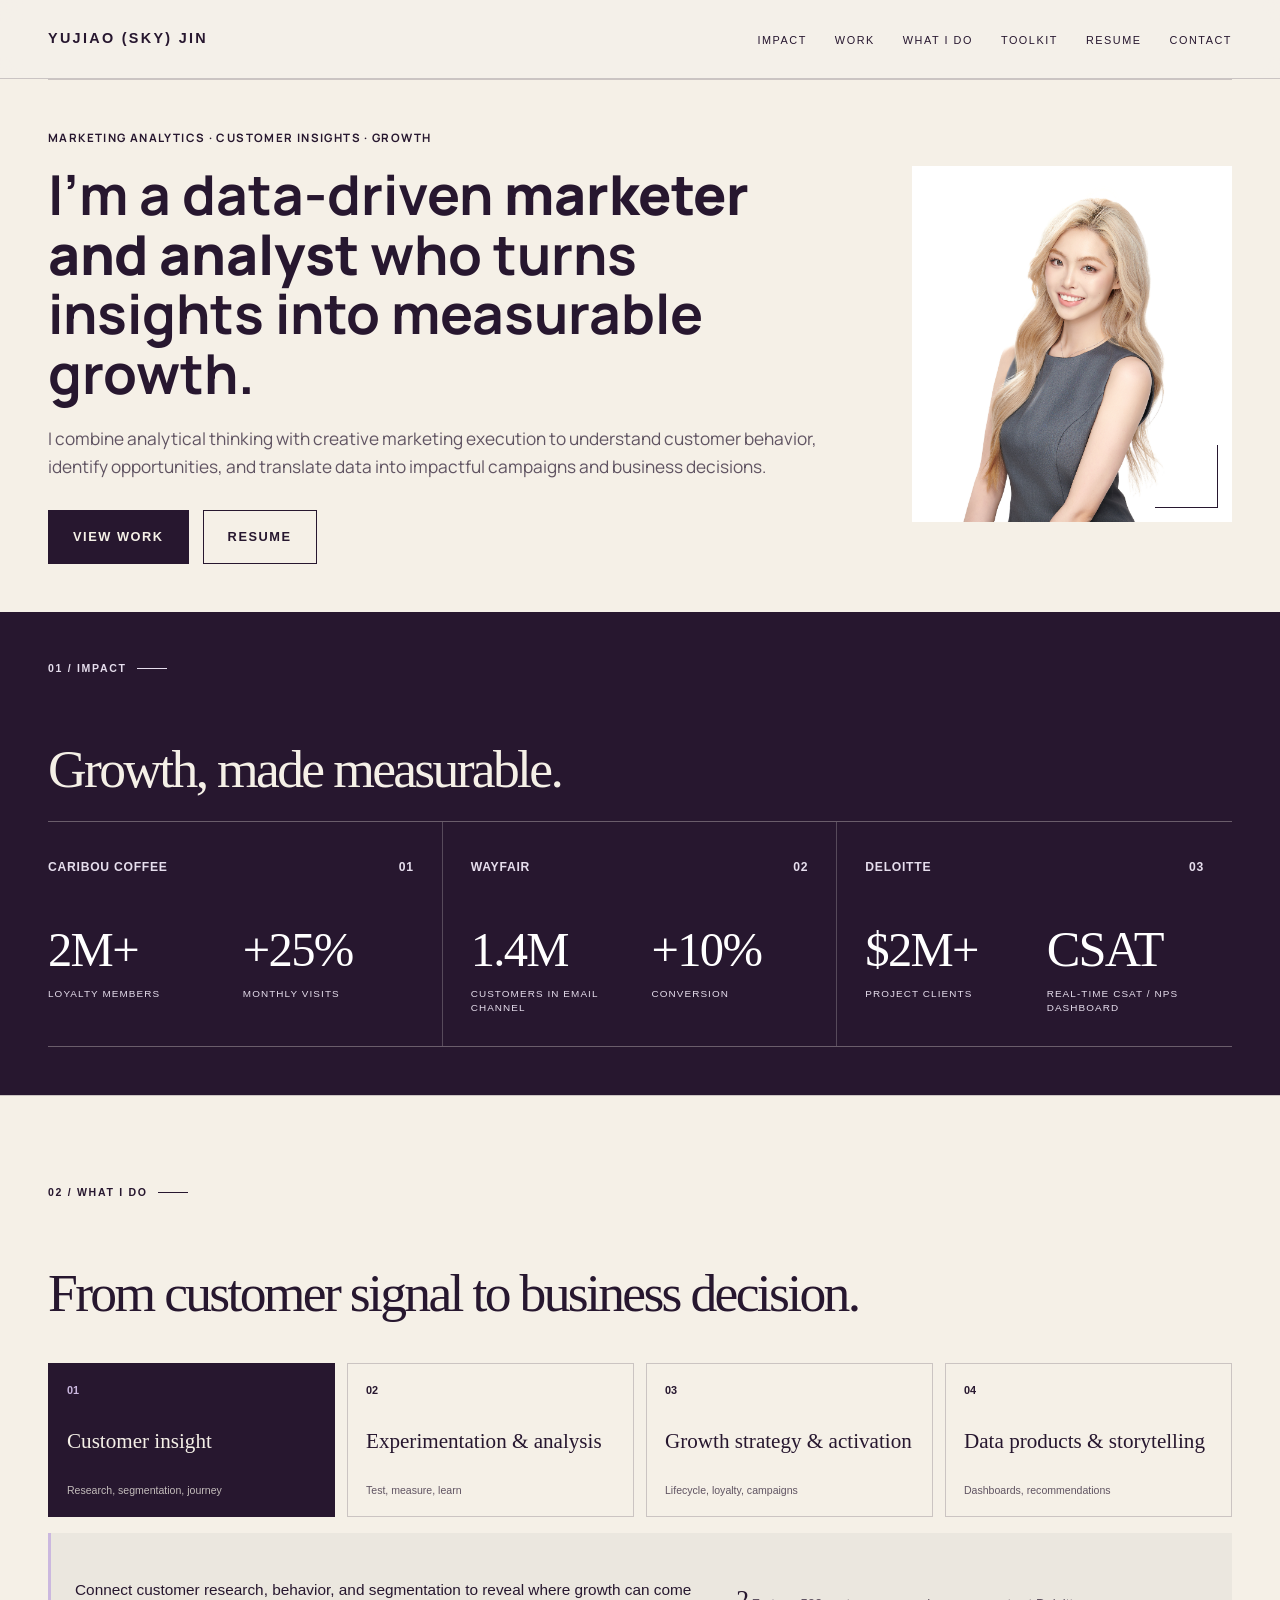
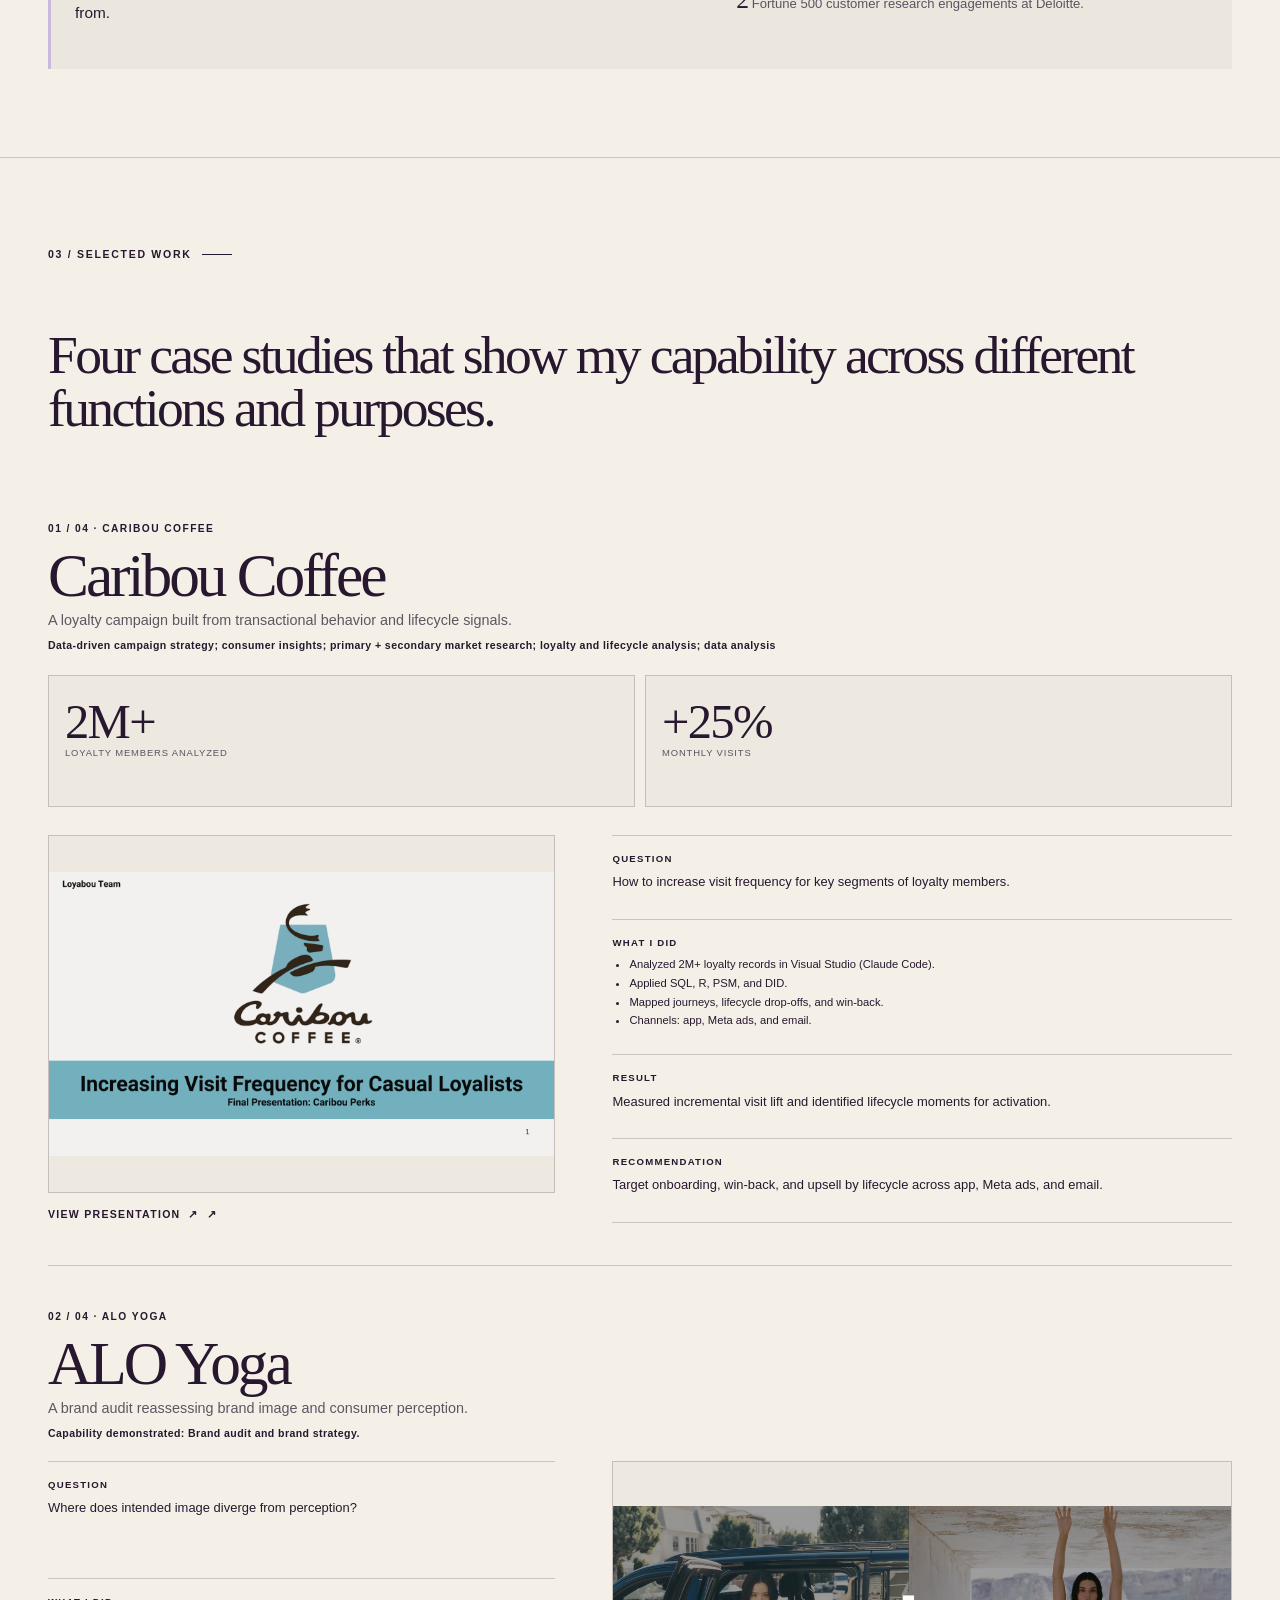
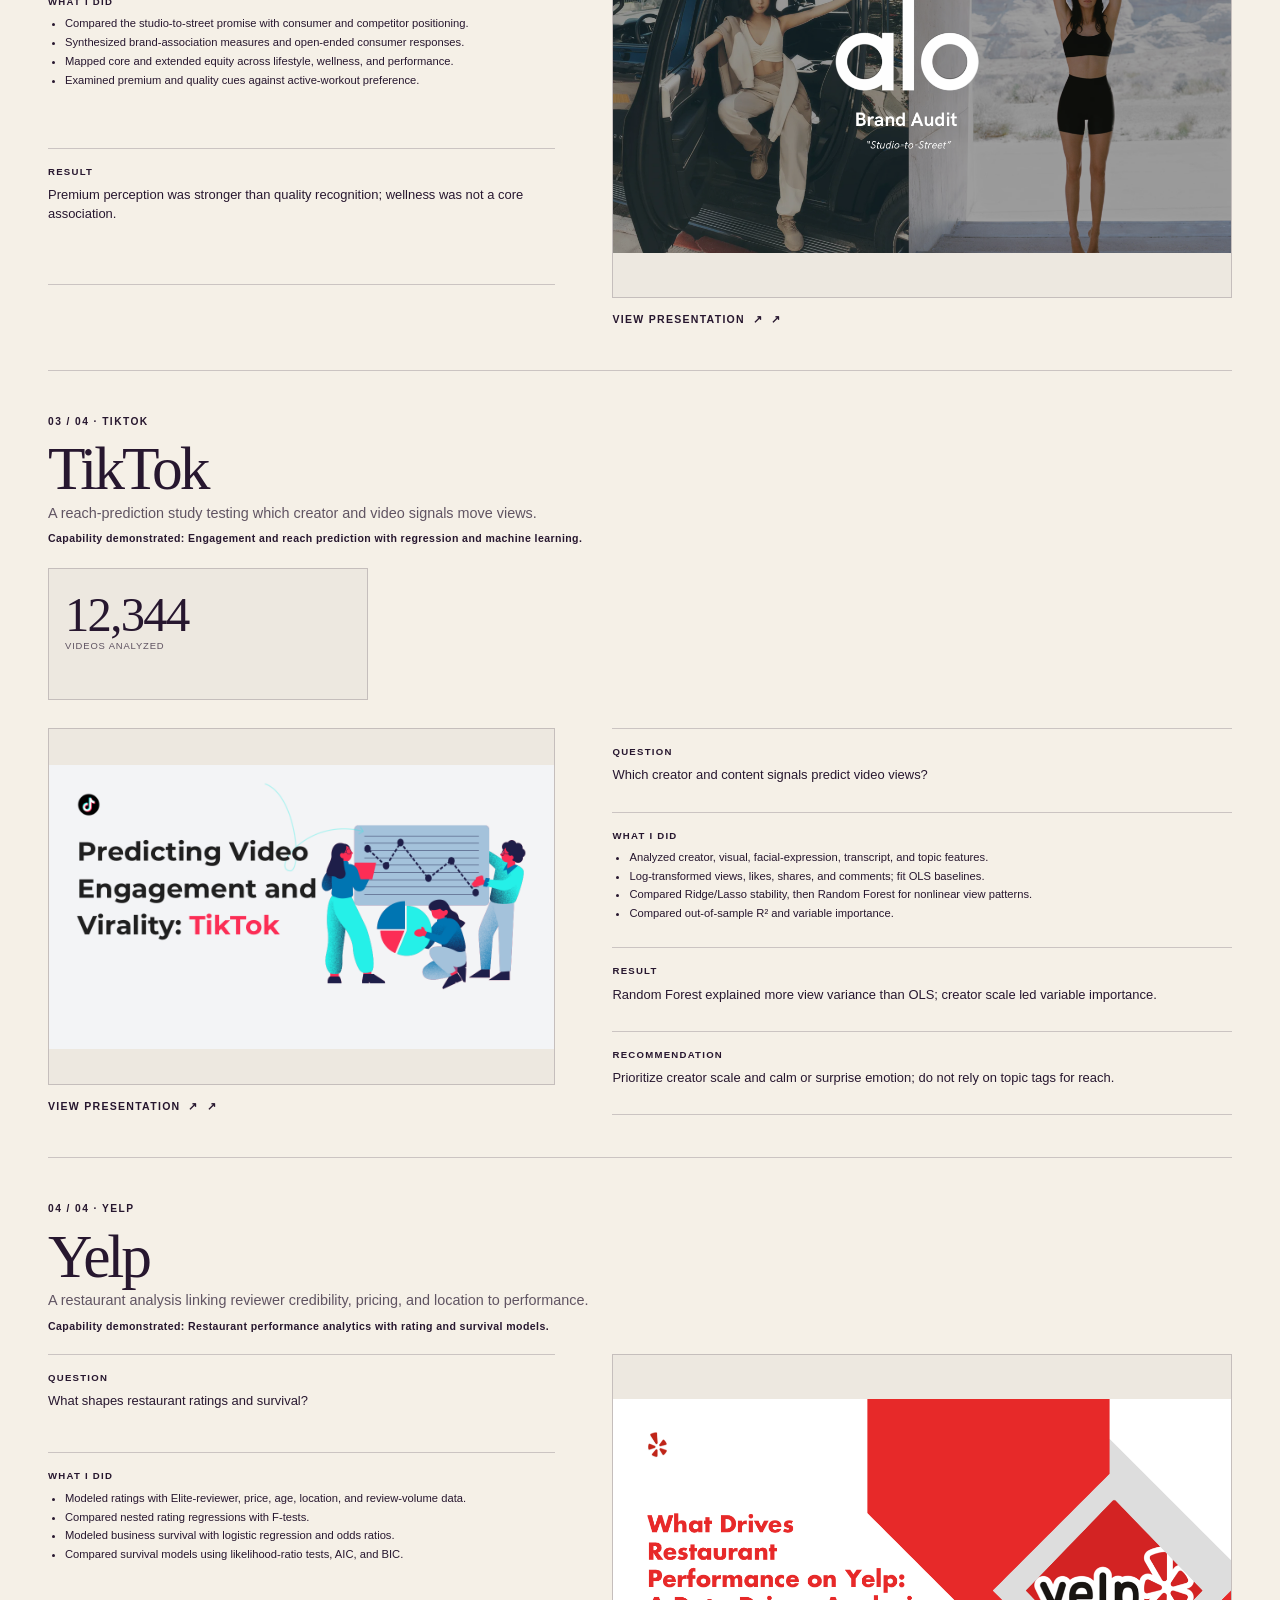
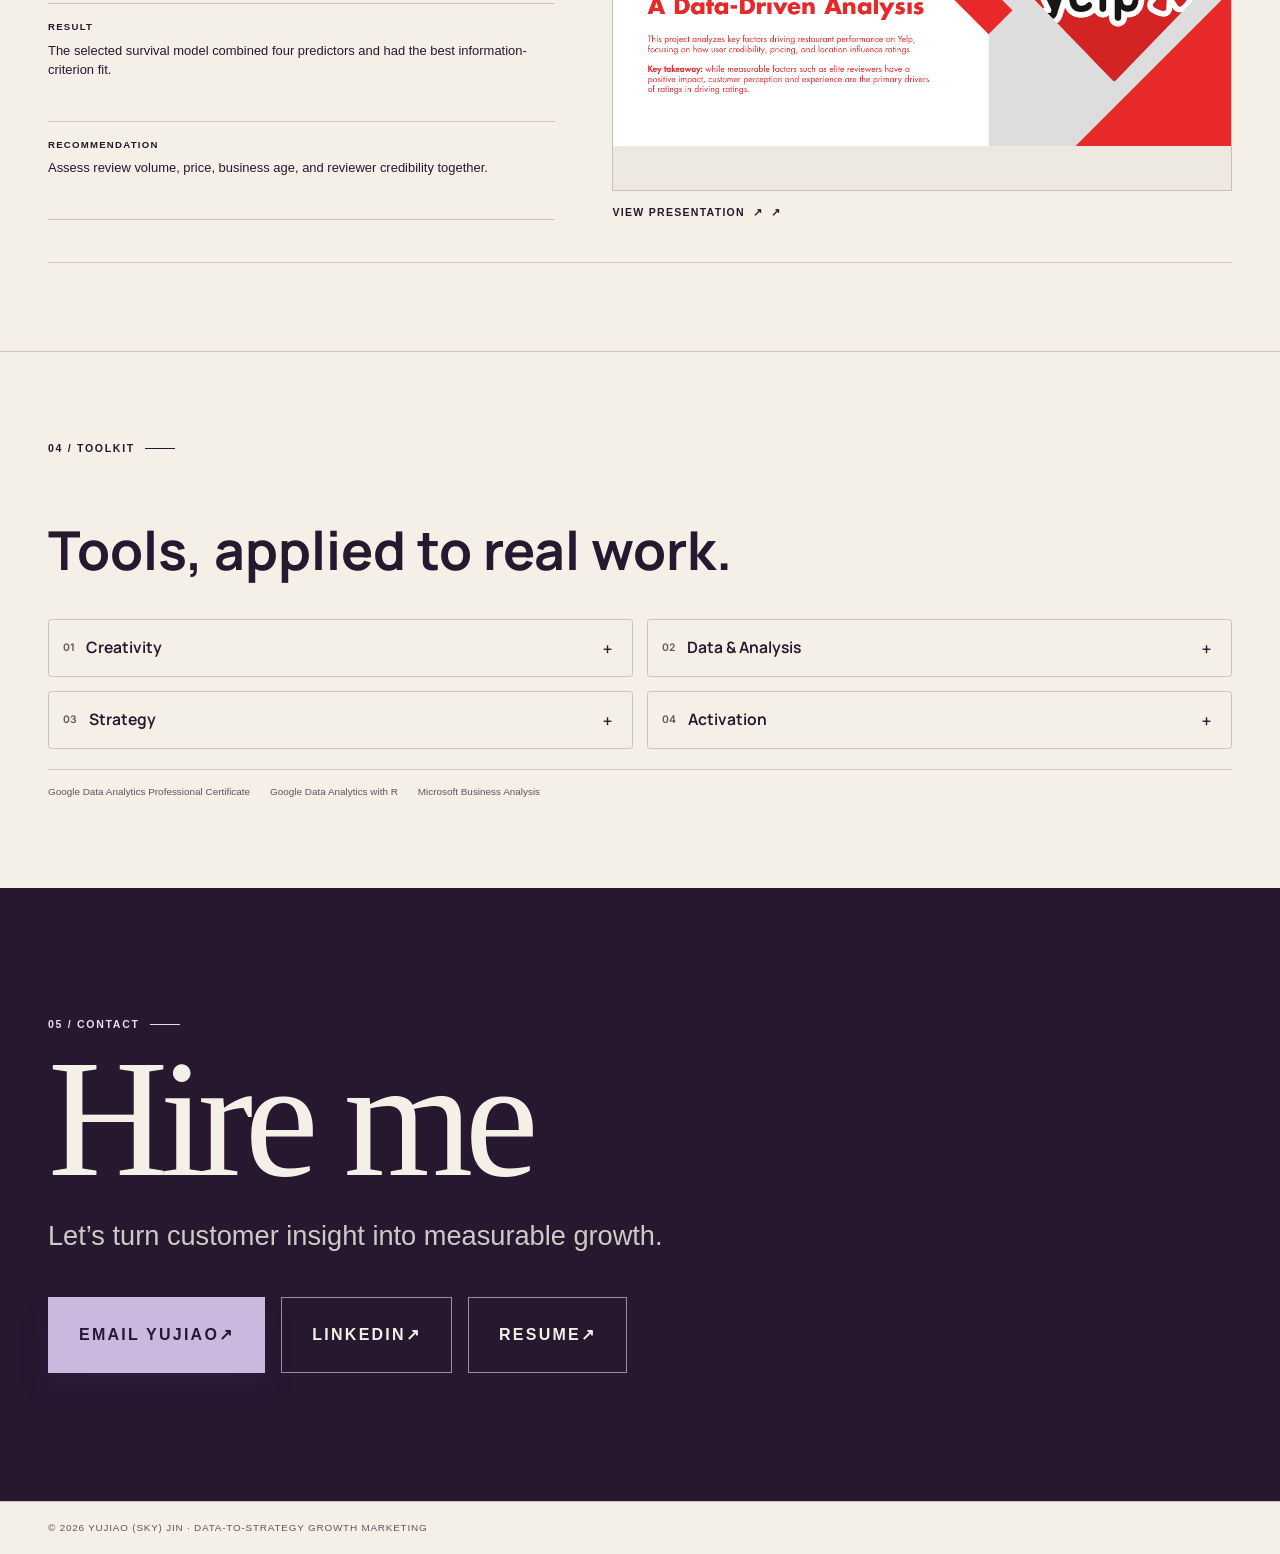
==== commit 09994872: "Expand Hero intro text width" ====
--- a/index.html
+++ b/index.html
@@ -1442,7 +1442,7 @@
         #hero-title { font-size: clamp(3.3rem, 18vw, 5rem); }
       }
     </style>
-    <link rel="stylesheet" href="design.css?v=4e8d0cf-toolkit-r1" />
+    <link rel="stylesheet" href="design.css?v=1495206-hero-wide-r1" />
   </head>
 
   <body>
--- a/design.css
+++ b/design.css
@@ -1136,10 +1136,10 @@
 body .hero-description { font-family: "Manrope", sans-serif; letter-spacing: 0; }
 body .hero.container { width: min(1480px, calc(100% - 96px)); }
 body .hero .eyebrow { margin-bottom: 18px; font-size: .72rem; letter-spacing: .12em; }
-body #hero-title { max-width: 900px; font-size: clamp(3rem, 4.3vw, 4.5rem); font-weight: 700; line-height: 1.08; }
+body #hero-title { max-width: none; font-size: clamp(3rem, 4.3vw, 4.5rem); font-weight: 700; line-height: 1.08; }
 body #hero-title .hero-line { display: inline; }
 body .hero .hero-title-accent { color: var(--accent-ink); font-weight: 800; }
-body .hero-description { max-width: 860px; margin-top: 22px; color: var(--muted); font-size: clamp(1rem, 1.35vw, 1.18rem); line-height: 1.6; }
+body .hero-description { max-width: none; margin-top: 22px; color: var(--muted); font-size: clamp(1rem, 1.35vw, 1.18rem); line-height: 1.6; }
 body .hero-actions .primary-link,
 body .hero-actions .secondary-link { min-height: 54px; padding-right: 24px; padding-left: 24px; font-size: .8rem; }
 
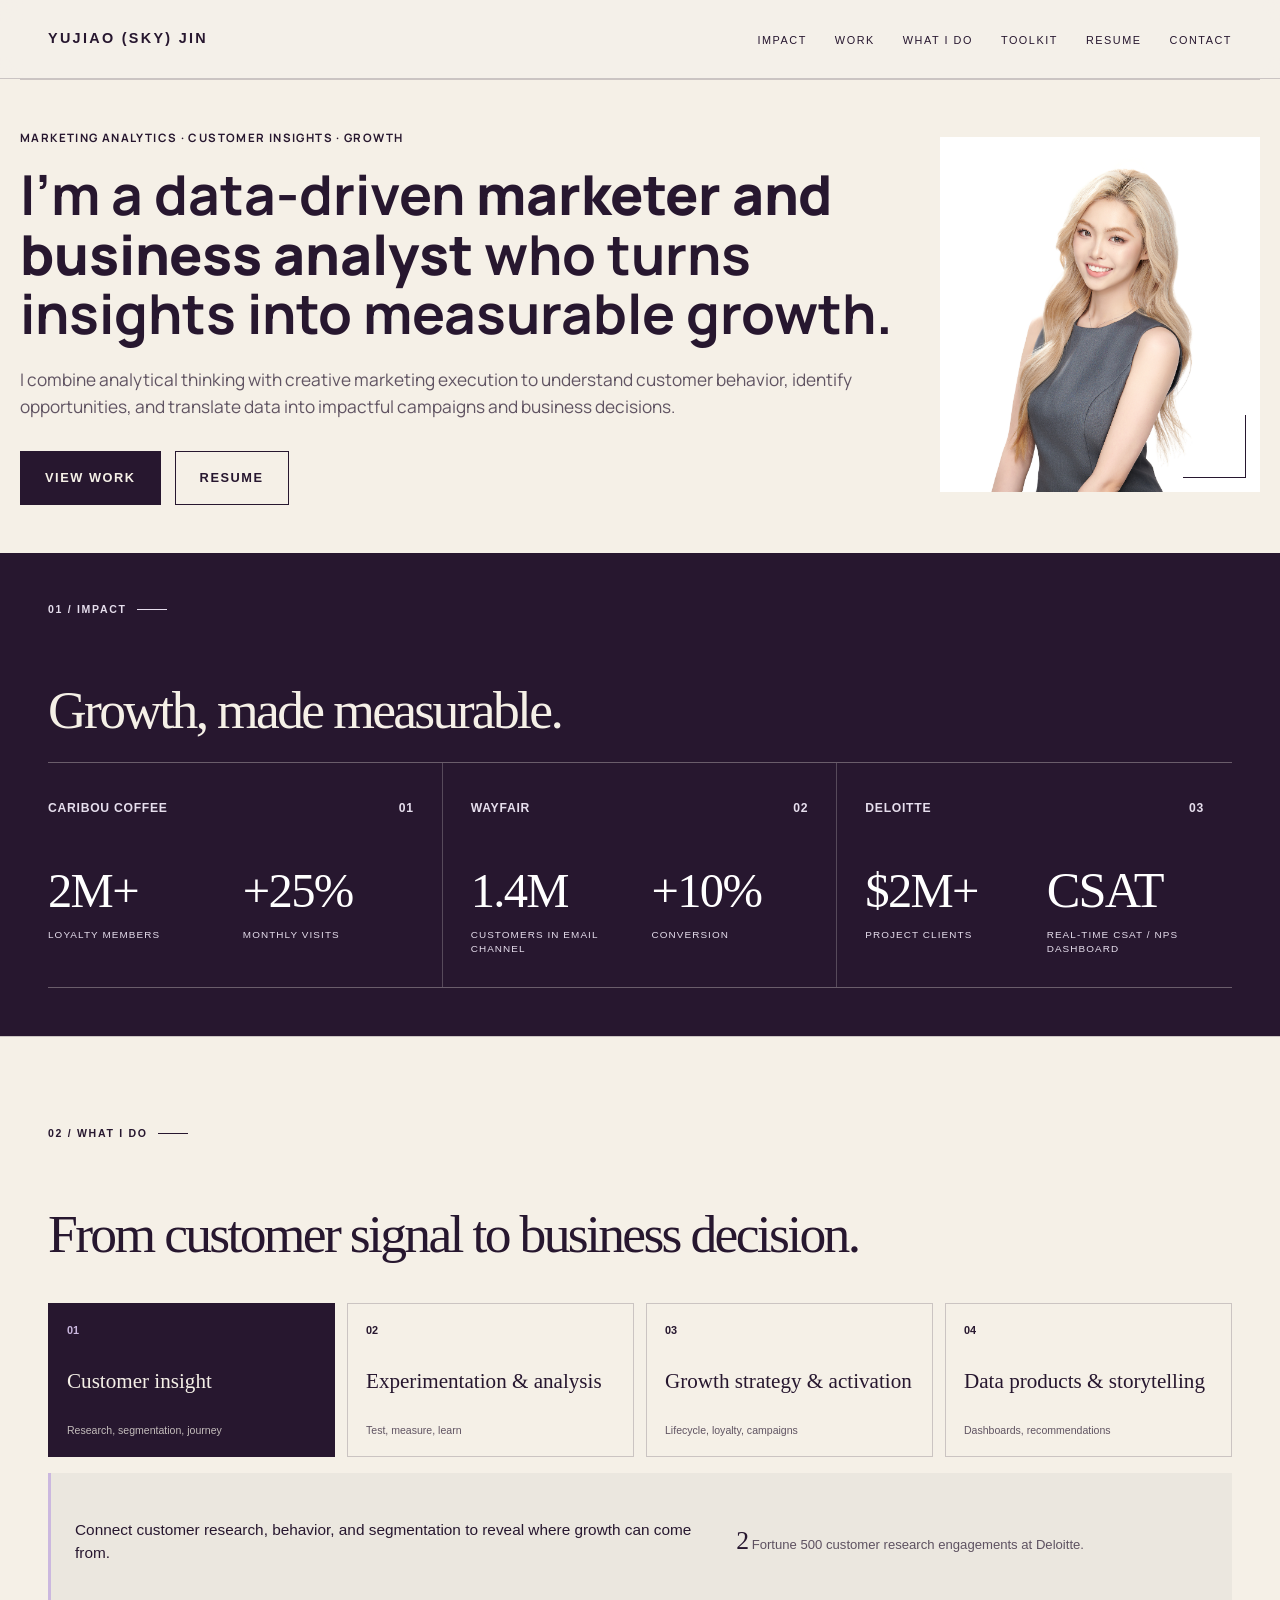
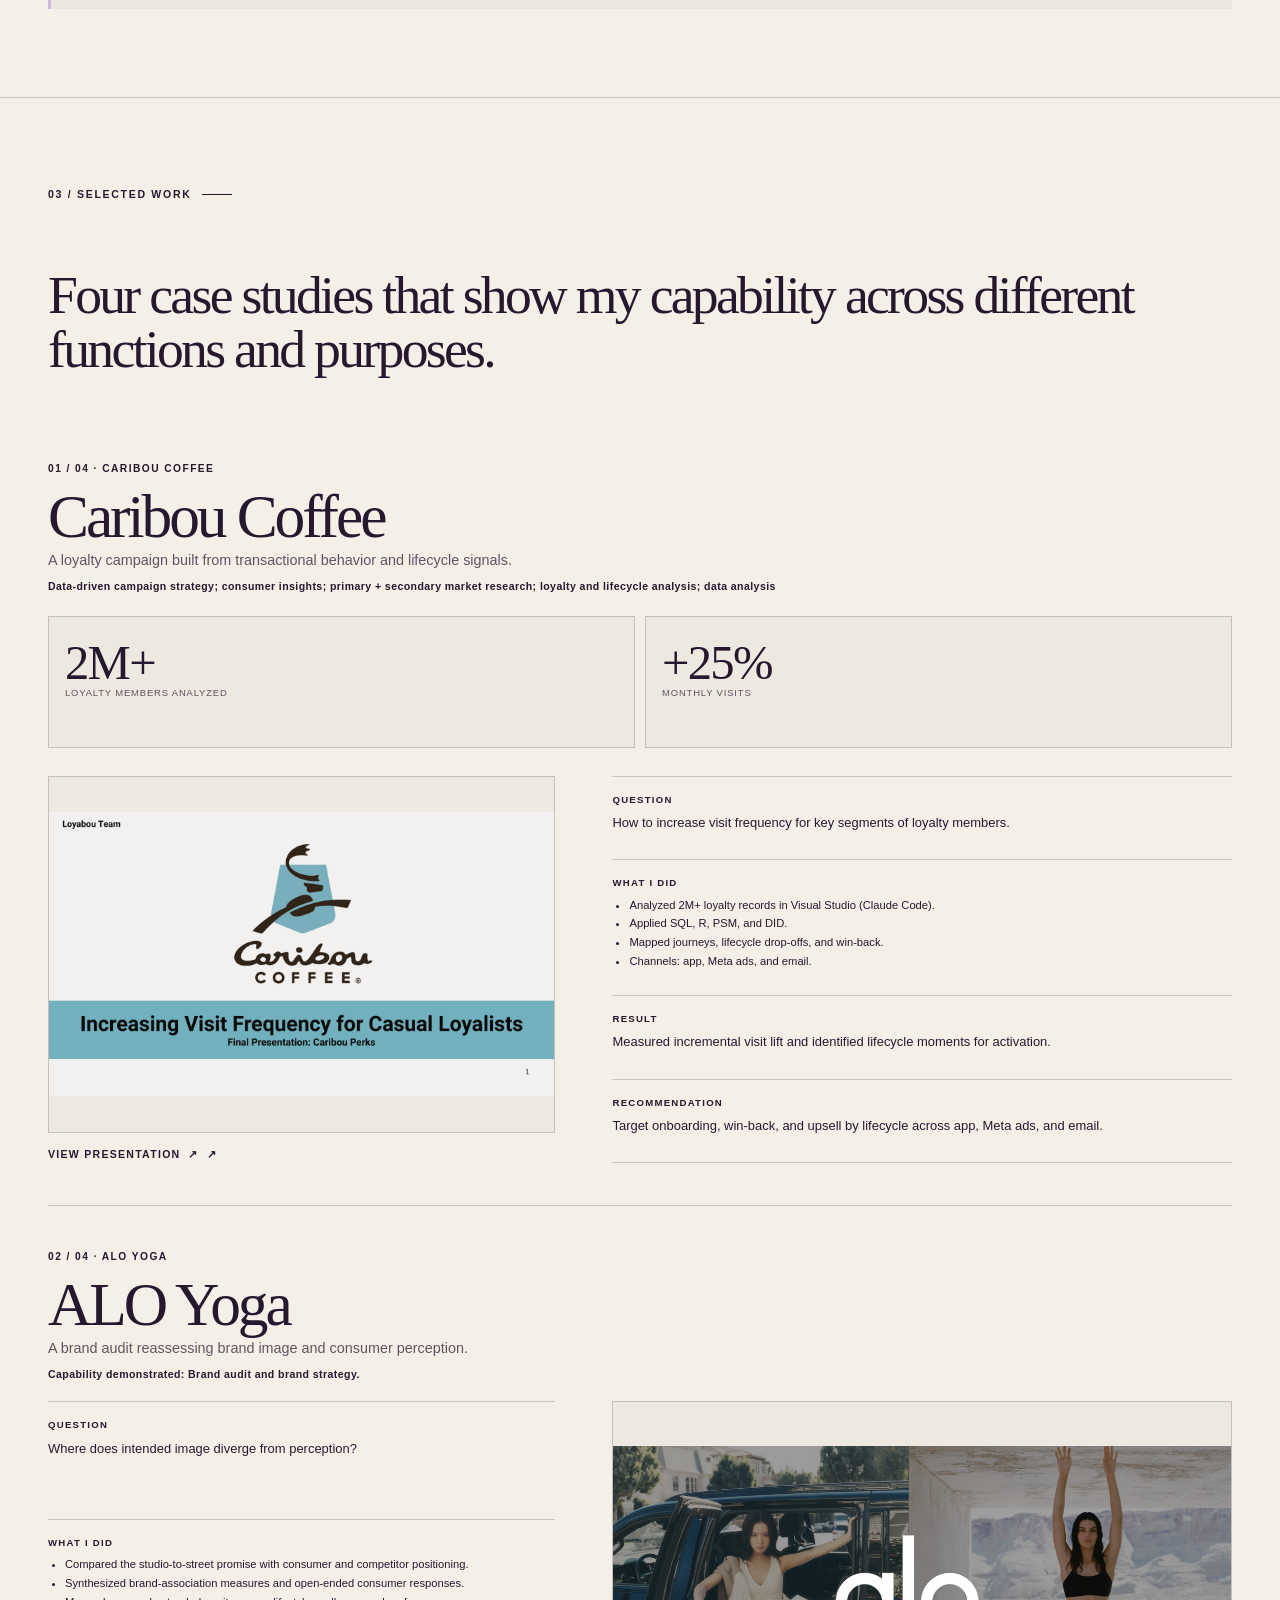
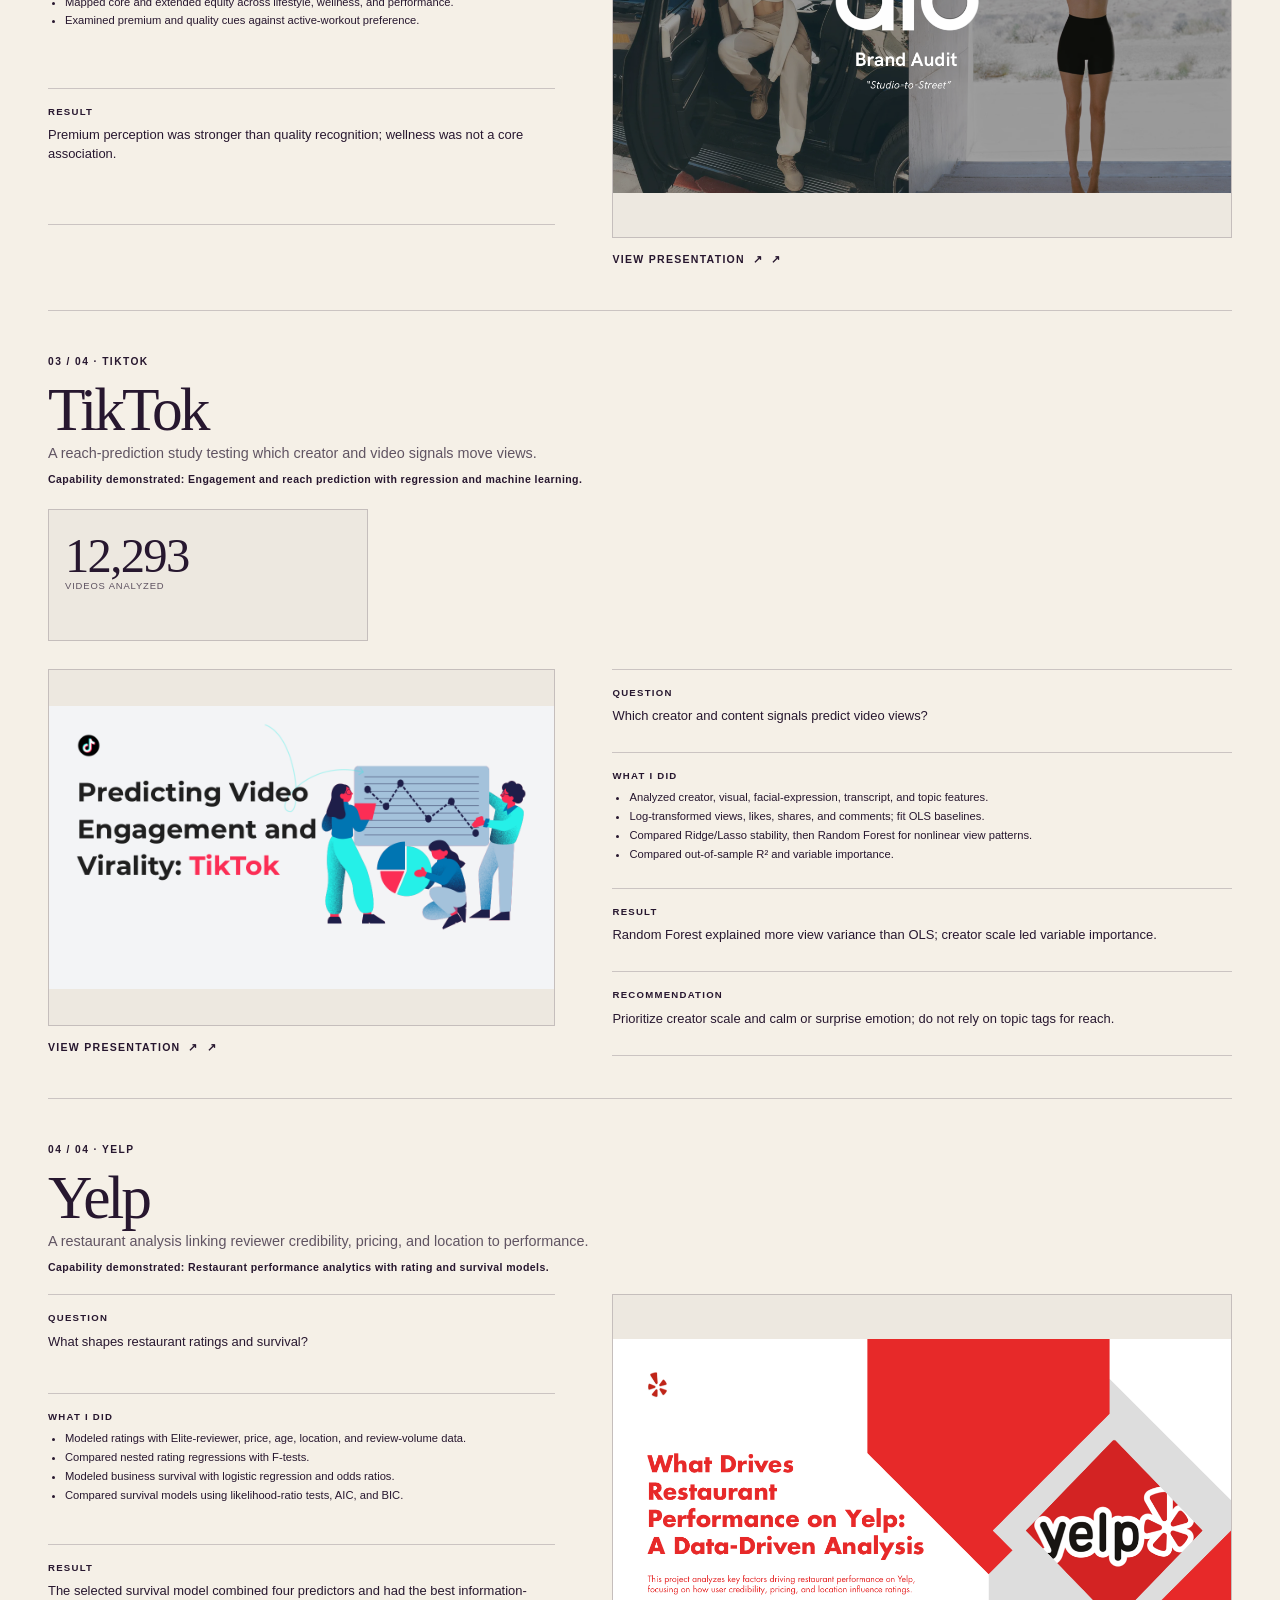
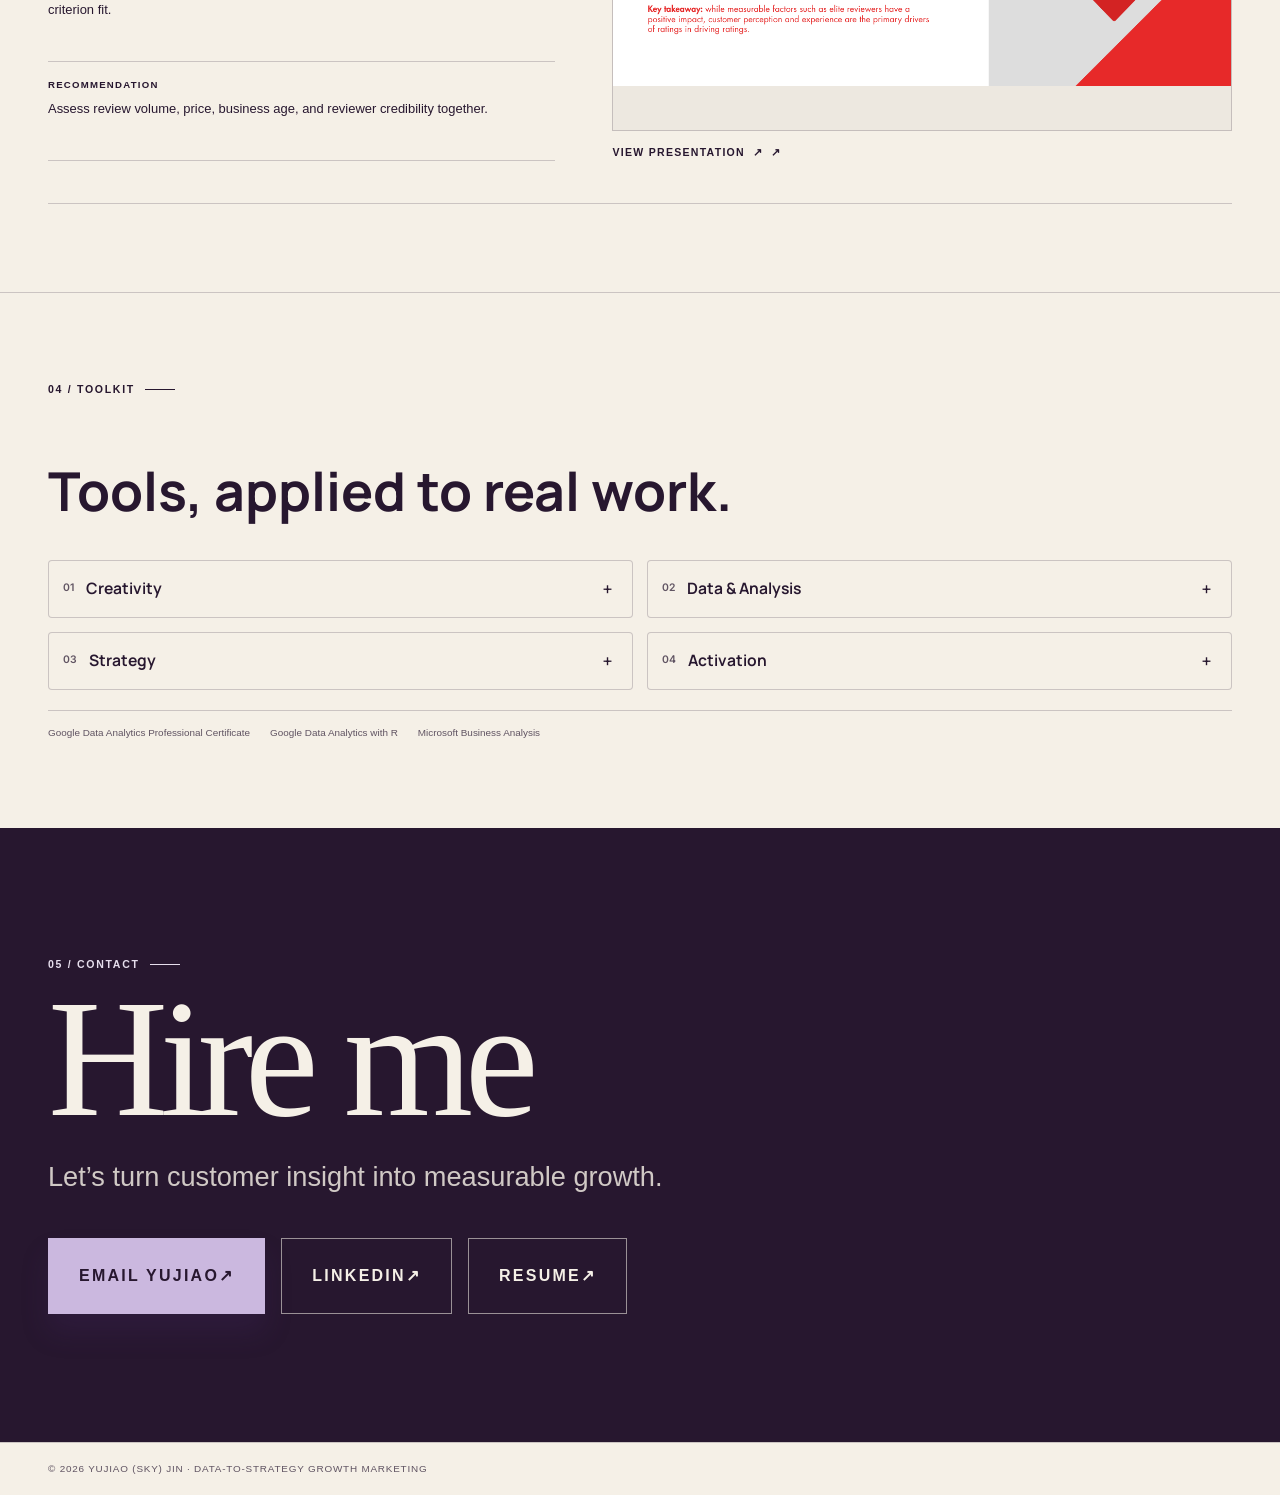
==== commit 9b2c41ff: "Extend Hero headline toward portrait" ====
--- a/index.html
+++ b/index.html
@@ -1442,7 +1442,7 @@
         #hero-title { font-size: clamp(3.3rem, 18vw, 5rem); }
       }
     </style>
-    <link rel="stylesheet" href="design.css?v=1495206-hero-wide-r1" />
+    <link rel="stylesheet" href="design.css?v=ee32d11-hero-lines-r2" />
   </head>
 
   <body>
@@ -1454,7 +1454,7 @@
           <li><a href="#work">Work</a></li>
           <li><a href="#what-i-do">What I Do</a></li>
           <li><a href="#toolkit">Toolkit</a></li>
-          <li><a href="对的简历.pdf?v=293d583-r3" target="_blank" rel="noopener">Resume</a></li>
+          <li><a href="Sky_Jin_Resume.pdf" target="_blank" rel="noopener">Resume</a></li>
           <li><a href="#contact">Contact</a></li>
         </ul>
       </nav>
@@ -1465,13 +1465,13 @@
       <section id="about" class="hero container" aria-labelledby="hero-title">
         <div class="hero-copy">
           <p class="eyebrow">MARKETING ANALYTICS · CUSTOMER INSIGHTS · GROWTH</p>
-          <h1 id="hero-title" aria-label="I'm a data-driven marketer and analyst who turns insights into measurable growth."><span class="hero-line">I'm a data-driven</span> <span class="hero-line"><span class="hero-title-accent">marketer and analyst</span></span> <span class="hero-line">who turns insights</span> <span class="hero-line">into measurable growth.</span></h1>
+          <h1 id="hero-title" aria-label="I'm a data-driven marketer and business analyst who turns insights into measurable growth.">I'm a data-driven <span class="hero-title-accent">marketer and business analyst</span> who turns insights into measurable growth.</h1>
           <p class="hero-description">
             I combine analytical thinking with creative marketing execution to understand customer behavior, identify opportunities, and translate data into impactful campaigns and business decisions.
           </p>
           <div class="hero-actions">
             <a class="primary-link" href="#work">View Work</a>
-            <a class="secondary-link" href="对的简历.pdf?v=293d583-r3" target="_blank" rel="noopener">Resume</a>
+            <a class="secondary-link" href="Sky_Jin_Resume.pdf" target="_blank" rel="noopener">Resume</a>
           </div>
         </div>
 
@@ -1735,7 +1735,7 @@
           <div class="contact-actions">
             <a class="contact-primary" href="mailto:yujiaojin2026@u.northwestern.edu?subject=Hello">Email Yujiao <span aria-hidden="true">↗</span></a>
             <a class="contact-secondary" href="https://www.linkedin.com/in/yujiao-sky-jin-bab419233" target="_blank" rel="noopener noreferrer">LinkedIn <span aria-hidden="true">↗</span></a>
-            <a class="contact-secondary" href="对的简历.pdf?v=293d583-r3" target="_blank" rel="noopener">Resume <span aria-hidden="true">↗</span></a>
+            <a class="contact-secondary" href="Sky_Jin_Resume.pdf" target="_blank" rel="noopener">Resume <span aria-hidden="true">↗</span></a>
           </div>
         </div>
       </section>
--- a/design.css
+++ b/design.css
@@ -1134,12 +1134,14 @@
 body .hero .eyebrow,
 body #hero-title,
 body .hero-description { font-family: "Manrope", sans-serif; letter-spacing: 0; }
-body .hero.container { width: min(1480px, calc(100% - 96px)); }
+body .hero.container { width: min(1560px, calc(100% - 40px)); }
 body .hero .eyebrow { margin-bottom: 18px; font-size: .72rem; letter-spacing: .12em; }
 body #hero-title { max-width: none; font-size: clamp(3rem, 4.3vw, 4.5rem); font-weight: 700; line-height: 1.08; }
 body #hero-title .hero-line { display: inline; }
 body .hero .hero-title-accent { color: var(--accent-ink); font-weight: 800; }
 body .hero-description { max-width: none; margin-top: 22px; color: var(--muted); font-size: clamp(1rem, 1.35vw, 1.18rem); line-height: 1.6; }
+body #hero-title,
+body .hero-description { width: calc(100% + 48px); }
 body .hero-actions .primary-link,
 body .hero-actions .secondary-link { min-height: 54px; padding-right: 24px; padding-left: 24px; font-size: .8rem; }
 
@@ -1147,6 +1149,13 @@
   body .hero.container { width: calc(100% - 36px); }
   body #hero-title { font-size: clamp(2.35rem, 8vw, 3.2rem); }
   body .hero-description { font-size: 1.05rem; }
+  body #hero-title,
+  body .hero-description { width: 100%; }
+}
+
+@media (min-width: 721px) and (max-width: 980px) {
+  body #hero-title,
+  body .hero-description { width: calc(100% + 24px); }
 }
 
 html body #toolkit .section-heading h2 { font-family: "Manrope", sans-serif; font-weight: 700; letter-spacing: 0; }
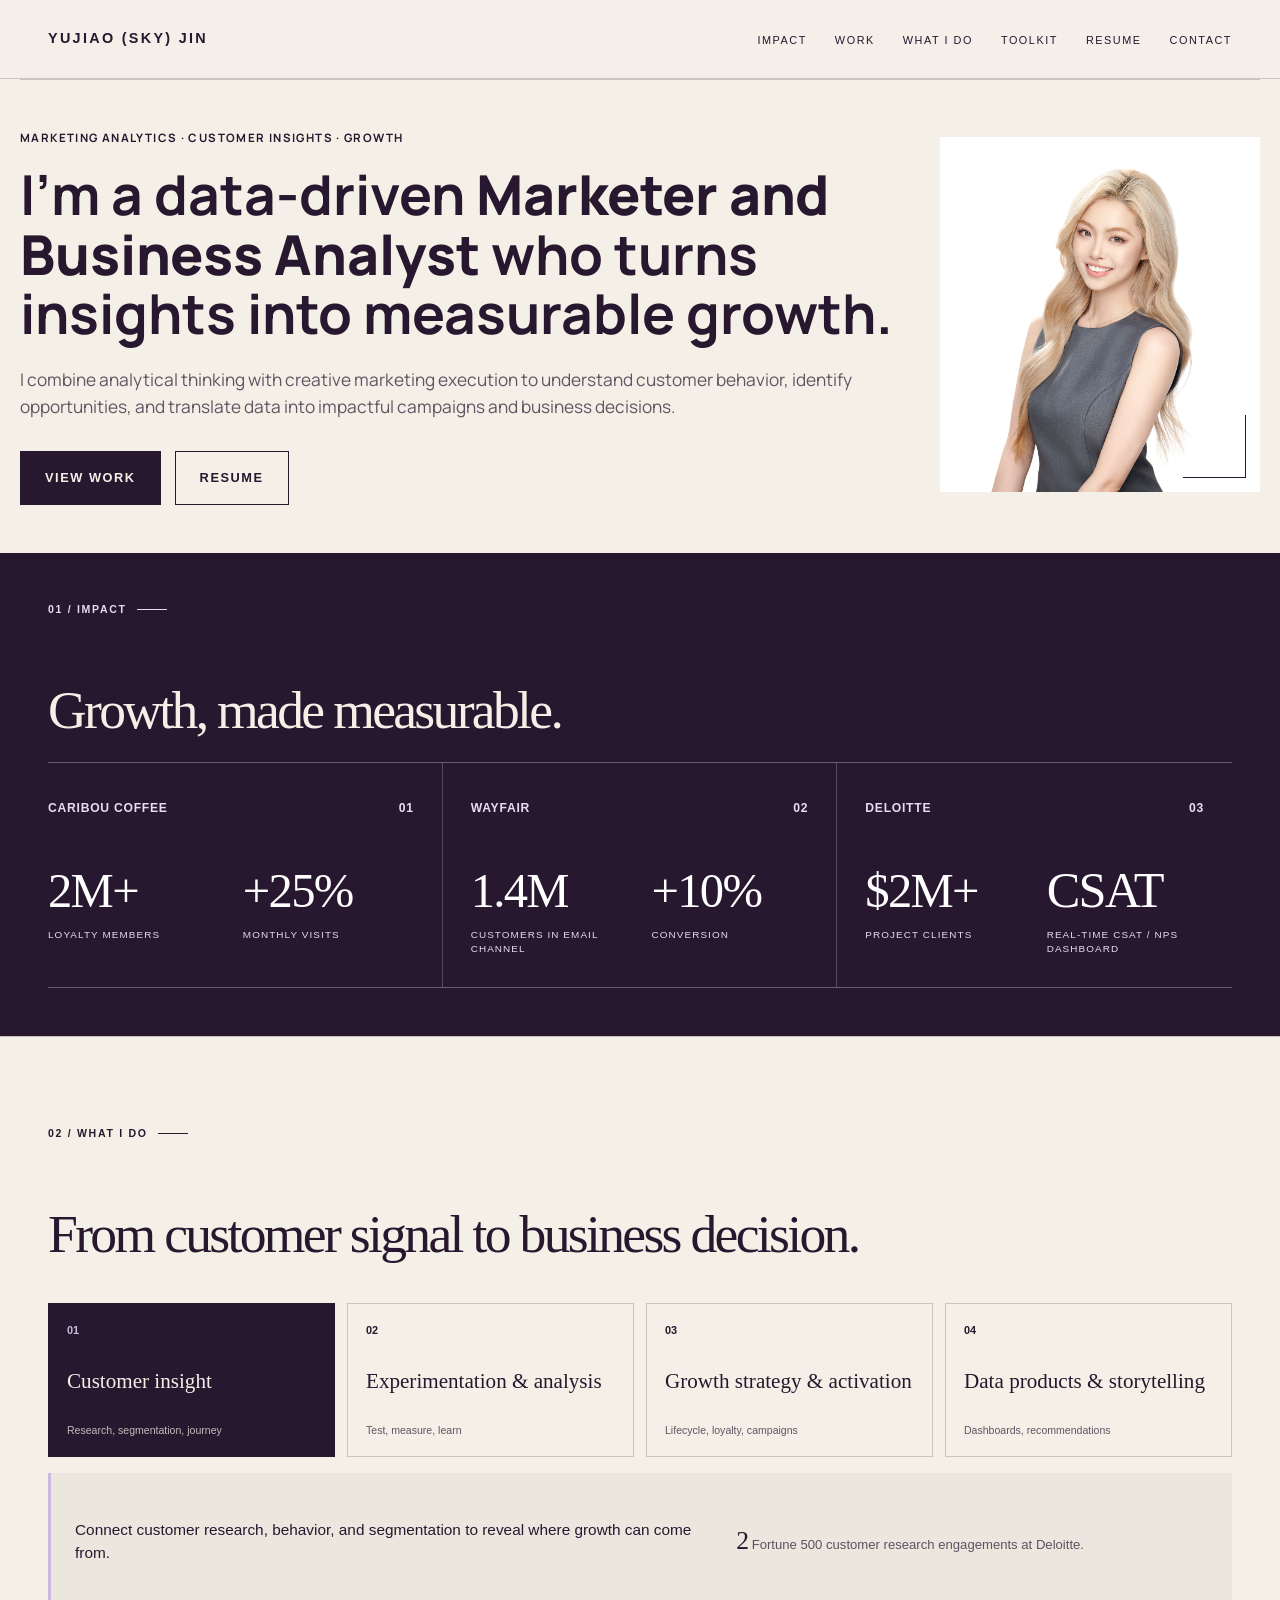
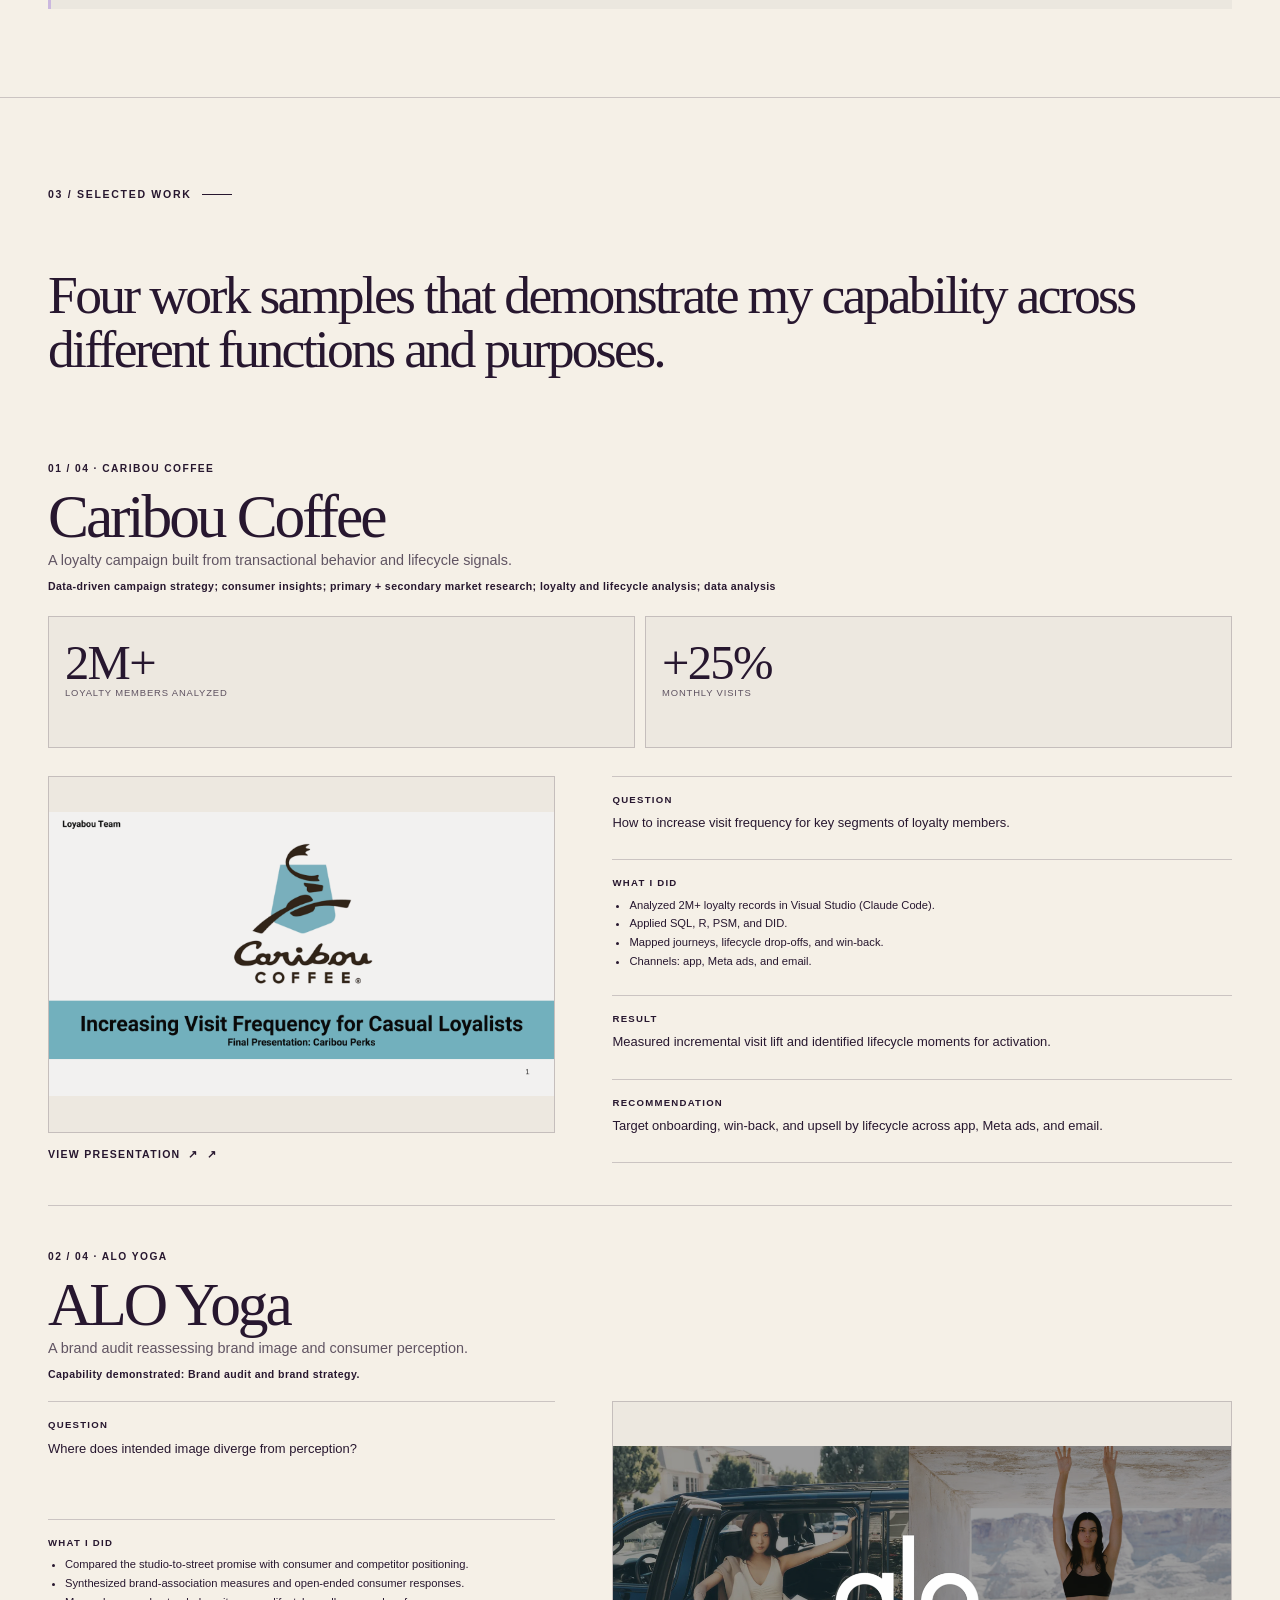
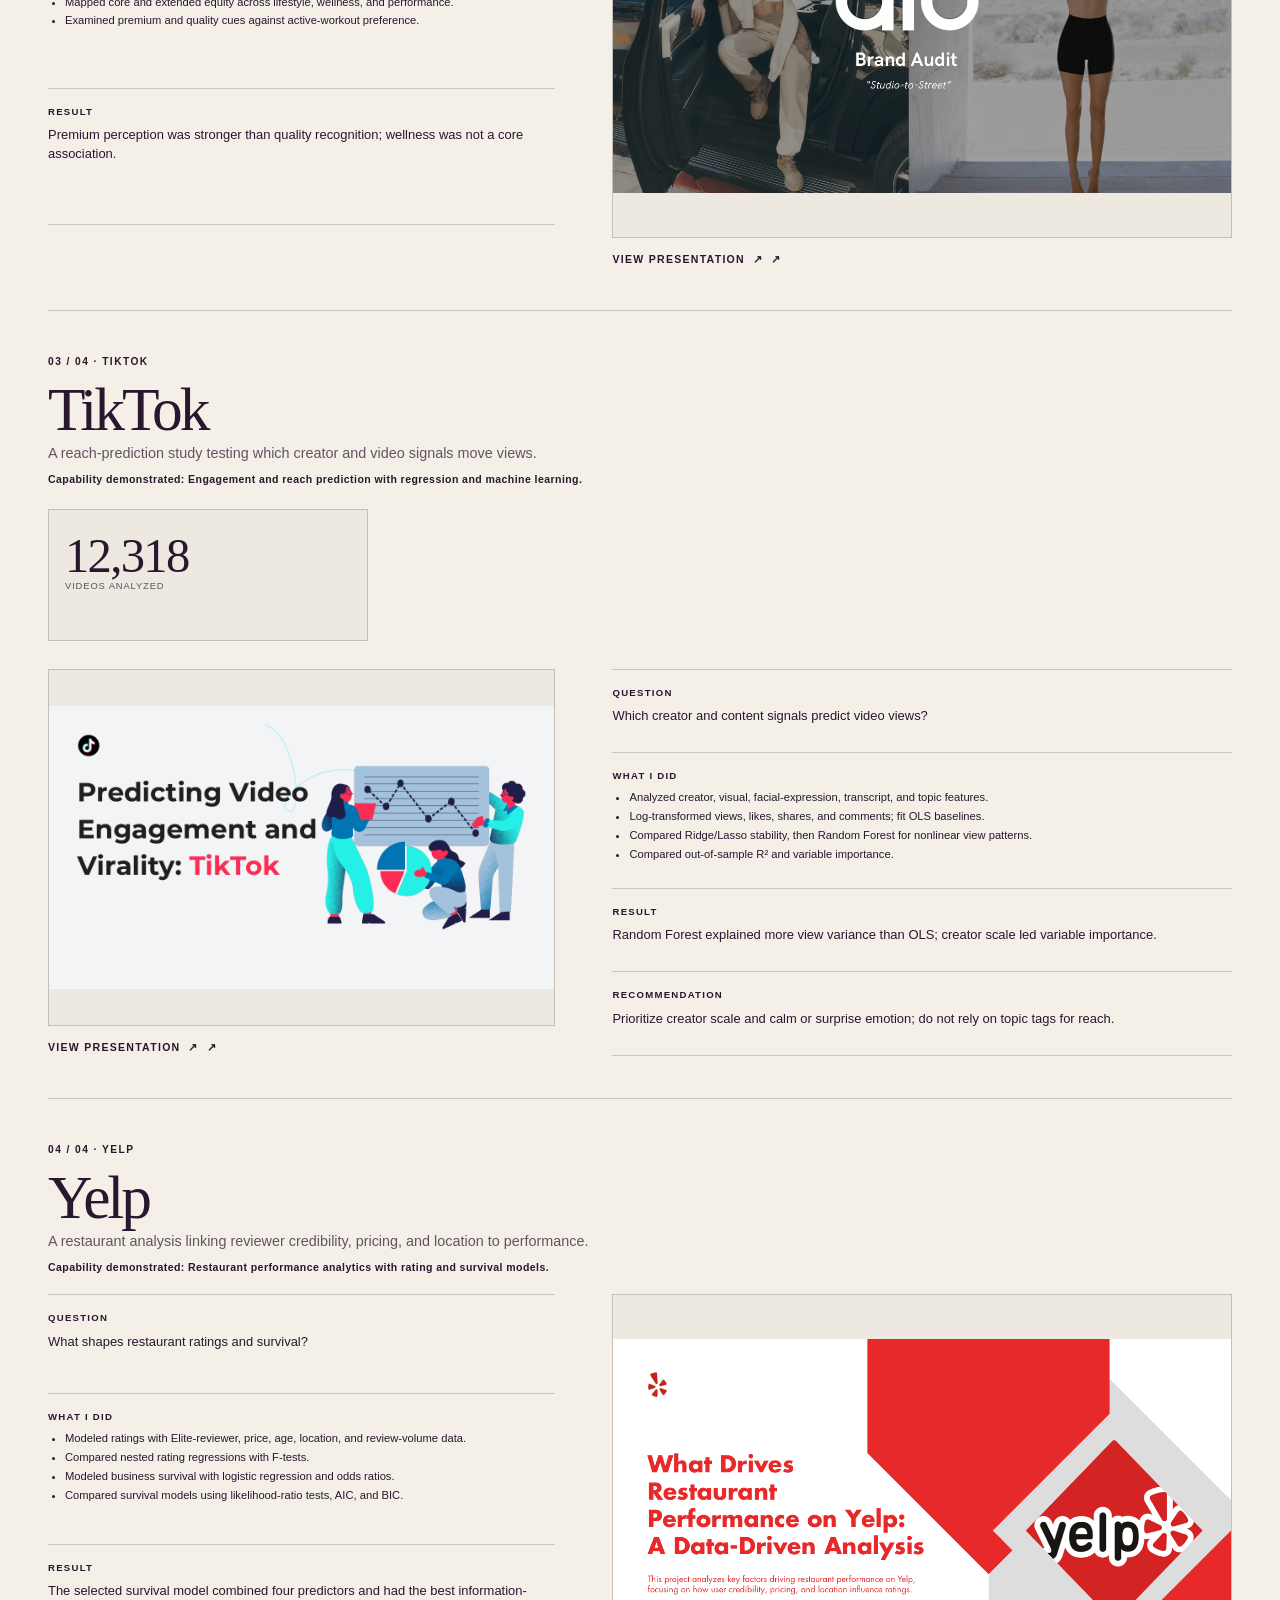
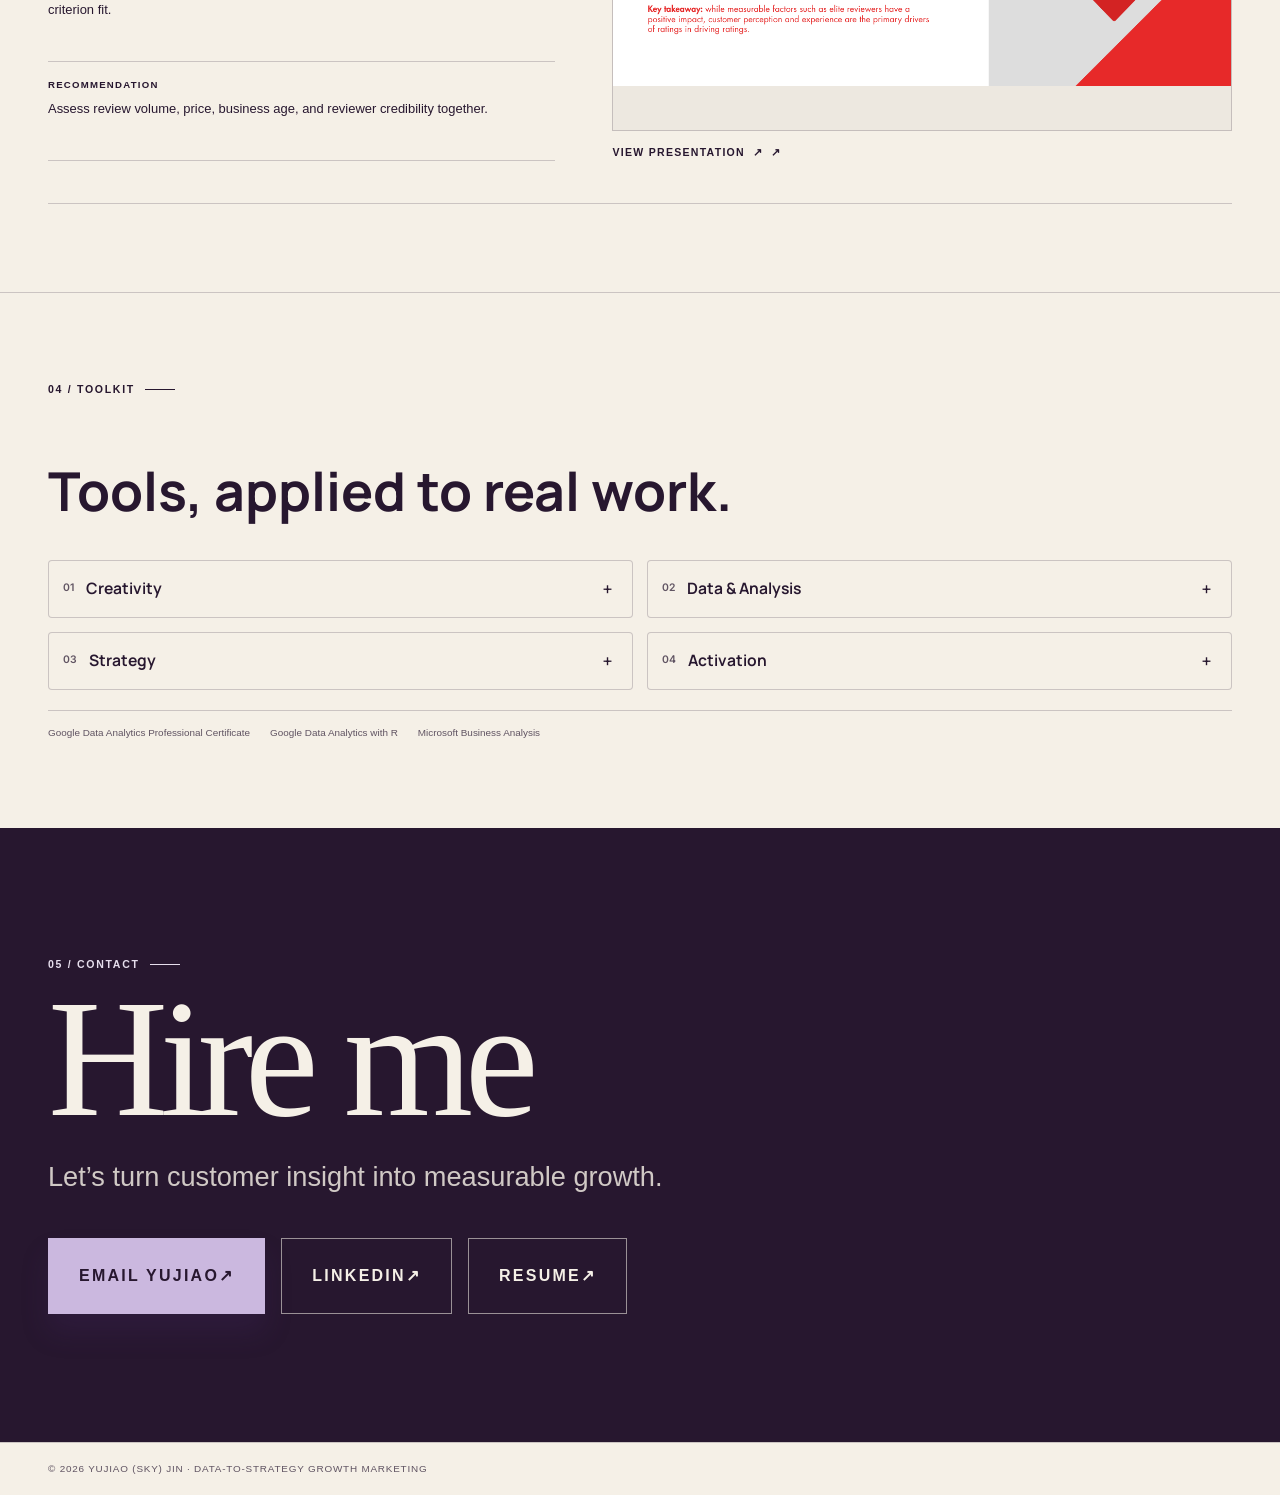
==== commit f276899a: "Standardize resume name and work heading" ====
--- a/index.html
+++ b/index.html
@@ -1454,7 +1454,7 @@
           <li><a href="#work">Work</a></li>
           <li><a href="#what-i-do">What I Do</a></li>
           <li><a href="#toolkit">Toolkit</a></li>
-          <li><a href="Sky_Jin_Resume.pdf" target="_blank" rel="noopener">Resume</a></li>
+          <li><a href="Sky_Jin_Resume.pdf?v=resume-title-r1" target="_blank" rel="noopener">Resume</a></li>
           <li><a href="#contact">Contact</a></li>
         </ul>
       </nav>
@@ -1465,13 +1465,13 @@
       <section id="about" class="hero container" aria-labelledby="hero-title">
         <div class="hero-copy">
           <p class="eyebrow">MARKETING ANALYTICS · CUSTOMER INSIGHTS · GROWTH</p>
-          <h1 id="hero-title" aria-label="I'm a data-driven marketer and business analyst who turns insights into measurable growth.">I'm a data-driven <span class="hero-title-accent">marketer and business analyst</span> who turns insights into measurable growth.</h1>
+          <h1 id="hero-title" aria-label="I'm a data-driven Marketer and Business Analyst who turns insights into measurable growth.">I'm a data-driven <span class="hero-title-accent">Marketer and Business Analyst</span> who turns insights into measurable growth.</h1>
           <p class="hero-description">
             I combine analytical thinking with creative marketing execution to understand customer behavior, identify opportunities, and translate data into impactful campaigns and business decisions.
           </p>
           <div class="hero-actions">
             <a class="primary-link" href="#work">View Work</a>
-            <a class="secondary-link" href="Sky_Jin_Resume.pdf" target="_blank" rel="noopener">Resume</a>
+            <a class="secondary-link" href="Sky_Jin_Resume.pdf?v=resume-title-r1" target="_blank" rel="noopener">Resume</a>
           </div>
         </div>
 
@@ -1578,7 +1578,7 @@
         <div class="container">
           <div class="section-heading">
             <p class="section-label">03 / Selected Work</p>
-            <h2 id="work-title">Four case studies that show my capability across different functions and purposes.</h2>
+            <h2 id="work-title">Four work samples that demonstrate my capability across different functions and purposes.</h2>
           </div>
           <div class="featured-projects">
             <article id="project-caribou" class="featured-project">
@@ -1735,7 +1735,7 @@
           <div class="contact-actions">
             <a class="contact-primary" href="mailto:yujiaojin2026@u.northwestern.edu?subject=Hello">Email Yujiao <span aria-hidden="true">↗</span></a>
             <a class="contact-secondary" href="https://www.linkedin.com/in/yujiao-sky-jin-bab419233" target="_blank" rel="noopener noreferrer">LinkedIn <span aria-hidden="true">↗</span></a>
-            <a class="contact-secondary" href="Sky_Jin_Resume.pdf" target="_blank" rel="noopener">Resume <span aria-hidden="true">↗</span></a>
+            <a class="contact-secondary" href="Sky_Jin_Resume.pdf?v=resume-title-r1" target="_blank" rel="noopener">Resume <span aria-hidden="true">↗</span></a>
           </div>
         </div>
       </section>
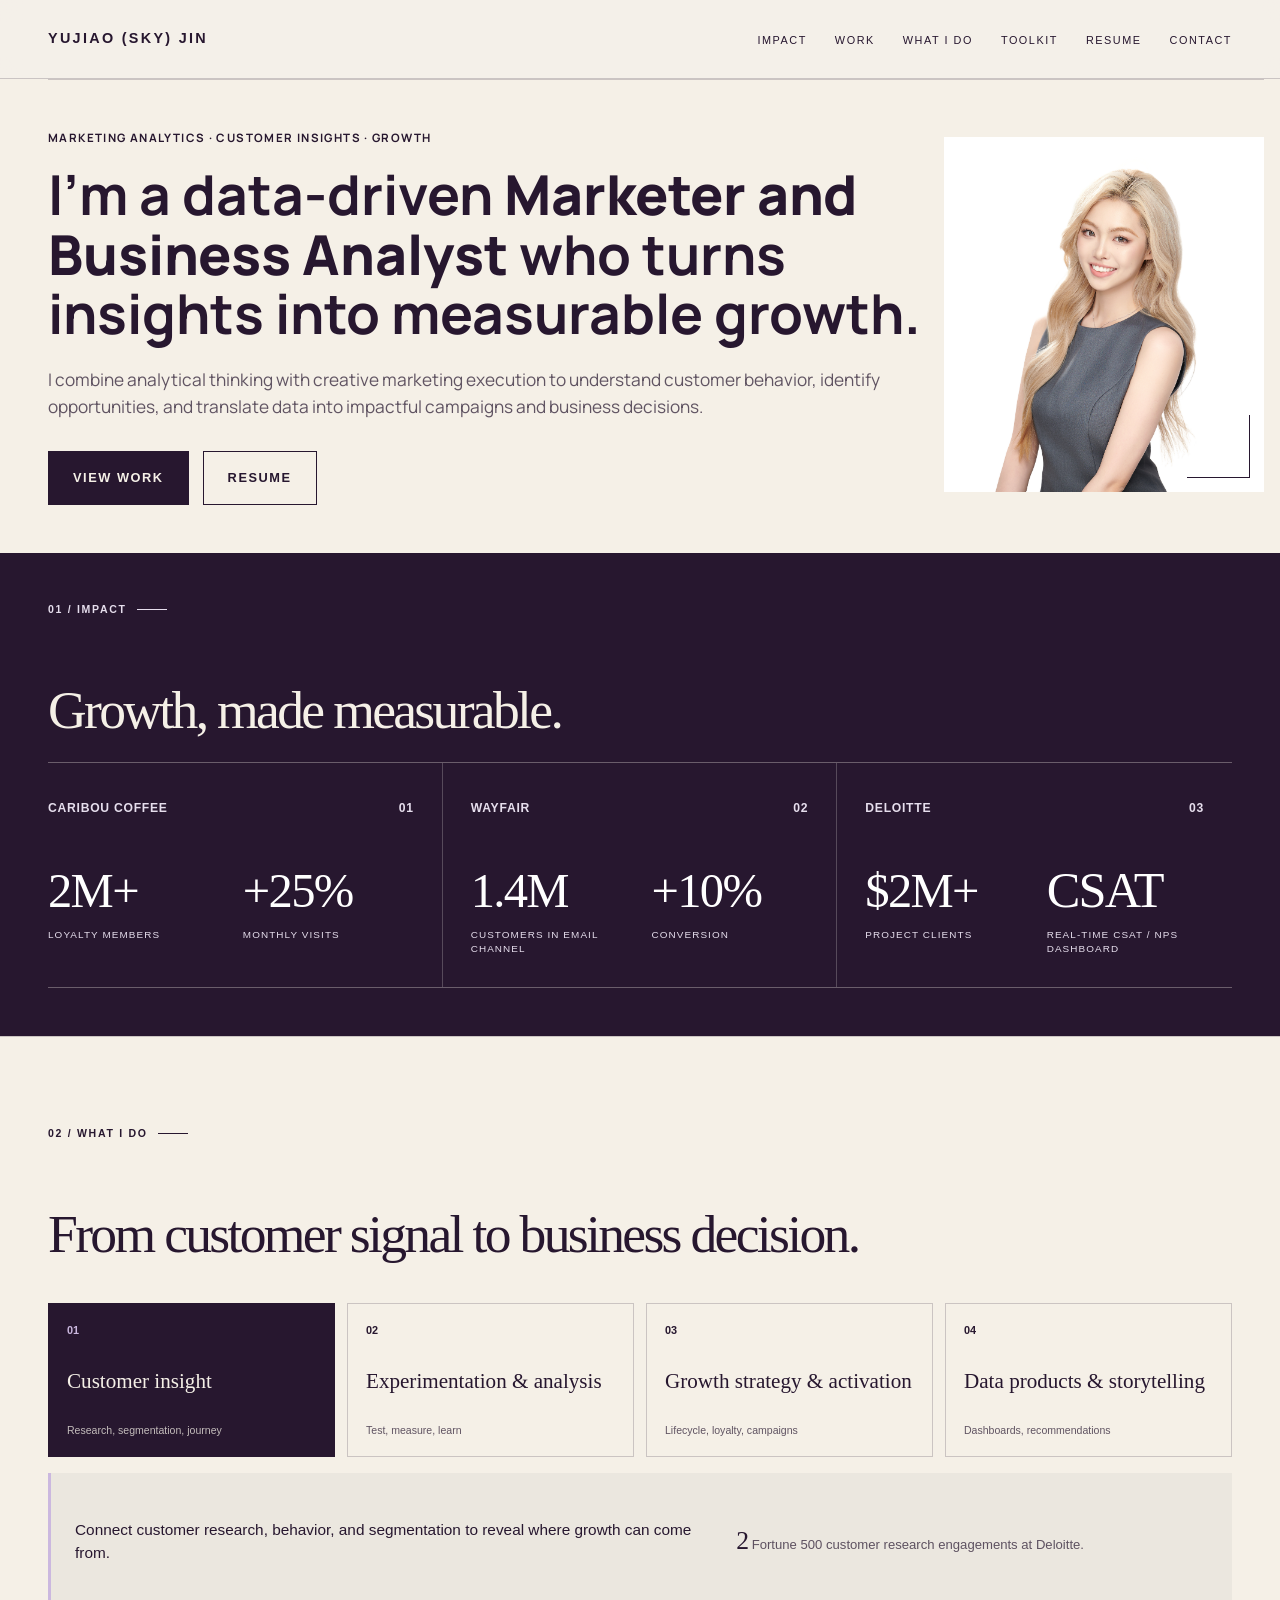
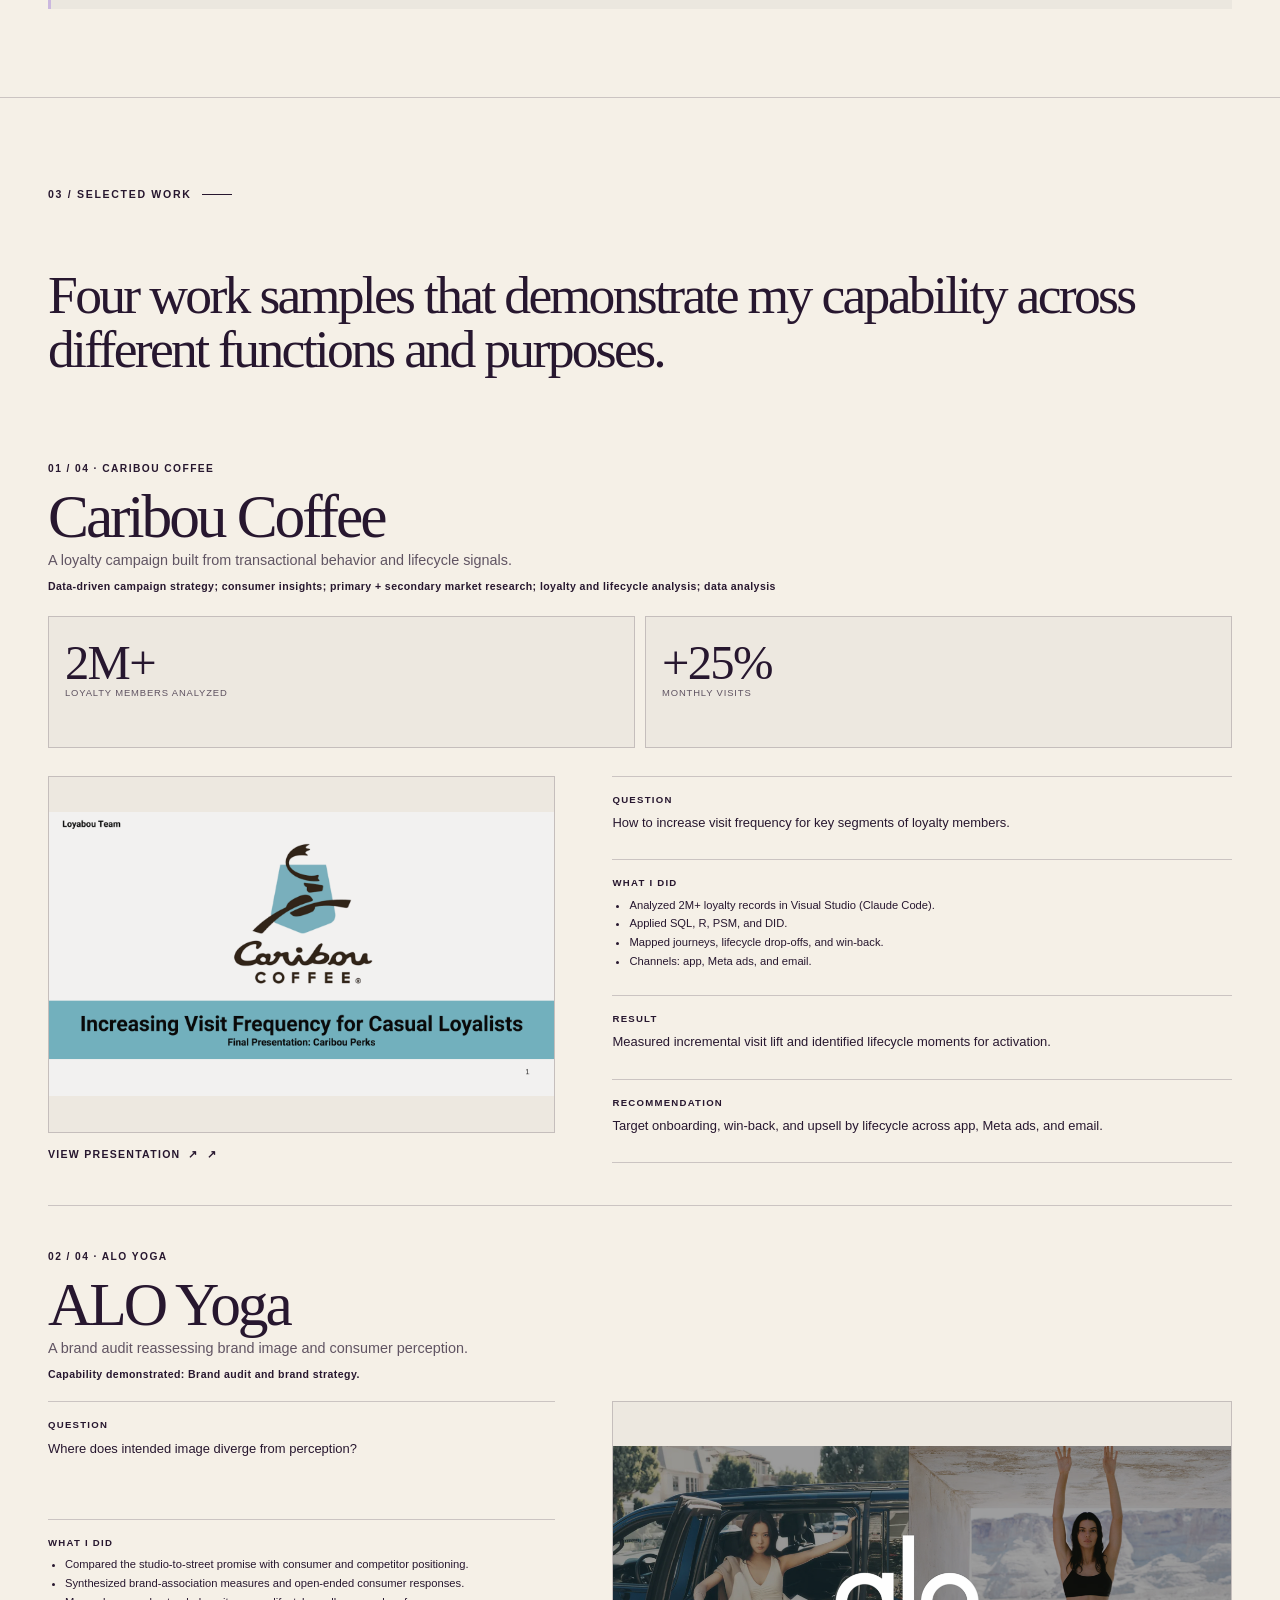
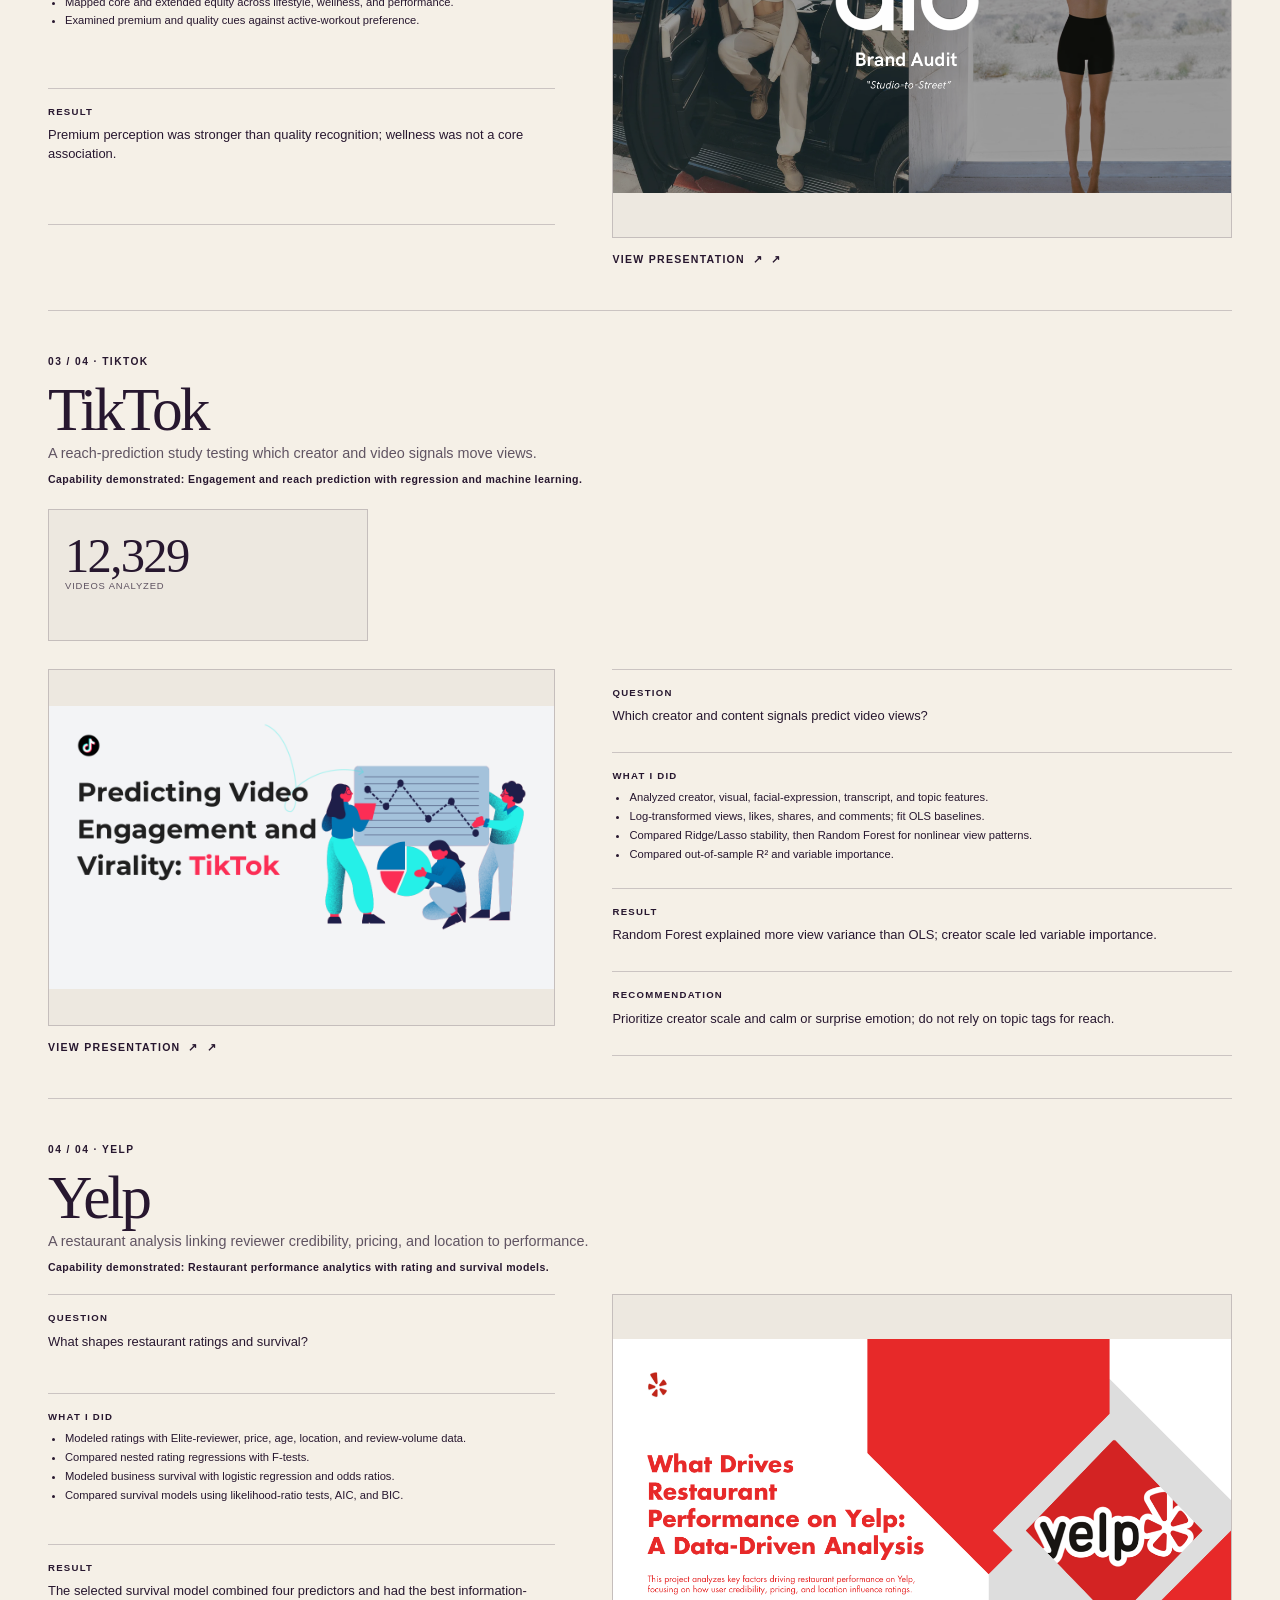
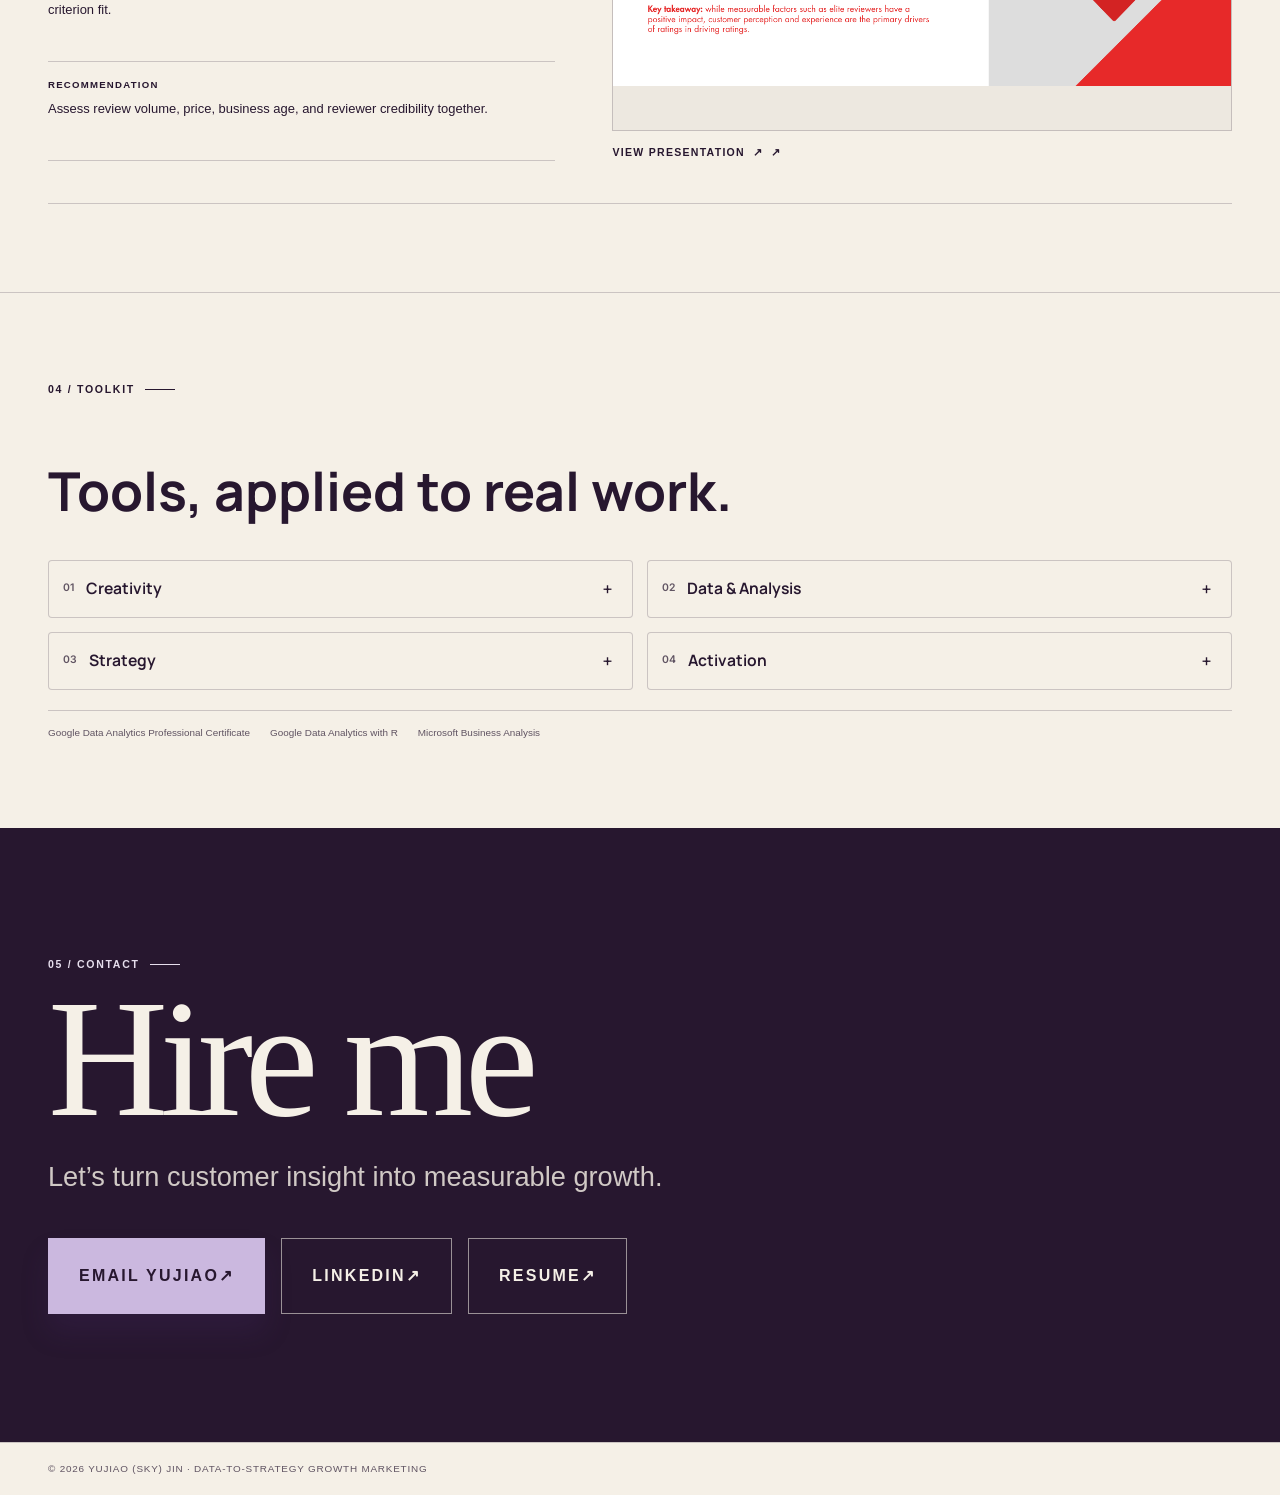
==== commit d9c98be4: "Align Hero text with section margins" ====
--- a/index.html
+++ b/index.html
@@ -1442,7 +1442,7 @@
         #hero-title { font-size: clamp(3.3rem, 18vw, 5rem); }
       }
     </style>
-    <link rel="stylesheet" href="design.css?v=ee32d11-hero-lines-r2" />
+    <link rel="stylesheet" href="design.css?v=f276899-hero-align-r2" />
   </head>
 
   <body>
--- a/design.css
+++ b/design.css
@@ -1134,19 +1134,19 @@
 body .hero .eyebrow,
 body #hero-title,
 body .hero-description { font-family: "Manrope", sans-serif; letter-spacing: 0; }
-body .hero.container { width: min(1560px, calc(100% - 40px)); }
+body .hero.container { width: min(1560px, calc(100% - 64px)); margin-left: 48px; margin-right: 16px; }
 body .hero .eyebrow { margin-bottom: 18px; font-size: .72rem; letter-spacing: .12em; }
 body #hero-title { max-width: none; font-size: clamp(3rem, 4.3vw, 4.5rem); font-weight: 700; line-height: 1.08; }
 body #hero-title .hero-line { display: inline; }
 body .hero .hero-title-accent { color: var(--accent-ink); font-weight: 800; }
 body .hero-description { max-width: none; margin-top: 22px; color: var(--muted); font-size: clamp(1rem, 1.35vw, 1.18rem); line-height: 1.6; }
 body #hero-title,
-body .hero-description { width: calc(100% + 48px); }
+body .hero-description { width: calc(100% + 64px); }
 body .hero-actions .primary-link,
 body .hero-actions .secondary-link { min-height: 54px; padding-right: 24px; padding-left: 24px; font-size: .8rem; }
 
 @media (max-width: 720px) {
-  body .hero.container { width: calc(100% - 36px); }
+  body .hero.container { width: calc(100% - 36px); margin-left: auto; margin-right: auto; }
   body #hero-title { font-size: clamp(2.35rem, 8vw, 3.2rem); }
   body .hero-description { font-size: 1.05rem; }
   body #hero-title,
@@ -1155,7 +1155,11 @@
 
 @media (min-width: 721px) and (max-width: 980px) {
   body #hero-title,
-  body .hero-description { width: calc(100% + 24px); }
+  body .hero-description { width: calc(100% + 32px); }
+}
+
+@media (min-width: 721px) and (max-width: 900px) {
+  body .hero.container { width: calc(100% - 56px); margin-left: auto; margin-right: auto; }
 }
 
 html body #toolkit .section-heading h2 { font-family: "Manrope", sans-serif; font-weight: 700; letter-spacing: 0; }
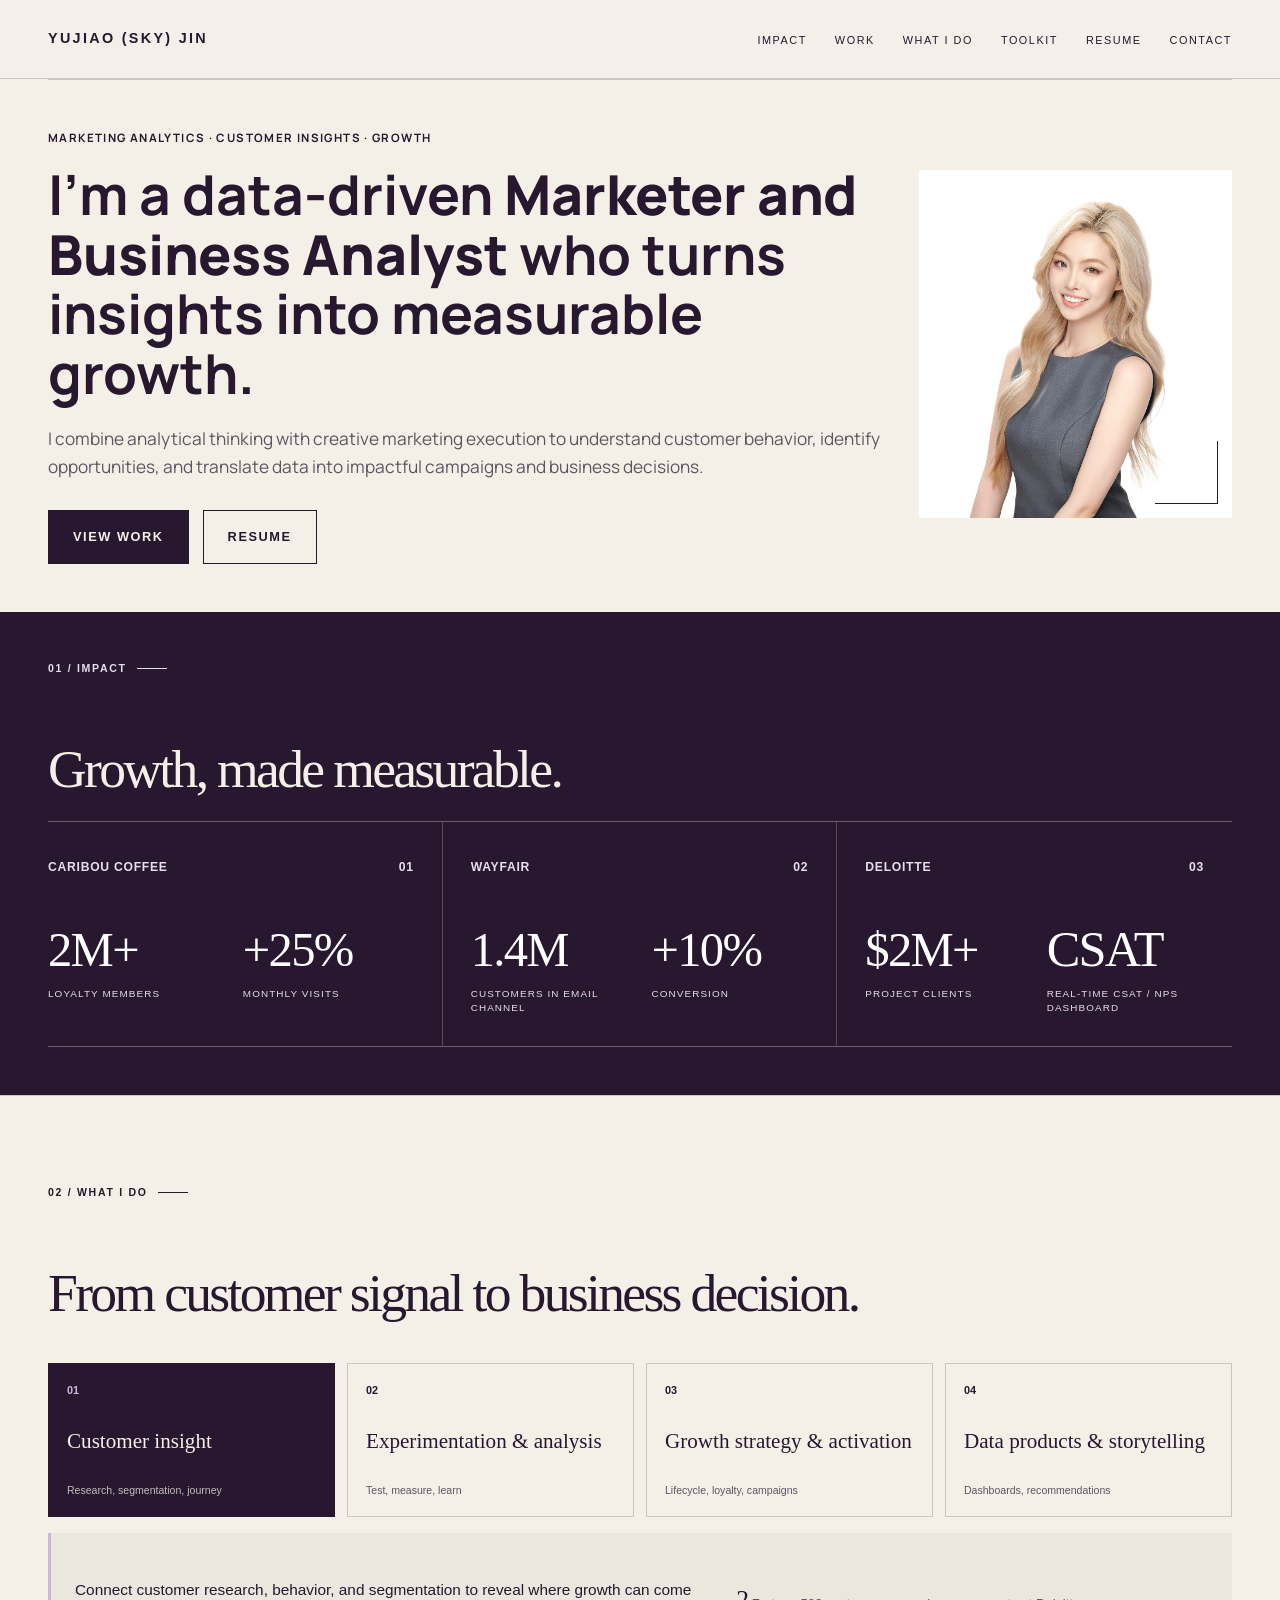
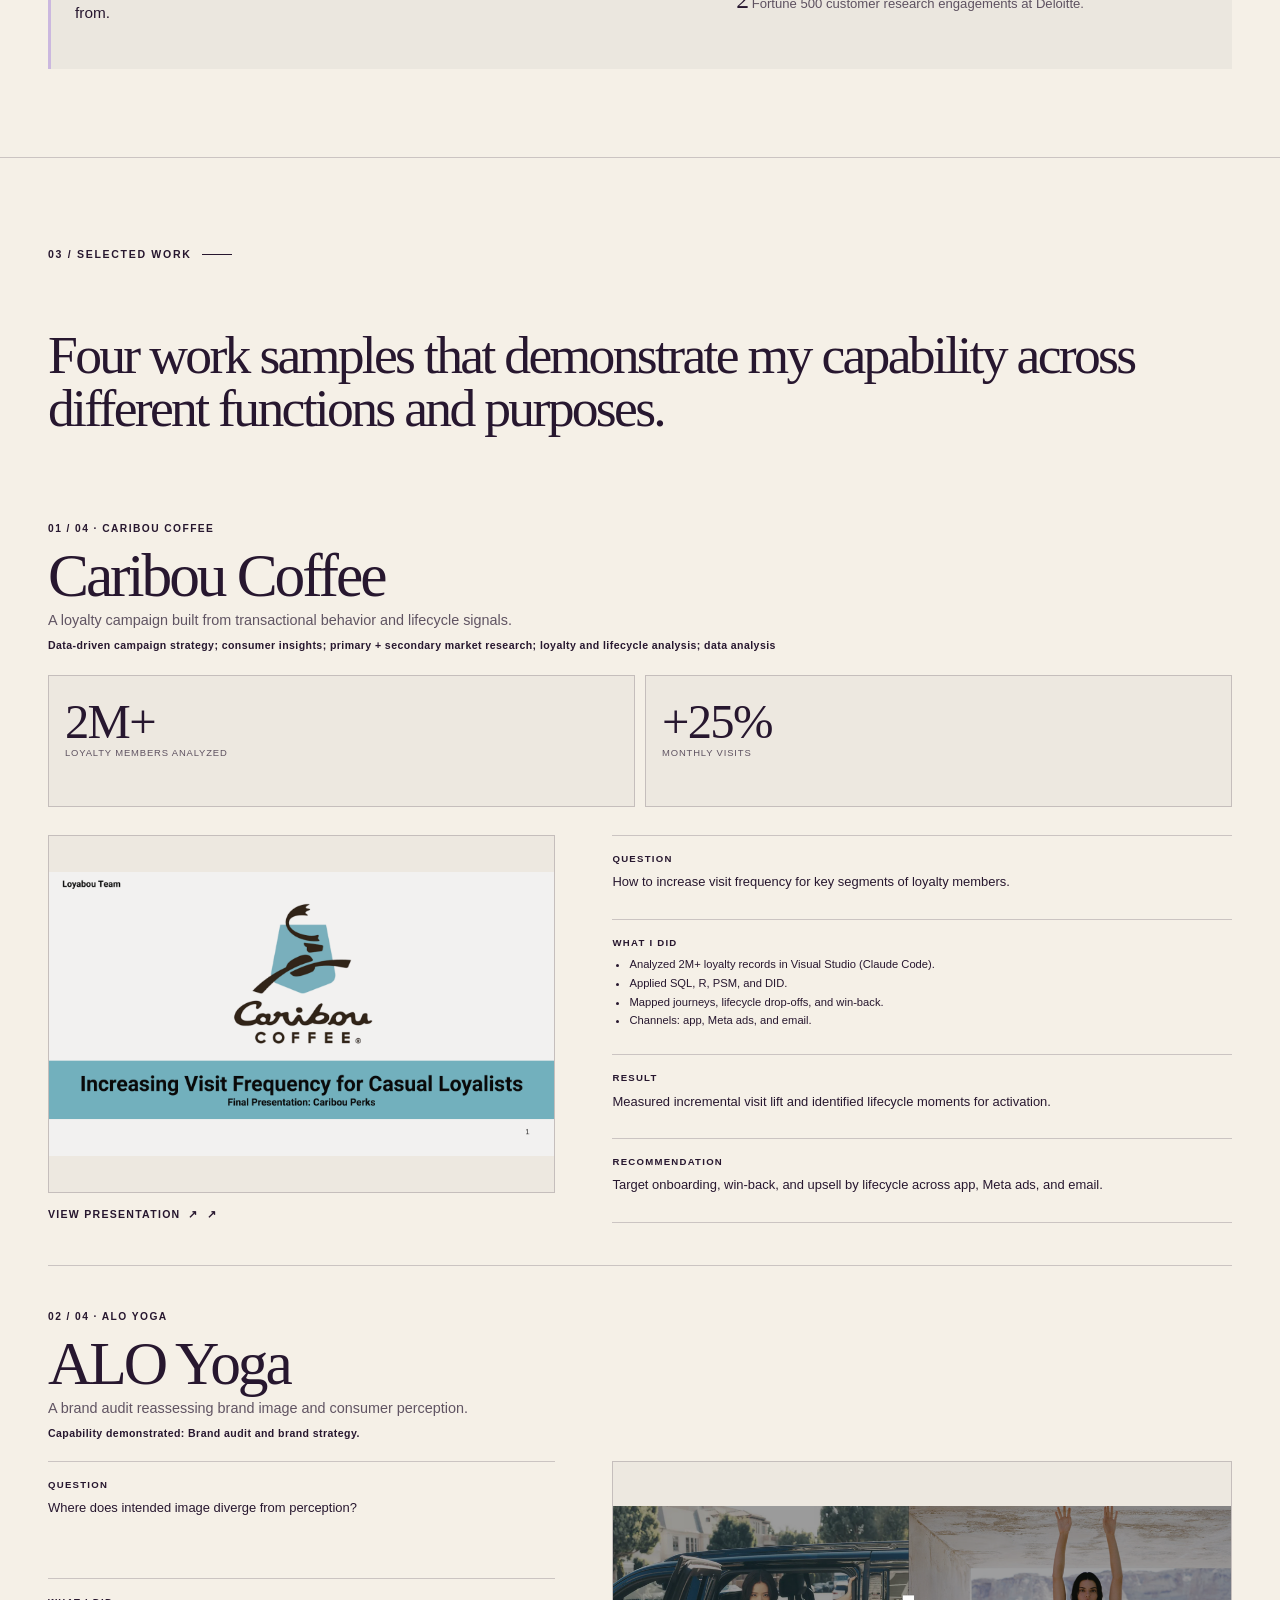
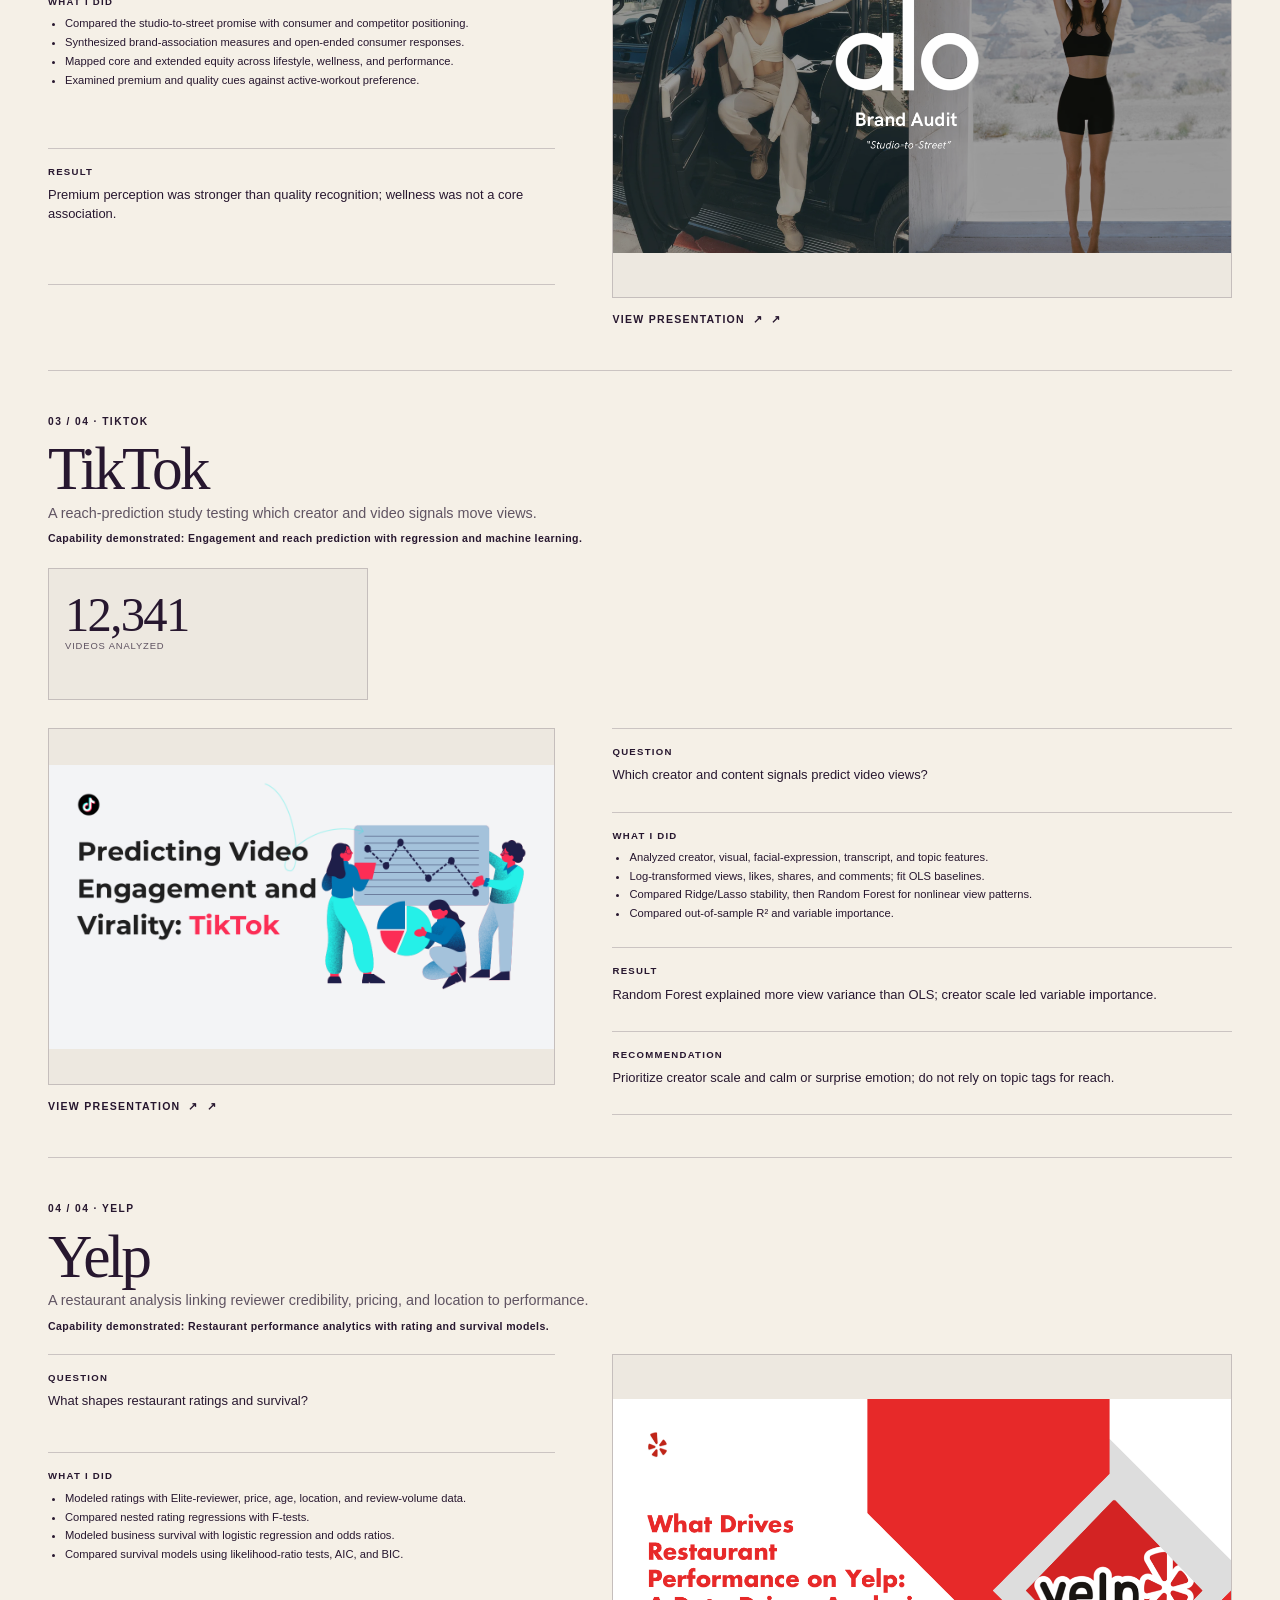
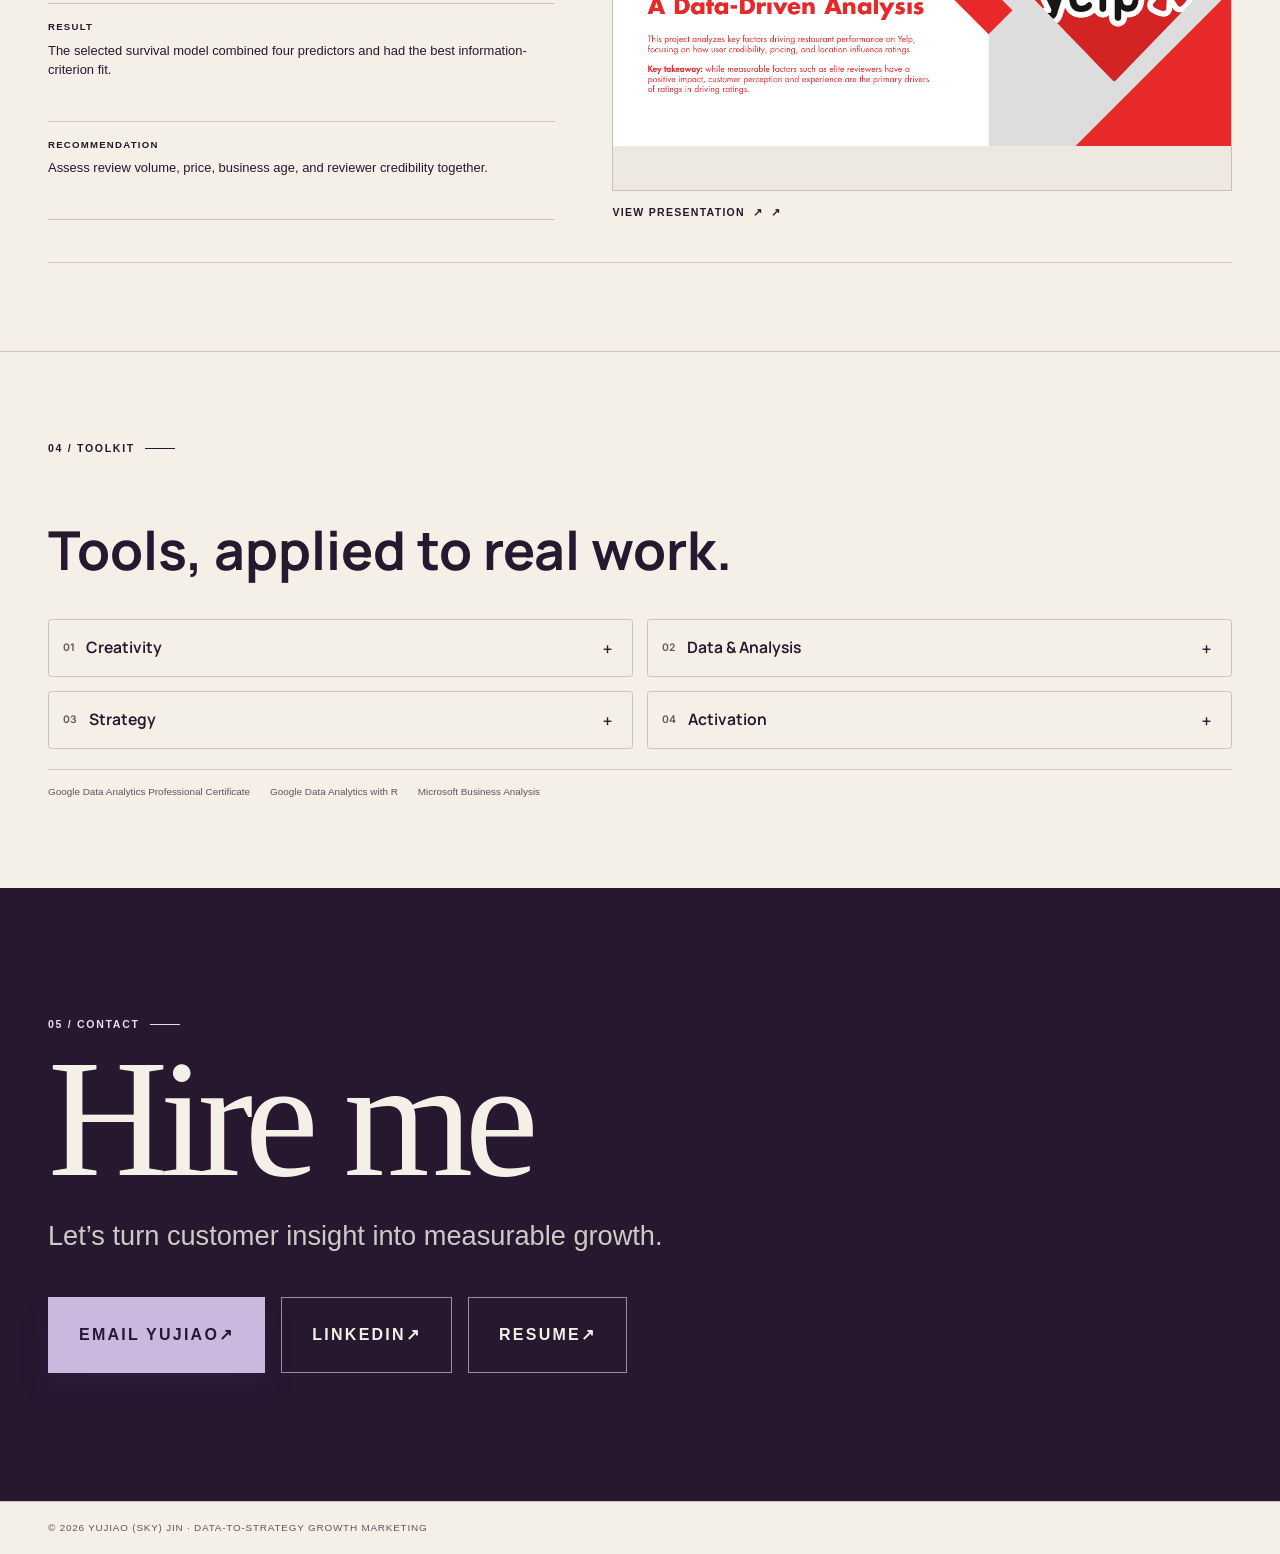
==== commit 4d277268: "Align Hero with section container gutters" ====
--- a/index.html
+++ b/index.html
@@ -1442,7 +1442,7 @@
         #hero-title { font-size: clamp(3.3rem, 18vw, 5rem); }
       }
     </style>
-    <link rel="stylesheet" href="design.css?v=f276899-hero-align-r2" />
+    <link rel="stylesheet" href="design.css?v=f276899-hero-align-r3" />
   </head>
 
   <body>
--- a/design.css
+++ b/design.css
@@ -1134,32 +1134,29 @@
 body .hero .eyebrow,
 body #hero-title,
 body .hero-description { font-family: "Manrope", sans-serif; letter-spacing: 0; }
-body .hero.container { width: min(1560px, calc(100% - 64px)); margin-left: 48px; margin-right: 16px; }
+body .hero.container { width: min(var(--max), calc(100% - 96px)); margin-left: auto; margin-right: auto; grid-template-columns: minmax(0, 2.63fr) minmax(260px, 1fr); gap: 48px; }
 body .hero .eyebrow { margin-bottom: 18px; font-size: .72rem; letter-spacing: .12em; }
 body #hero-title { max-width: none; font-size: clamp(3rem, 4.3vw, 4.5rem); font-weight: 700; line-height: 1.08; }
 body #hero-title .hero-line { display: inline; }
 body .hero .hero-title-accent { color: var(--accent-ink); font-weight: 800; }
 body .hero-description { max-width: none; margin-top: 22px; color: var(--muted); font-size: clamp(1rem, 1.35vw, 1.18rem); line-height: 1.6; }
 body #hero-title,
-body .hero-description { width: calc(100% + 64px); }
+body .hero-description { width: calc(100% + 48px); }
 body .hero-actions .primary-link,
 body .hero-actions .secondary-link { min-height: 54px; padding-right: 24px; padding-left: 24px; font-size: .8rem; }
 
 @media (max-width: 720px) {
-  body .hero.container { width: calc(100% - 36px); margin-left: auto; margin-right: auto; }
+  body .hero.container { width: calc(100% - 36px); margin-left: auto; margin-right: auto; grid-template-columns: 1fr; gap: 26px; }
   body #hero-title { font-size: clamp(2.35rem, 8vw, 3.2rem); }
   body .hero-description { font-size: 1.05rem; }
   body #hero-title,
   body .hero-description { width: 100%; }
 }
 
-@media (min-width: 721px) and (max-width: 980px) {
+@media (min-width: 721px) and (max-width: 900px) {
+  body .hero.container { width: min(var(--max), calc(100% - 56px)); margin-left: auto; margin-right: auto; grid-template-columns: minmax(0, 1fr) minmax(260px, .42fr); gap: 36px; }
   body #hero-title,
   body .hero-description { width: calc(100% + 32px); }
-}
-
-@media (min-width: 721px) and (max-width: 900px) {
-  body .hero.container { width: calc(100% - 56px); margin-left: auto; margin-right: auto; }
 }
 
 html body #toolkit .section-heading h2 { font-family: "Manrope", sans-serif; font-weight: 700; letter-spacing: 0; }
